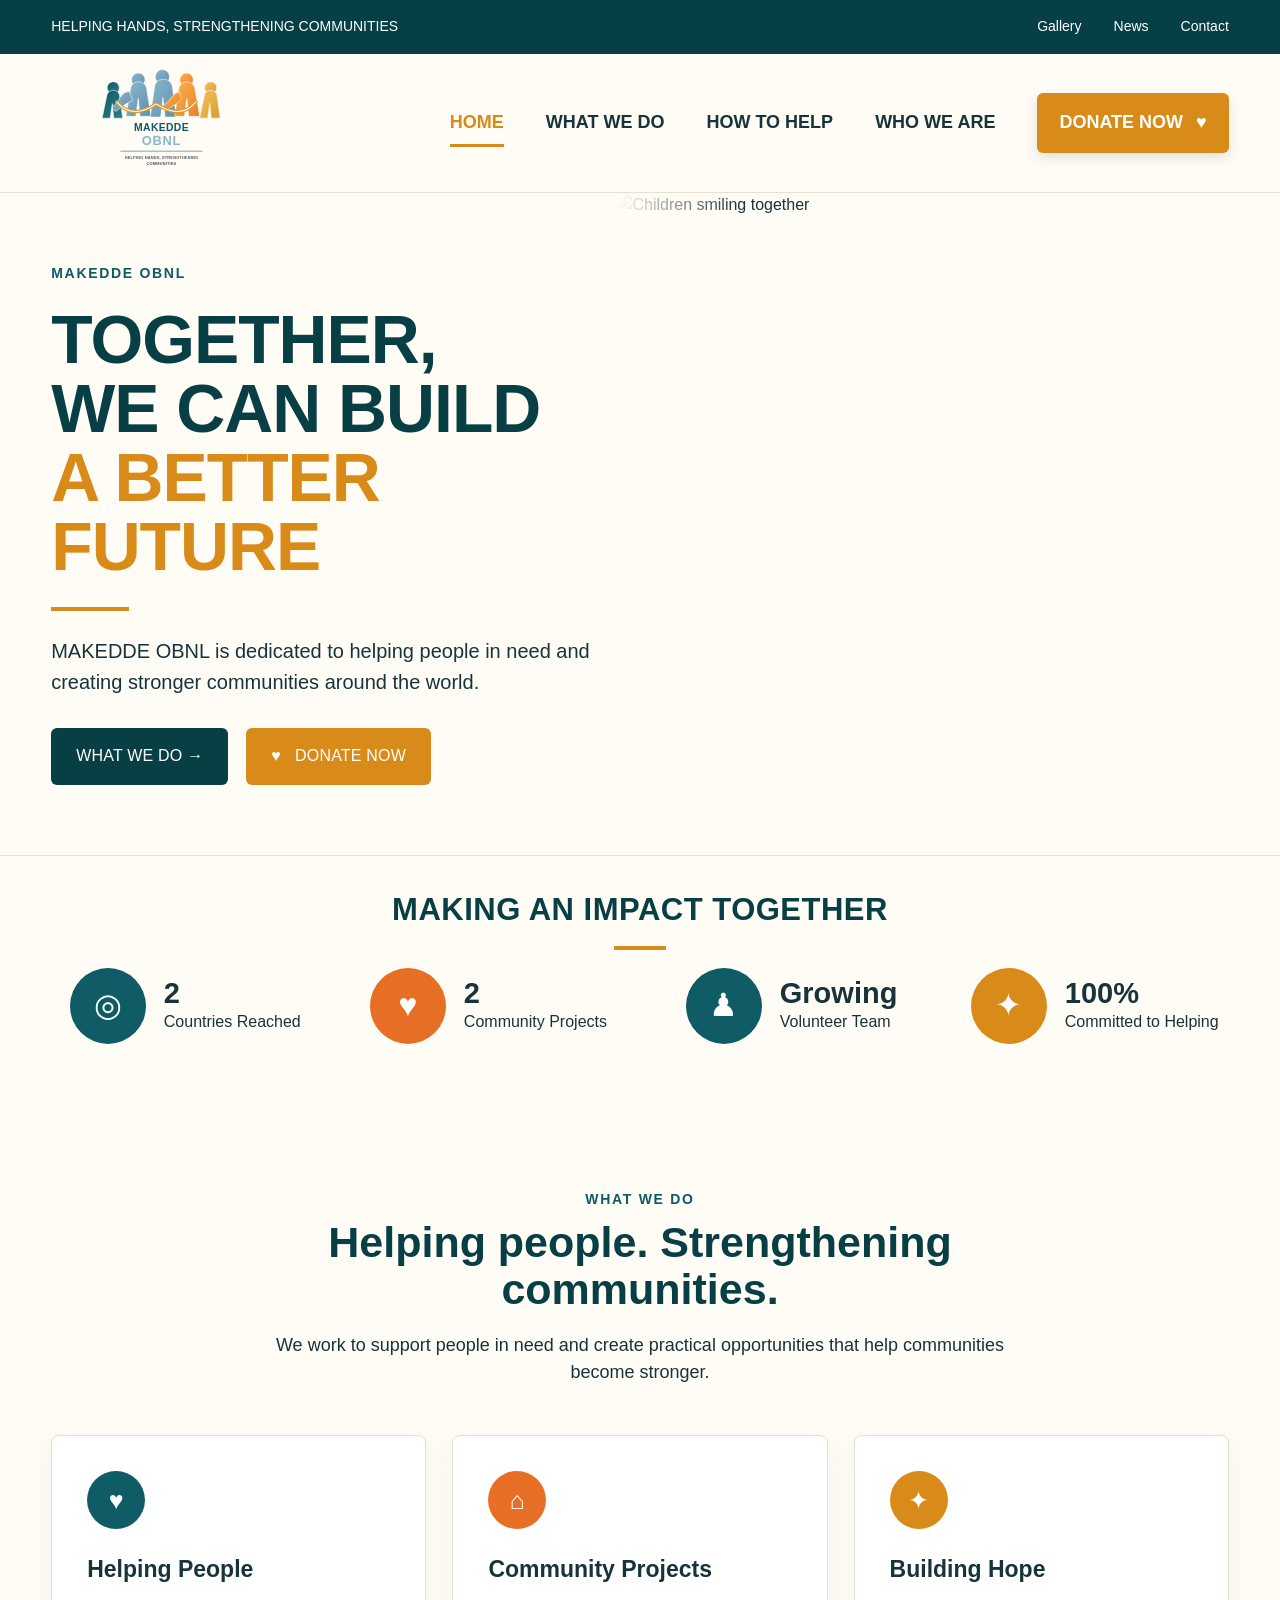
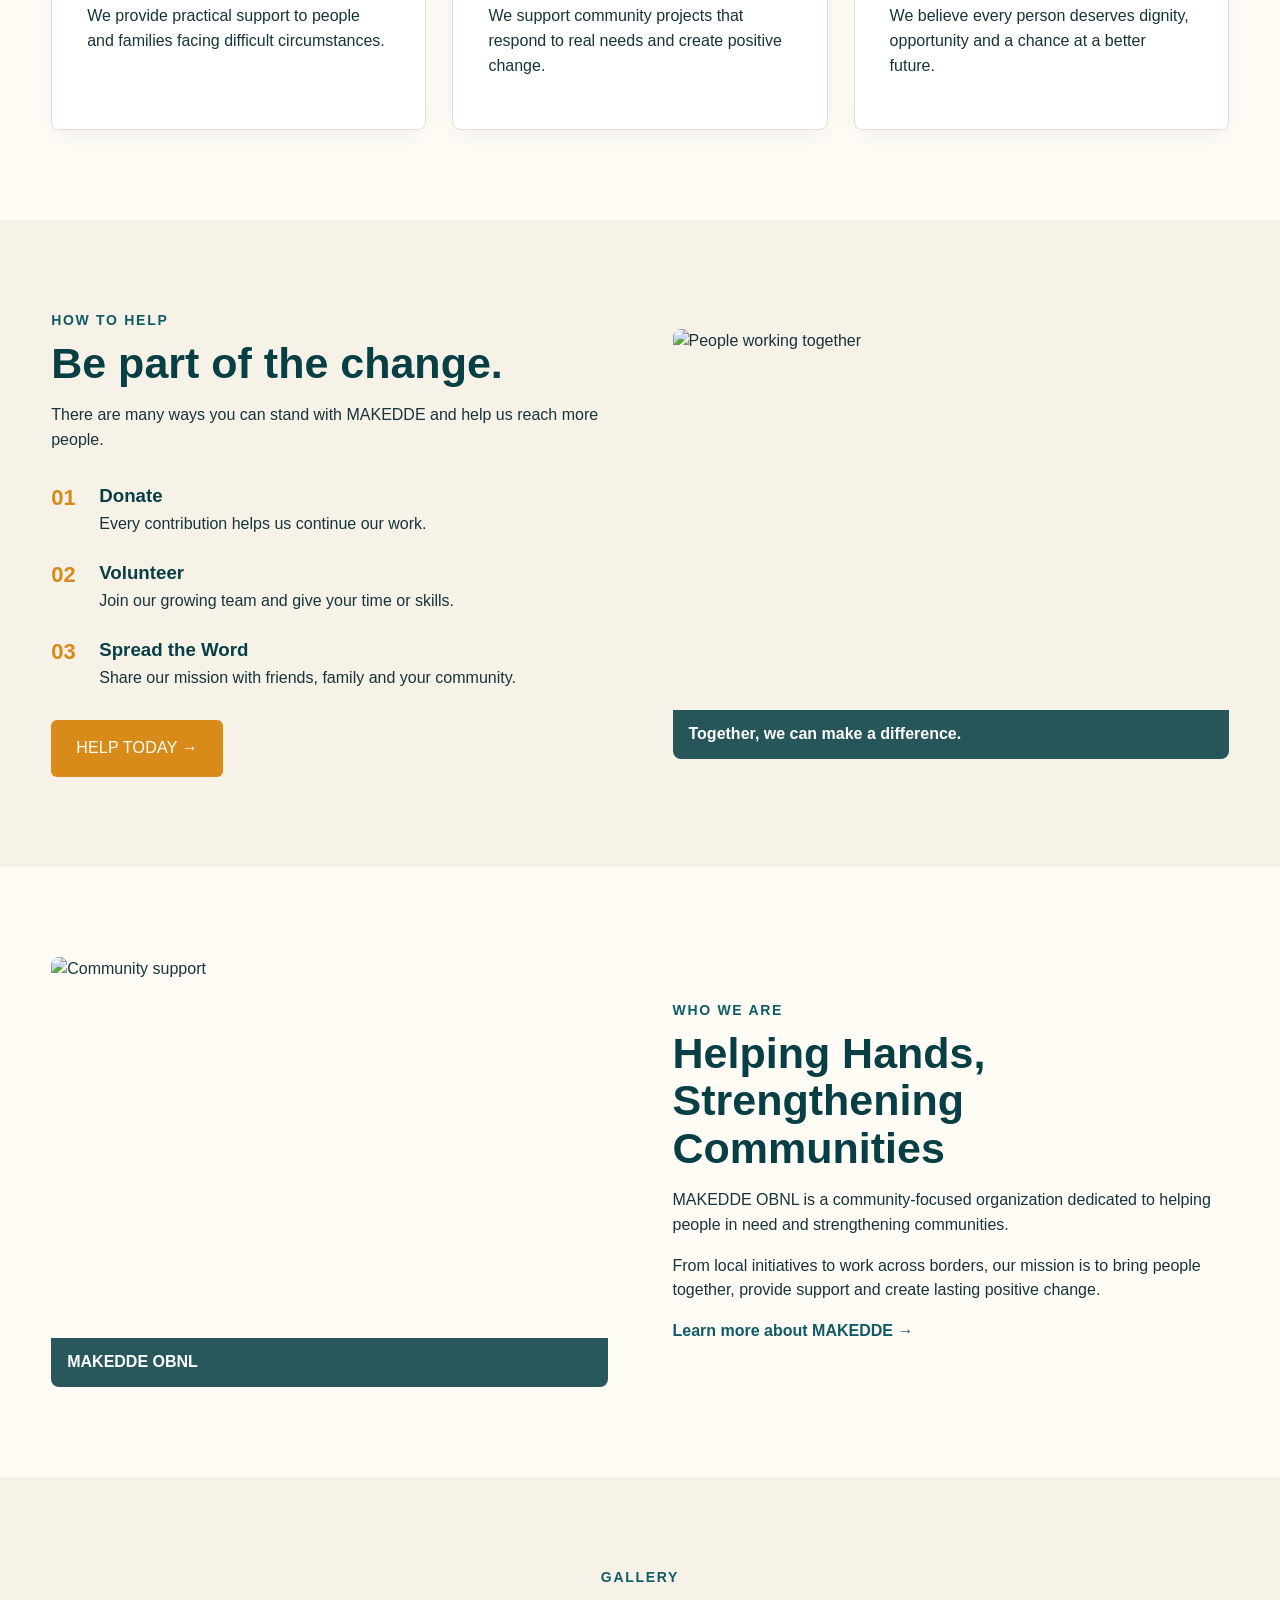
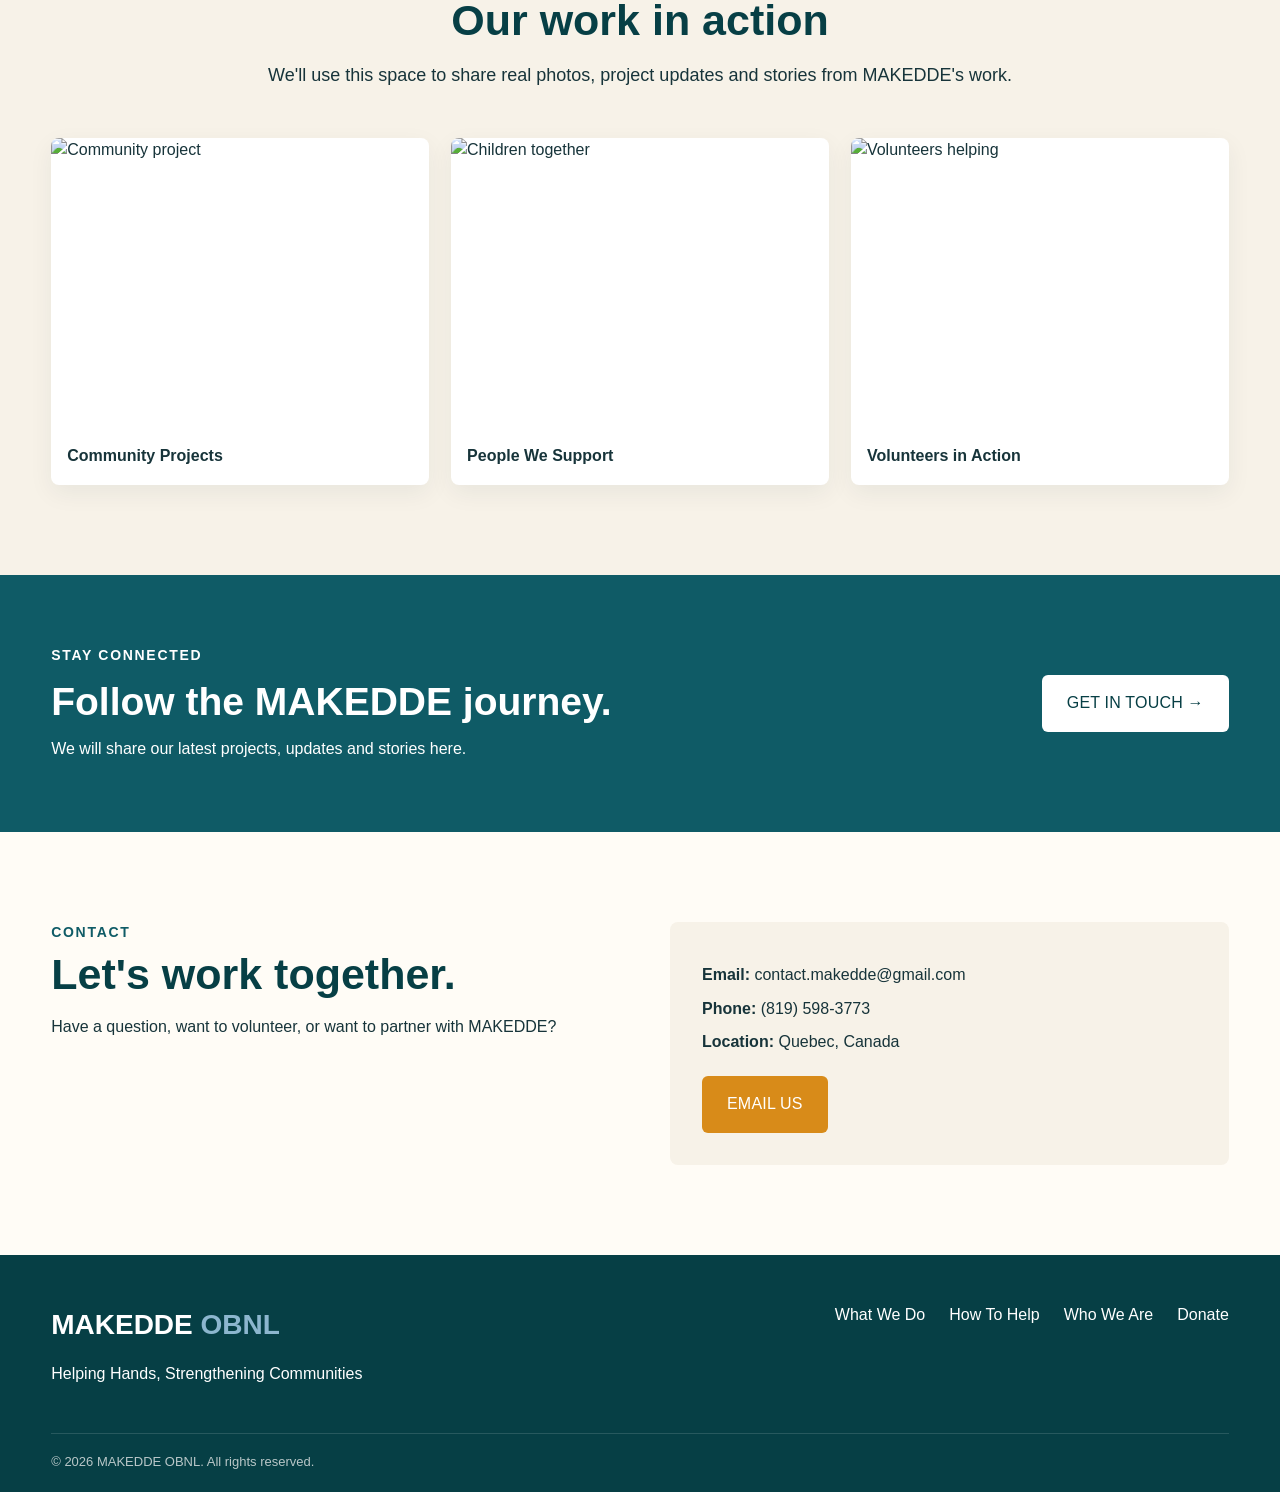
==== index.html @ a322f377 "Show sender name in contact email subject" ====
<!DOCTYPE html>
<html lang="en">
<head><meta charset="UTF-8"><meta name="viewport" content="width=device-width, initial-scale=1.0"><title>MAKEDDE OBNL | Helping Hands, Strengthening Communities</title><meta name="description" content="MAKEDDE OBNL is dedicated to helping people in need and strengthening communities around the world."><link rel="stylesheet" href="styles.css"></head>
<body>
<header class="site-header"><div class="topbar"><div class="container topbar-inner"><span>HELPING HANDS, STRENGTHENING COMMUNITIES</span><div class="top-links"><a href="#stories">Gallery</a><a href="#news">News</a><a href="#contact">Contact</a></div></div></div><nav class="navbar"><div class="container nav-inner"><a class="logo" href="#home"><img class="logo-image" src="logo.svg" alt="MAKEDDE OBNL logo"></a><button class="menu-toggle" aria-label="Open menu">☰</button><div class="nav-links"><a class="active" href="#home">HOME</a><a href="#what-we-do">WHAT WE DO</a><a href="#how-to-help">HOW TO HELP</a><a href="#about">WHO WE ARE</a><a class="nav-donate" href="donate.html">DONATE NOW <span>♥</span></a></div></div></nav></header>
<main id="home">
<section class="hero"><div class="container hero-grid"><div class="hero-copy"><p class="eyebrow blue">MAKEDDE OBNL</p><h1>TOGETHER,<br>WE CAN BUILD<br><em>A BETTER FUTURE</em></h1><div class="gold-line"></div><p class="hero-text">MAKEDDE OBNL is dedicated to helping people in need and creating stronger communities around the world.</p><div class="hero-buttons"><a class="btn btn-teal" href="#what-we-do">WHAT WE DO <span>→</span></a><a class="btn btn-gold" href="donate.html">♥ &nbsp; DONATE NOW</a></div></div><div class="hero-photo"><img src="https://images.unsplash.com/photo-1509099836639-18ba1795216d?auto=format&fit=crop&w=1200&q=85" alt="Children smiling together"><div class="photo-shade"></div></div></div></section>
<section class="impact-section"><div class="container"><div class="section-title"><h2>MAKING AN IMPACT TOGETHER</h2><div class="gold-line centered"></div></div><div class="stats"><div class="stat"><div class="stat-icon teal">◎</div><div><strong>2</strong><span>Countries Reached</span></div></div><div class="stat"><div class="stat-icon orange">♥</div><div><strong>2</strong><span>Community Projects</span></div></div><div class="stat"><div class="stat-icon teal">♟</div><div><strong>Growing</strong><span>Volunteer Team</span></div></div><div class="stat"><div class="stat-icon gold">✦</div><div><strong>100%</strong><span>Committed to Helping</span></div></div></div></div></section>
<section id="what-we-do" class="section"><div class="container"><div class="section-heading"><p class="eyebrow blue">WHAT WE DO</p><h2>Helping people. Strengthening communities.</h2><p>We work to support people in need and create practical opportunities that help communities become stronger.</p></div><div class="cards"><article class="card"><div class="icon teal">♥</div><h3>Helping People</h3><p>We provide practical support to people and families facing difficult circumstances.</p></article><article class="card"><div class="icon orange">⌂</div><h3>Community Projects</h3><p>We support community projects that respond to real needs and create positive change.</p></article><article class="card"><div class="icon gold">✦</div><h3>Building Hope</h3><p>We believe every person deserves dignity, opportunity and a chance at a better future.</p></article></div></div></section>
<section id="how-to-help" class="section cream"><div class="container two-column"><div><p class="eyebrow blue">HOW TO HELP</p><h2>Be part of the change.</h2><p>There are many ways you can stand with MAKEDDE and help us reach more people.</p><div class="help-list"><div><span>01</span><div><h3>Donate</h3><p>Every contribution helps us continue our work.</p></div></div><div><span>02</span><div><h3>Volunteer</h3><p>Join our growing team and give your time or skills.</p></div></div><div><span>03</span><div><h3>Spread the Word</h3><p>Share our mission with friends, family and your community.</p></div></div></div><a class="btn btn-gold" href="donate.html">HELP TODAY →</a></div><div class="feature-photo"><img src="https://images.unsplash.com/photo-1469571486292-0ba58a3f068b?auto=format&fit=crop&w=1000&q=85" alt="People working together"><div class="photo-caption">Together, we can make a difference.</div></div></div></section>
<section id="about" class="section"><div class="container two-column"><div class="feature-photo"><img src="https://images.unsplash.com/photo-1532629345422-7515f3d16bb6?auto=format&fit=crop&w=1000&q=85" alt="Community support"><div class="photo-caption">MAKEDDE OBNL</div></div><div><p class="eyebrow blue">WHO WE ARE</p><h2>Helping Hands, Strengthening Communities</h2><p>MAKEDDE OBNL is a community-focused organization dedicated to helping people in need and strengthening communities.</p><p>From local initiatives to work across borders, our mission is to bring people together, provide support and create lasting positive change.</p><a class="text-link" href="#contact">Learn more about MAKEDDE →</a></div></div></section>
<section id="stories" class="section cream"><div class="container"><div class="section-heading"><p class="eyebrow blue">GALLERY</p><h2>Our work in action</h2><p>We'll use this space to share real photos, project updates and stories from MAKEDDE's work.</p></div><div class="gallery"><div class="gallery-item"><img src="https://images.unsplash.com/photo-1488521787991-ed7bbaae773c?auto=format&fit=crop&w=800&q=85" alt="Community project"><span>Community Projects</span></div><div class="gallery-item"><img src="https://images.unsplash.com/photo-1542810634-71277d95dcbb?auto=format&fit=crop&w=800&q=85" alt="Children together"><span>People We Support</span></div><div class="gallery-item"><img src="https://images.unsplash.com/photo-1559027615-cd4628902d4a?auto=format&fit=crop&w=800&q=85" alt="Volunteers helping"><span>Volunteers in Action</span></div></div></div></section>
<section id="news" class="news-section"><div class="container news-inner"><div><p class="eyebrow">STAY CONNECTED</p><h2>Follow the MAKEDDE journey.</h2><p>We will share our latest projects, updates and stories here.</p></div><a class="btn btn-white" href="#contact">GET IN TOUCH →</a></div></section>
<section id="contact" class="section"><div class="container contact"><div><p class="eyebrow blue">CONTACT</p><h2>Let's work together.</h2><p>Have a question, want to volunteer, or want to partner with MAKEDDE?</p></div><div class="contact-box"><p><strong>Email:</strong> <a href="mailto:contact.makedde@gmail.com">contact.makedde@gmail.com</a></p><p><strong>Phone:</strong> <a href="tel:+18195983773">(819) 598-3773</a></p><p><strong>Location:</strong> Quebec, Canada</p><button class="btn btn-gold email-us-button" type="button" id="openContactForm">EMAIL US</button></div></div></section>
</main>
<div class="contact-modal" id="contactModal" aria-hidden="true"><div class="contact-modal-backdrop" data-close-modal></div><div class="contact-modal-card" role="dialog" aria-modal="true" aria-labelledby="contactFormTitle"><button class="modal-close" type="button" aria-label="Close contact form" data-close-modal>×</button><p class="eyebrow blue">CONTACT MAKEDDE</p><h2 id="contactFormTitle">Send us a message</h2><p>Fill out the form below and your message will be sent to our team.</p><form class="contact-form" id="contactForm" action="https://formsubmit.co/contact.makedde@gmail.com" method="POST"><input type="hidden" name="_subject" id="contactSubject" value="New message from makedde.org"><input type="hidden" name="_template" value="table"><input type="hidden" name="_captcha" value="false"><input type="hidden" name="_next" value="https://makedde.org/?message=sent#contact"><label for="contactName">Your name</label><input id="contactName" name="name" type="text" autocomplete="name" required placeholder="Your name"><label for="contactEmail">Your email</label><input id="contactEmail" name="email" type="email" autocomplete="email" required placeholder="you@example.com"><label for="contactMessage">What would you like to tell us?</label><textarea id="contactMessage" name="message" rows="6" required placeholder="Write your message here..."></textarea><button class="btn btn-gold full" type="submit">SEND MESSAGE →</button></form></div></div>
<footer><div class="container footer-inner"><div><div class="footer-logo">MAKEDDE <span>OBNL</span></div><p>Helping Hands, Strengthening Communities</p></div><div class="footer-links"><a href="#what-we-do">What We Do</a><a href="#how-to-help">How To Help</a><a href="#about">Who We Are</a><a href="donate.html">Donate</a></div></div><div class="container copyright">© 2026 MAKEDDE OBNL. All rights reserved.</div></footer><script src="script.js"></script></body></html>
---- styles.css ----
*{box-sizing:border-box}html{scroll-behavior:smooth}body{margin:0;font-family:Arial,Helvetica,sans-serif;color:#17343A;line-height:1.55;background:#FFFCF6}a{text-decoration:none;color:inherit}.container{width:min(1180px,92%);margin:auto}.topbar{background:#063F45;color:#fff;font-size:14px}.topbar-inner{height:54px;display:flex;justify-content:space-between;align-items:center}.top-links{display:flex;gap:32px}.top-links a:hover{opacity:.75}.navbar{background:#FFFCF6;color:#17343A;position:sticky;top:0;z-index:20;border-bottom:1px solid #e8e0d1}.nav-inner{min-height:138px;display:flex;align-items:center;justify-content:space-between}.logo{display:block;width:235px}.logo-image{width:220px;height:125px;object-fit:contain;display:block}.nav-links{display:flex;align-items:center;gap:42px;font-weight:800;font-size:18px}.nav-links a{padding:12px 0;position:relative}.nav-links a.active{color:#D88B19}.nav-links a.active:after{content:"";position:absolute;height:3px;background:#D88B19;left:0;right:0;bottom:2px}.nav-donate{background:#D88B19!important;color:#fff!important;padding:16px 22px!important;border-radius:6px;box-shadow:0 5px 12px #17343a22}.nav-donate span{font-size:18px;margin-left:8px}.menu-toggle{display:none;background:none;border:0;color:#17343A;font-size:28px}.hero{background:#FFFCF6;overflow:hidden}.hero-grid{display:grid;grid-template-columns:48% 52%;min-height:575px;align-items:stretch}.hero-copy{padding:70px 25px 70px 0;display:flex;flex-direction:column;justify-content:center}.eyebrow{font-size:14px;font-weight:900;letter-spacing:1.7px;margin:0 0 8px}.eyebrow.blue{color:#0F5B66}.hero h1{font-size:clamp(43px,5.3vw,72px);line-height:1.02;letter-spacing:-1px;margin:12px 0 24px;color:#073F45}.hero h1 em{font-style:normal;color:#D88B19}.gold-line{width:78px;height:4px;background:#D88B19;margin:2px 0 25px}.gold-line.centered{margin:12px auto 0;width:52px}.hero-text{font-size:20px;max-width:600px;margin:0 0 25px}.hero-buttons{display:flex;gap:18px;margin-top:5px}.btn{display:inline-block;padding:16px 25px;font-weight:900;border-radius:6px;transition:.2s;letter-spacing:.2px;border:0;cursor:pointer;font:inherit}.btn-teal{background:#073F45;color:#fff}.btn-teal:hover{background:#0F5B66;transform:translateY(-1px)}.btn-gold{background:#D88B19;color:#fff}.btn-gold:hover{background:#b96f0d;transform:translateY(-1px)}.btn-white{background:#fff;color:#073F45}.hero-photo{position:relative;min-height:575px;overflow:hidden}.hero-photo img{width:100%;height:100%;object-fit:cover;display:block}.photo-shade{position:absolute;inset:0;background:linear-gradient(90deg,#FFFCF6 0%,transparent 20%)}.impact-section{background:#FFFCF6;padding:30px 0 55px;border-top:1px solid #e8e0d1}.section-title{text-align:center}.section-title h2{font-size:31px;letter-spacing:.5px;margin:0;color:#073F45}.stats{display:grid;grid-template-columns:repeat(4,1fr);gap:35px;margin-top:18px}.stat{display:flex;align-items:center;gap:18px;justify-content:center}.stat-icon{width:76px;height:76px;border-radius:50%;display:grid;place-items:center;color:#fff;font-size:32px;flex:none}.stat-icon.teal{background:#0F5B66}.stat-icon.orange{background:#E76F25}.stat-icon.gold{background:#D88B19}.stat strong,.stat span{display:block}.stat strong{font-size:29px;line-height:1.1}.stat span{font-size:16px}.section{padding:90px 0}.cream{background:#F7F2E8}.section-heading{text-align:center;max-width:760px;margin:0 auto 48px}.section h2{font-size:43px;line-height:1.1;margin:8px 0 16px;color:#073F45}.section-heading>p:last-child{font-size:18px}.cards{display:grid;grid-template-columns:repeat(3,1fr);gap:26px}.card{padding:35px;background:#fff;border:1px solid #e7dfd1;box-shadow:0 8px 25px #17343a0e;border-radius:8px}.icon{width:58px;height:58px;border-radius:50%;display:grid;place-items:center;color:#fff;font-size:25px}.icon.teal{background:#0F5B66}.icon.orange{background:#E76F25}.icon.gold{background:#D88B19}.card h3{font-size:23px;margin-bottom:8px}.two-column{display:grid;grid-template-columns:1fr 1fr;gap:65px;align-items:center}.help-list{margin:28px 0}.help-list>div{display:flex;gap:18px;margin:19px 0}.help-list>div>span{font-weight:900;color:#D88B19;font-size:22px;min-width:30px}.help-list h3{margin:0;color:#073F45}.help-list p{margin:2px 0}.feature-photo{position:relative;overflow:hidden;border-radius:8px}.feature-photo img{width:100%;height:430px;object-fit:cover;display:block}.photo-caption{position:absolute;bottom:0;left:0;right:0;background:#073F45dd;color:#fff;padding:12px 16px;font-weight:700}.text-link{color:#0F5B66;font-weight:800}.gallery{display:grid;grid-template-columns:repeat(3,1fr);gap:22px}.gallery-item{background:#fff;border-radius:8px;overflow:hidden;box-shadow:0 8px 25px #17343a10}.gallery-item img{width:100%;height:290px;object-fit:cover;display:block}.gallery-item span{display:block;padding:16px;font-weight:800}.news-section{background:#0F5B66;color:#fff;padding:65px 0}.news-inner{display:flex;justify-content:space-between;align-items:center;gap:30px}.news-inner h2{font-size:39px;margin:4px 0}.news-inner p{margin:5px 0}.contact{display:grid;grid-template-columns:1fr 1fr;gap:60px}.contact-box{background:#F7F2E8;padding:32px;border-radius:8px}.contact-box p{margin:9px 0}.email-us-button{margin-top:12px}.contact-modal{position:fixed;inset:0;z-index:1000;display:none;align-items:center;justify-content:center;padding:24px}.contact-modal.open{display:flex}.contact-modal-backdrop{position:absolute;inset:0;background:#062f34cc;backdrop-filter:blur(3px)}.contact-modal-card{position:relative;z-index:1;width:min(560px,100%);max-height:90vh;overflow:auto;background:#FFFCF6;border-radius:12px;padding:34px;box-shadow:0 24px 70px #0005}.contact-modal-card h2{margin:4px 0 8px;color:#073F45;font-size:34px;line-height:1.1}.contact-modal-card>p{margin-top:0}.modal-close{position:absolute;top:14px;right:16px;width:40px;height:40px;border:0;border-radius:50%;background:#F7F2E8;color:#073F45;font-size:28px;line-height:1;cursor:pointer}.contact-form{margin-top:24px}.contact-form label{font-weight:800;display:block;margin-bottom:7px}.contact-form input,.contact-form textarea{width:100%;padding:14px;border:1px solid #b9b4aa;border-radius:6px;background:#fff;font:inherit;color:#17343A;margin-bottom:18px}.contact-form textarea{resize:vertical;min-height:150px}.contact-form input:focus,.contact-form textarea:focus{outline:3px solid #0F5B6622;border-color:#0F5B66}body.modal-open{overflow:hidden}footer{background:#063F45;color:#fff;padding:48px 0 20px}.footer-inner{display:flex;justify-content:space-between;gap:30px}.footer-logo{font-size:28px;font-weight:900;color:#fff}.footer-logo span{color:#8CB6CE}.footer-links{display:flex;gap:24px;flex-wrap:wrap}.copyright{border-top:1px solid #ffffff22;margin-top:30px;padding-top:18px;color:#b9c7c8;font-size:13px}.donate-page{padding:80px 0;min-height:80vh;background:#F7F2E8}.donate-layout{display:grid;grid-template-columns:1fr 470px;gap:70px;align-items:start}.donate-intro h1{font-size:52px}.trust-box{margin-top:35px;background:#fff;border-left:5px solid #D88B19;padding:20px}.donate-card{background:#fff;padding:30px;box-shadow:0 8px 30px #17343a18;border-radius:8px}.gift-tabs{display:grid;grid-template-columns:1fr 1fr;margin-bottom:28px}.gift-tabs button{padding:14px;border:1px solid #ccc;background:#fff;font-weight:800}.gift-tabs .active{background:#0F5B66;color:#fff}.amounts{display:grid;grid-template-columns:1fr 1fr;gap:10px;margin:15px 0 20px}.amounts button{padding:17px;border:2px solid #0F5B66;background:#fff;color:#0F5B66;font-weight:900;font-size:16px;border-radius:4px}.amounts button:hover{background:#0F5B66;color:#fff}label{font-weight:700;display:block;margin-bottom:7px}input{width:100%;padding:14px;border:1px solid #bbb;font-size:16px;margin-bottom:18px}.full{width:100%;text-align:center}.small{font-size:12px;color:#666}.back-link{font-weight:800;color:#0F5B66}@media(max-width:900px){.top-links{display:none}.nav-inner{min-height:105px}.logo-image{width:175px;height:92px}.nav-links{display:none;position:absolute;top:105px;left:0;right:0;background:#0F5B66;color:#fff;flex-direction:column;align-items:stretch;padding:12px 4%;gap:0}.nav-links.open{display:flex}.nav-links a{padding:14px}.nav-links a.active{color:#fff}.nav-links a.active:after{display:none}.menu-toggle{display:block}.hero-grid{grid-template-columns:1fr}.hero-copy{padding:55px 0}.hero-photo{min-height:430px}.photo-shade{background:linear-gradient(180deg,#FFFCF6 0%,transparent 18%)}.stats{grid-template-columns:repeat(2,1fr)}.cards,.gallery,.two-column,.contact,.donate-layout{grid-template-columns:1fr}.section{padding:65px 0}.section h2{font-size:35px}.news-inner,.footer-inner{flex-direction:column;align-items:flex-start}.donate-layout{gap:35px}}@media(max-width:520px){.topbar-inner{font-size:11px}.stats{grid-template-columns:1fr}.hero h1{font-size:43px}.hero-buttons{flex-direction:column;align-items:flex-start}.hero-photo{min-height:330px}.gallery-item img{height:230px}.contact-modal{padding:14px}.contact-modal-card{padding:28px 20px 22px}.contact-modal-card h2{font-size:29px}}
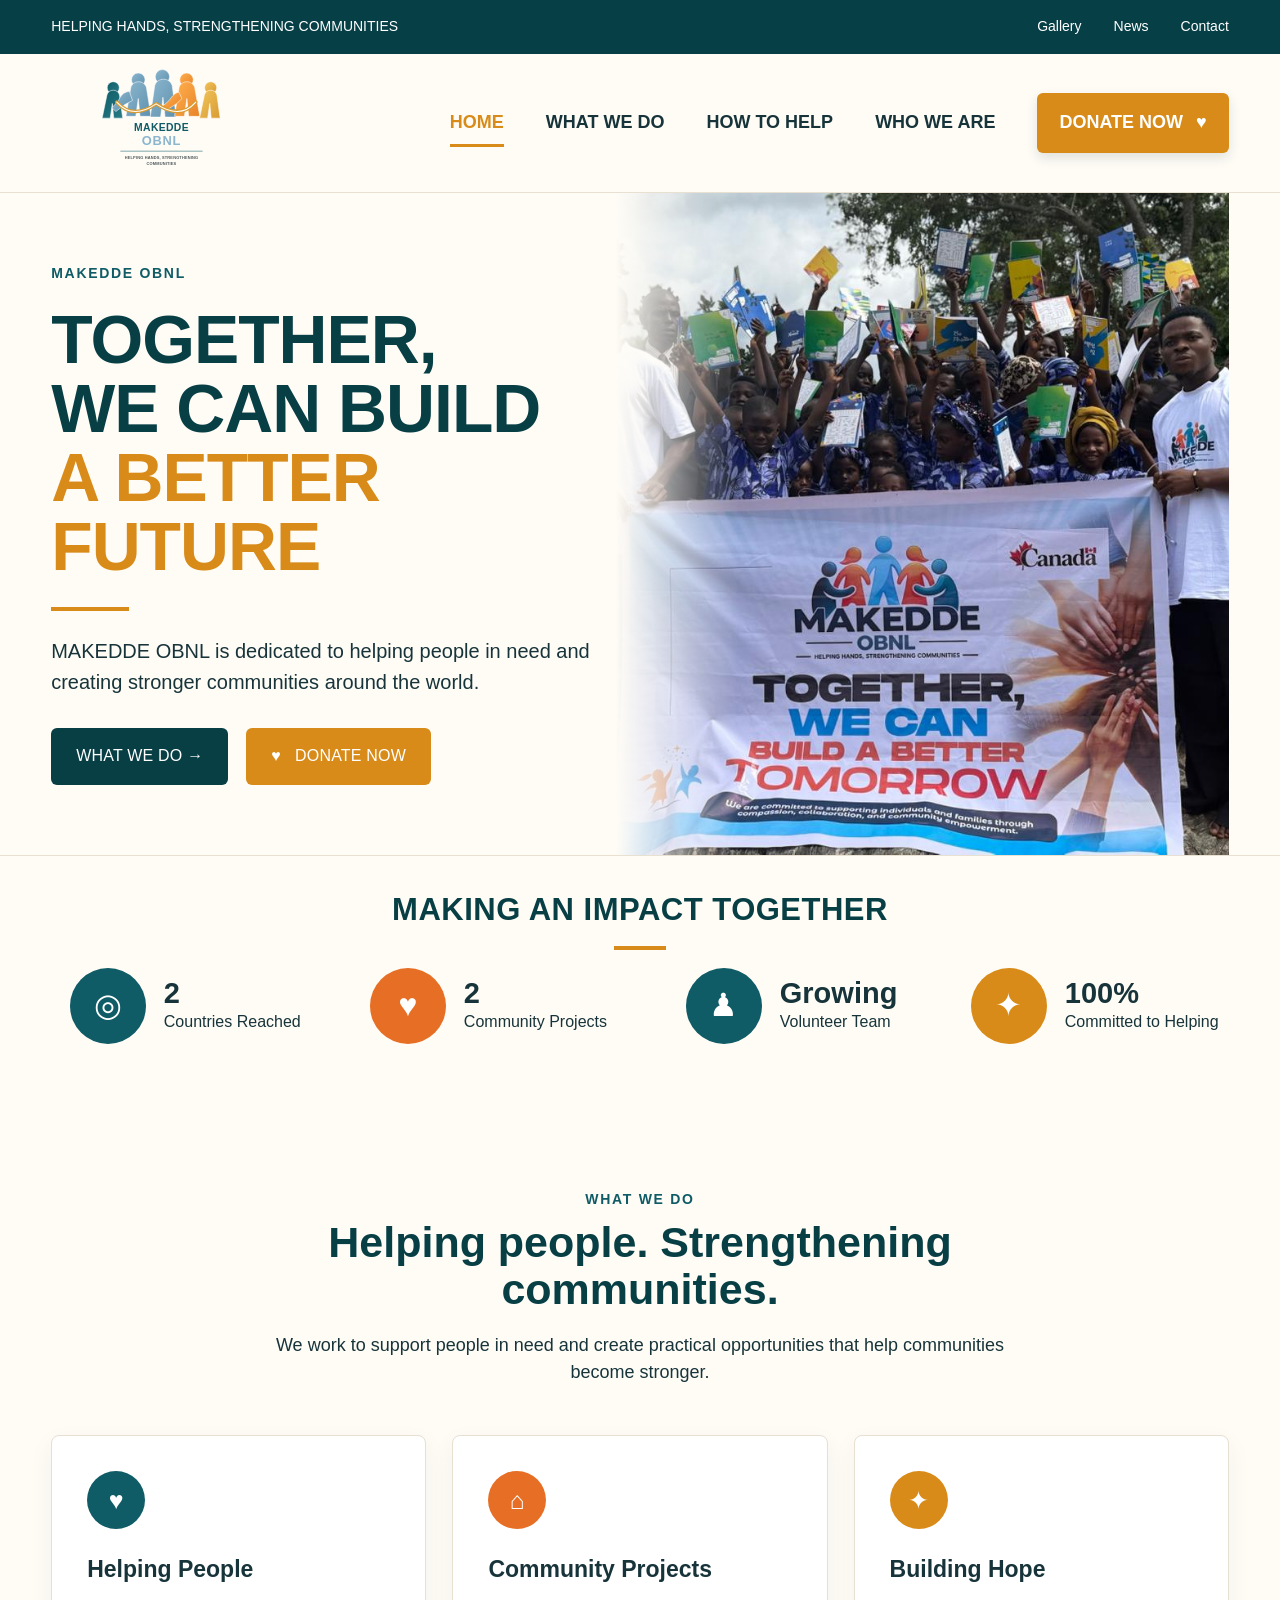
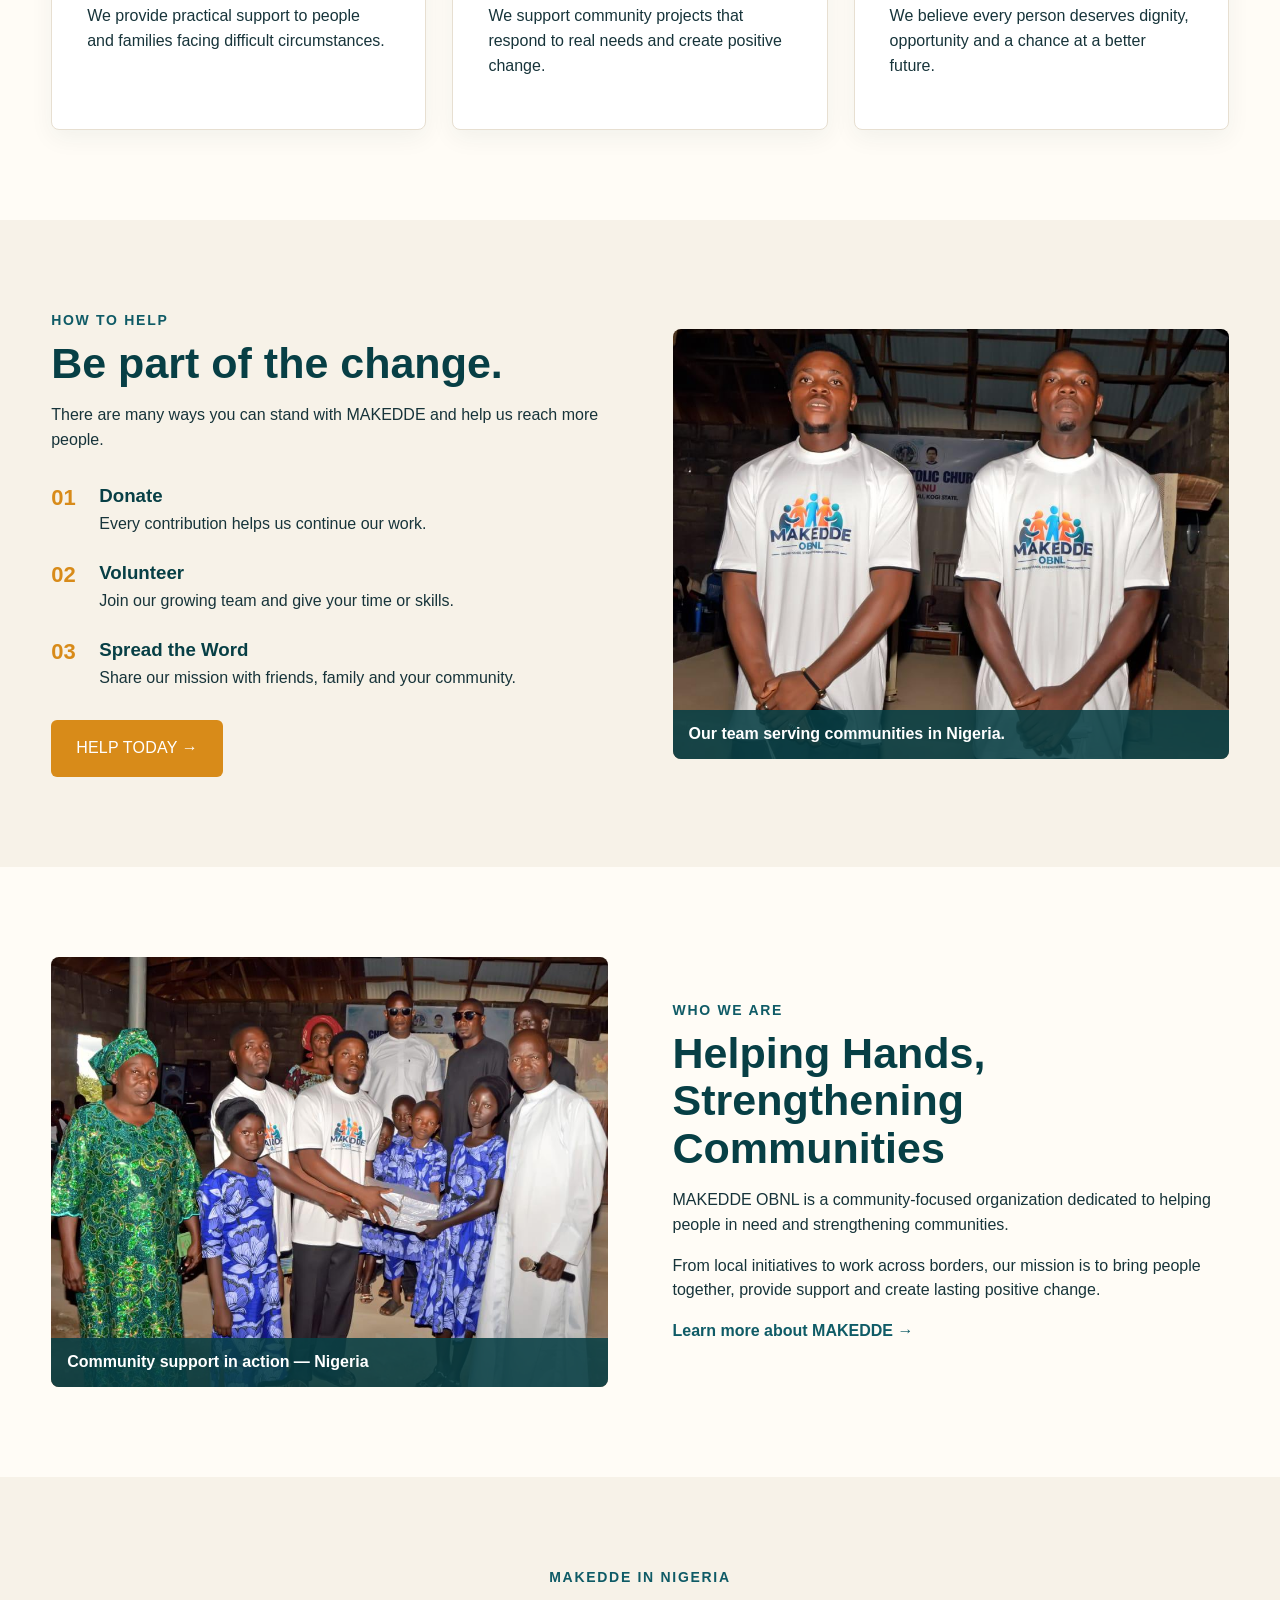
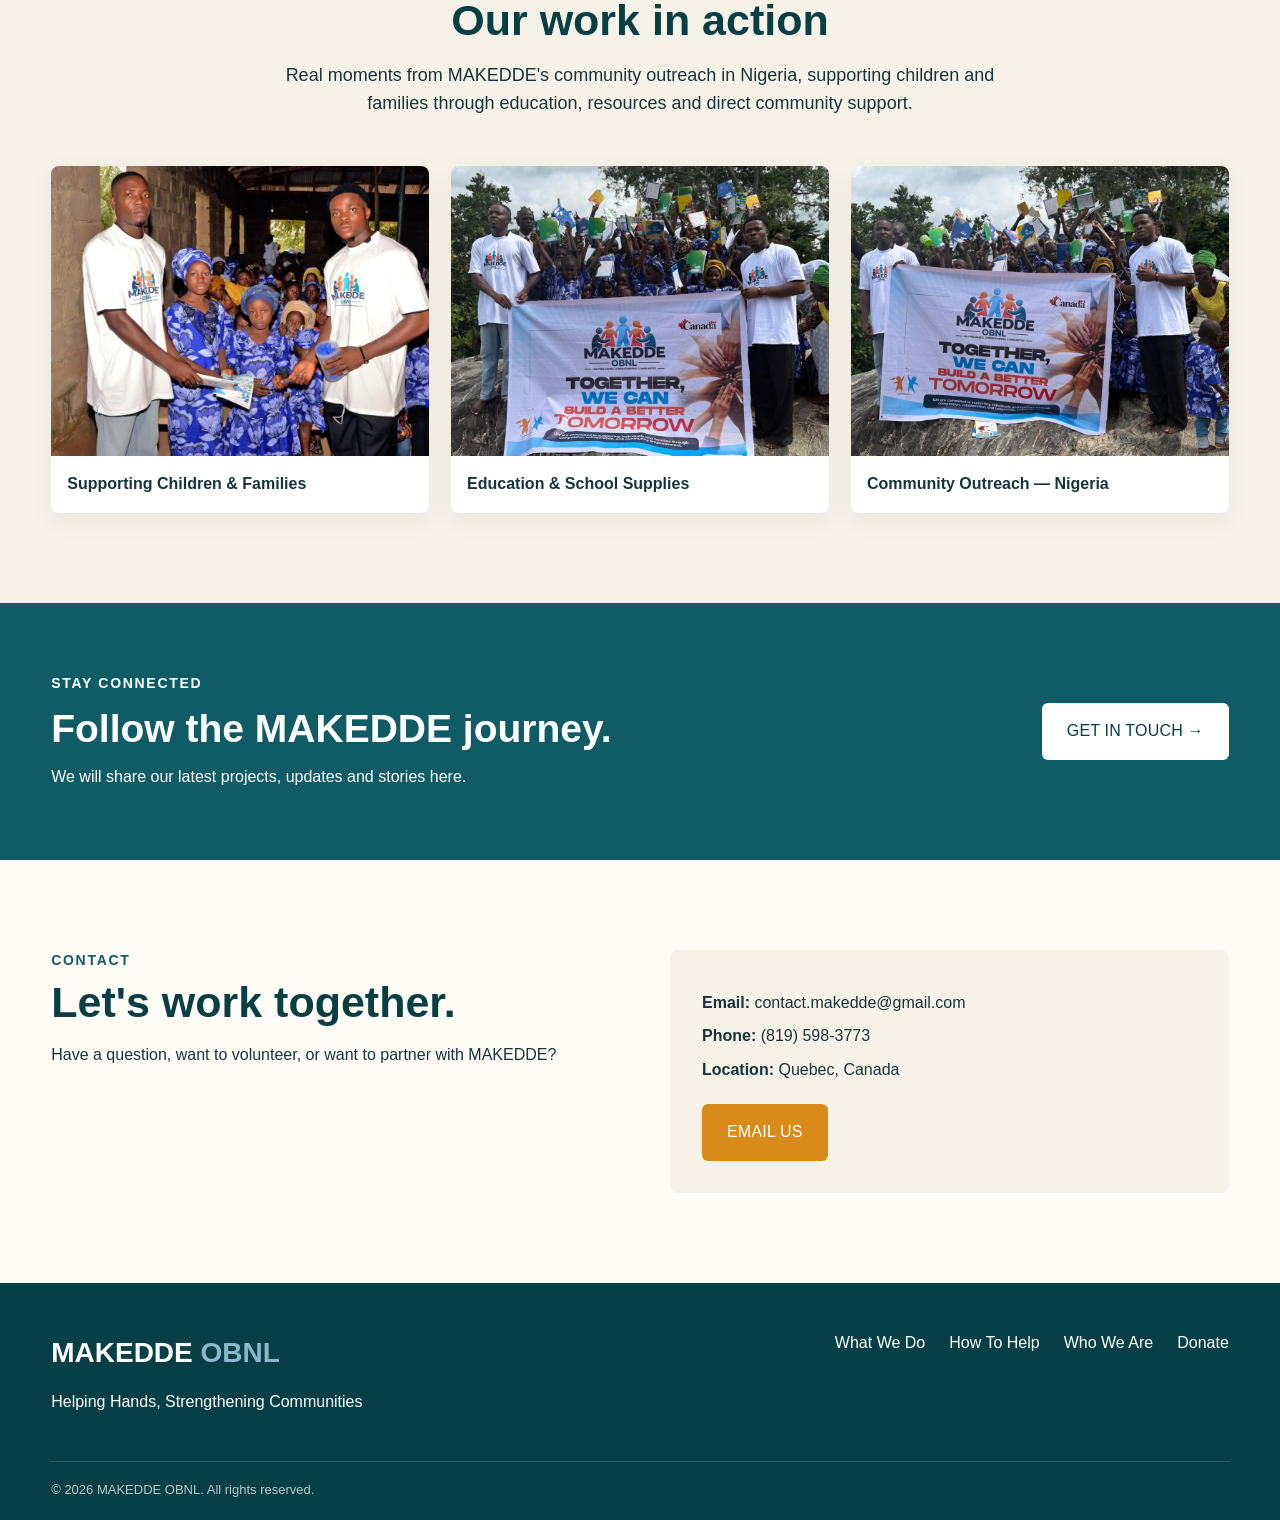
==== commit 2eb10552: "Add real MAKEDDE Nigeria project photos" ====
--- a/index.html
+++ b/index.html
@@ -4,12 +4,12 @@
 <body>
 <header class="site-header"><div class="topbar"><div class="container topbar-inner"><span>HELPING HANDS, STRENGTHENING COMMUNITIES</span><div class="top-links"><a href="#stories">Gallery</a><a href="#news">News</a><a href="#contact">Contact</a></div></div></div><nav class="navbar"><div class="container nav-inner"><a class="logo" href="#home"><img class="logo-image" src="logo.svg" alt="MAKEDDE OBNL logo"></a><button class="menu-toggle" aria-label="Open menu">☰</button><div class="nav-links"><a class="active" href="#home">HOME</a><a href="#what-we-do">WHAT WE DO</a><a href="#how-to-help">HOW TO HELP</a><a href="#about">WHO WE ARE</a><a class="nav-donate" href="donate.html">DONATE NOW <span>♥</span></a></div></div></nav></header>
 <main id="home">
-<section class="hero"><div class="container hero-grid"><div class="hero-copy"><p class="eyebrow blue">MAKEDDE OBNL</p><h1>TOGETHER,<br>WE CAN BUILD<br><em>A BETTER FUTURE</em></h1><div class="gold-line"></div><p class="hero-text">MAKEDDE OBNL is dedicated to helping people in need and creating stronger communities around the world.</p><div class="hero-buttons"><a class="btn btn-teal" href="#what-we-do">WHAT WE DO <span>→</span></a><a class="btn btn-gold" href="donate.html">♥ &nbsp; DONATE NOW</a></div></div><div class="hero-photo"><img src="https://images.unsplash.com/photo-1509099836639-18ba1795216d?auto=format&fit=crop&w=1200&q=85" alt="Children smiling together"><div class="photo-shade"></div></div></div></section>
+<section class="hero"><div class="container hero-grid"><div class="hero-copy"><p class="eyebrow blue">MAKEDDE OBNL</p><h1>TOGETHER,<br>WE CAN BUILD<br><em>A BETTER FUTURE</em></h1><div class="gold-line"></div><p class="hero-text">MAKEDDE OBNL is dedicated to helping people in need and creating stronger communities around the world.</p><div class="hero-buttons"><a class="btn btn-teal" href="#what-we-do">WHAT WE DO <span>→</span></a><a class="btn btn-gold" href="donate.html">♥ &nbsp; DONATE NOW</a></div></div><div class="hero-photo"><img src="4.png" alt="MAKEDDE OBNL community outreach in Nigeria"><div class="photo-shade"></div></div></div></section>
 <section class="impact-section"><div class="container"><div class="section-title"><h2>MAKING AN IMPACT TOGETHER</h2><div class="gold-line centered"></div></div><div class="stats"><div class="stat"><div class="stat-icon teal">◎</div><div><strong>2</strong><span>Countries Reached</span></div></div><div class="stat"><div class="stat-icon orange">♥</div><div><strong>2</strong><span>Community Projects</span></div></div><div class="stat"><div class="stat-icon teal">♟</div><div><strong>Growing</strong><span>Volunteer Team</span></div></div><div class="stat"><div class="stat-icon gold">✦</div><div><strong>100%</strong><span>Committed to Helping</span></div></div></div></div></section>
 <section id="what-we-do" class="section"><div class="container"><div class="section-heading"><p class="eyebrow blue">WHAT WE DO</p><h2>Helping people. Strengthening communities.</h2><p>We work to support people in need and create practical opportunities that help communities become stronger.</p></div><div class="cards"><article class="card"><div class="icon teal">♥</div><h3>Helping People</h3><p>We provide practical support to people and families facing difficult circumstances.</p></article><article class="card"><div class="icon orange">⌂</div><h3>Community Projects</h3><p>We support community projects that respond to real needs and create positive change.</p></article><article class="card"><div class="icon gold">✦</div><h3>Building Hope</h3><p>We believe every person deserves dignity, opportunity and a chance at a better future.</p></article></div></div></section>
-<section id="how-to-help" class="section cream"><div class="container two-column"><div><p class="eyebrow blue">HOW TO HELP</p><h2>Be part of the change.</h2><p>There are many ways you can stand with MAKEDDE and help us reach more people.</p><div class="help-list"><div><span>01</span><div><h3>Donate</h3><p>Every contribution helps us continue our work.</p></div></div><div><span>02</span><div><h3>Volunteer</h3><p>Join our growing team and give your time or skills.</p></div></div><div><span>03</span><div><h3>Spread the Word</h3><p>Share our mission with friends, family and your community.</p></div></div></div><a class="btn btn-gold" href="donate.html">HELP TODAY →</a></div><div class="feature-photo"><img src="https://images.unsplash.com/photo-1469571486292-0ba58a3f068b?auto=format&fit=crop&w=1000&q=85" alt="People working together"><div class="photo-caption">Together, we can make a difference.</div></div></div></section>
-<section id="about" class="section"><div class="container two-column"><div class="feature-photo"><img src="https://images.unsplash.com/photo-1532629345422-7515f3d16bb6?auto=format&fit=crop&w=1000&q=85" alt="Community support"><div class="photo-caption">MAKEDDE OBNL</div></div><div><p class="eyebrow blue">WHO WE ARE</p><h2>Helping Hands, Strengthening Communities</h2><p>MAKEDDE OBNL is a community-focused organization dedicated to helping people in need and strengthening communities.</p><p>From local initiatives to work across borders, our mission is to bring people together, provide support and create lasting positive change.</p><a class="text-link" href="#contact">Learn more about MAKEDDE →</a></div></div></section>
-<section id="stories" class="section cream"><div class="container"><div class="section-heading"><p class="eyebrow blue">GALLERY</p><h2>Our work in action</h2><p>We'll use this space to share real photos, project updates and stories from MAKEDDE's work.</p></div><div class="gallery"><div class="gallery-item"><img src="https://images.unsplash.com/photo-1488521787991-ed7bbaae773c?auto=format&fit=crop&w=800&q=85" alt="Community project"><span>Community Projects</span></div><div class="gallery-item"><img src="https://images.unsplash.com/photo-1542810634-71277d95dcbb?auto=format&fit=crop&w=800&q=85" alt="Children together"><span>People We Support</span></div><div class="gallery-item"><img src="https://images.unsplash.com/photo-1559027615-cd4628902d4a?auto=format&fit=crop&w=800&q=85" alt="Volunteers helping"><span>Volunteers in Action</span></div></div></div></section>
+<section id="how-to-help" class="section cream"><div class="container two-column"><div><p class="eyebrow blue">HOW TO HELP</p><h2>Be part of the change.</h2><p>There are many ways you can stand with MAKEDDE and help us reach more people.</p><div class="help-list"><div><span>01</span><div><h3>Donate</h3><p>Every contribution helps us continue our work.</p></div></div><div><span>02</span><div><h3>Volunteer</h3><p>Join our growing team and give your time or skills.</p></div></div><div><span>03</span><div><h3>Spread the Word</h3><p>Share our mission with friends, family and your community.</p></div></div></div><a class="btn btn-gold" href="donate.html">HELP TODAY →</a></div><div class="feature-photo"><img src="2.png" alt="MAKEDDE OBNL volunteers in Nigeria"><div class="photo-caption">Our team serving communities in Nigeria.</div></div></div></section>
+<section id="about" class="section"><div class="container two-column"><div class="feature-photo"><img src="3.png" alt="MAKEDDE OBNL community support project in Nigeria"><div class="photo-caption">Community support in action — Nigeria</div></div><div><p class="eyebrow blue">WHO WE ARE</p><h2>Helping Hands, Strengthening Communities</h2><p>MAKEDDE OBNL is a community-focused organization dedicated to helping people in need and strengthening communities.</p><p>From local initiatives to work across borders, our mission is to bring people together, provide support and create lasting positive change.</p><a class="text-link" href="#contact">Learn more about MAKEDDE →</a></div></div></section>
+<section id="stories" class="section cream"><div class="container"><div class="section-heading"><p class="eyebrow blue">MAKEDDE IN NIGERIA</p><h2>Our work in action</h2><p>Real moments from MAKEDDE's community outreach in Nigeria, supporting children and families through education, resources and direct community support.</p></div><div class="gallery"><div class="gallery-item"><img src="1.png" alt="MAKEDDE volunteers supporting children in Nigeria"><span>Supporting Children & Families</span></div><div class="gallery-item"><img src="4.png" alt="Children holding educational supplies with MAKEDDE volunteers in Nigeria"><span>Education & School Supplies</span></div><div class="gallery-item"><img src="5.png" alt="MAKEDDE Nigeria community outreach group"><span>Community Outreach — Nigeria</span></div></div></div></section>
 <section id="news" class="news-section"><div class="container news-inner"><div><p class="eyebrow">STAY CONNECTED</p><h2>Follow the MAKEDDE journey.</h2><p>We will share our latest projects, updates and stories here.</p></div><a class="btn btn-white" href="#contact">GET IN TOUCH →</a></div></section>
 <section id="contact" class="section"><div class="container contact"><div><p class="eyebrow blue">CONTACT</p><h2>Let's work together.</h2><p>Have a question, want to volunteer, or want to partner with MAKEDDE?</p></div><div class="contact-box"><p><strong>Email:</strong> <a href="mailto:contact.makedde@gmail.com">contact.makedde@gmail.com</a></p><p><strong>Phone:</strong> <a href="tel:+18195983773">(819) 598-3773</a></p><p><strong>Location:</strong> Quebec, Canada</p><button class="btn btn-gold email-us-button" type="button" id="openContactForm">EMAIL US</button></div></div></section>
 </main>
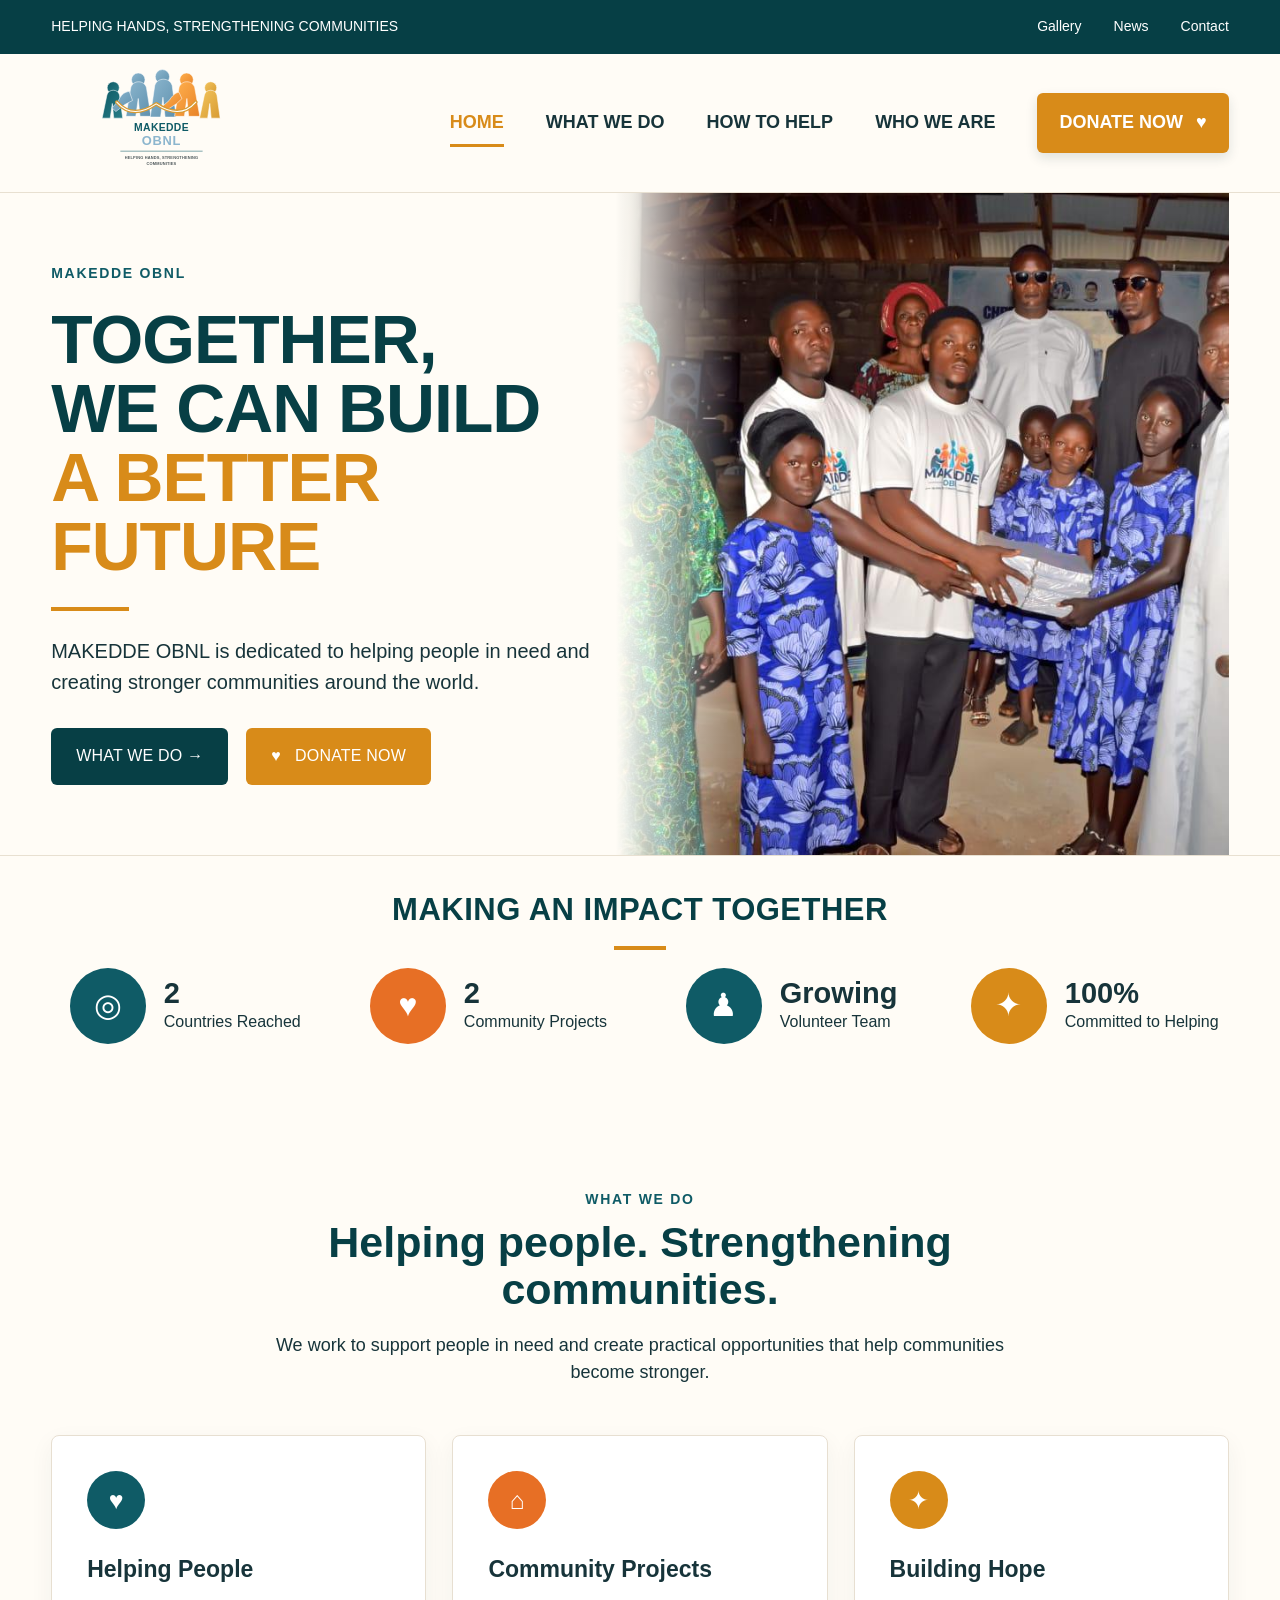
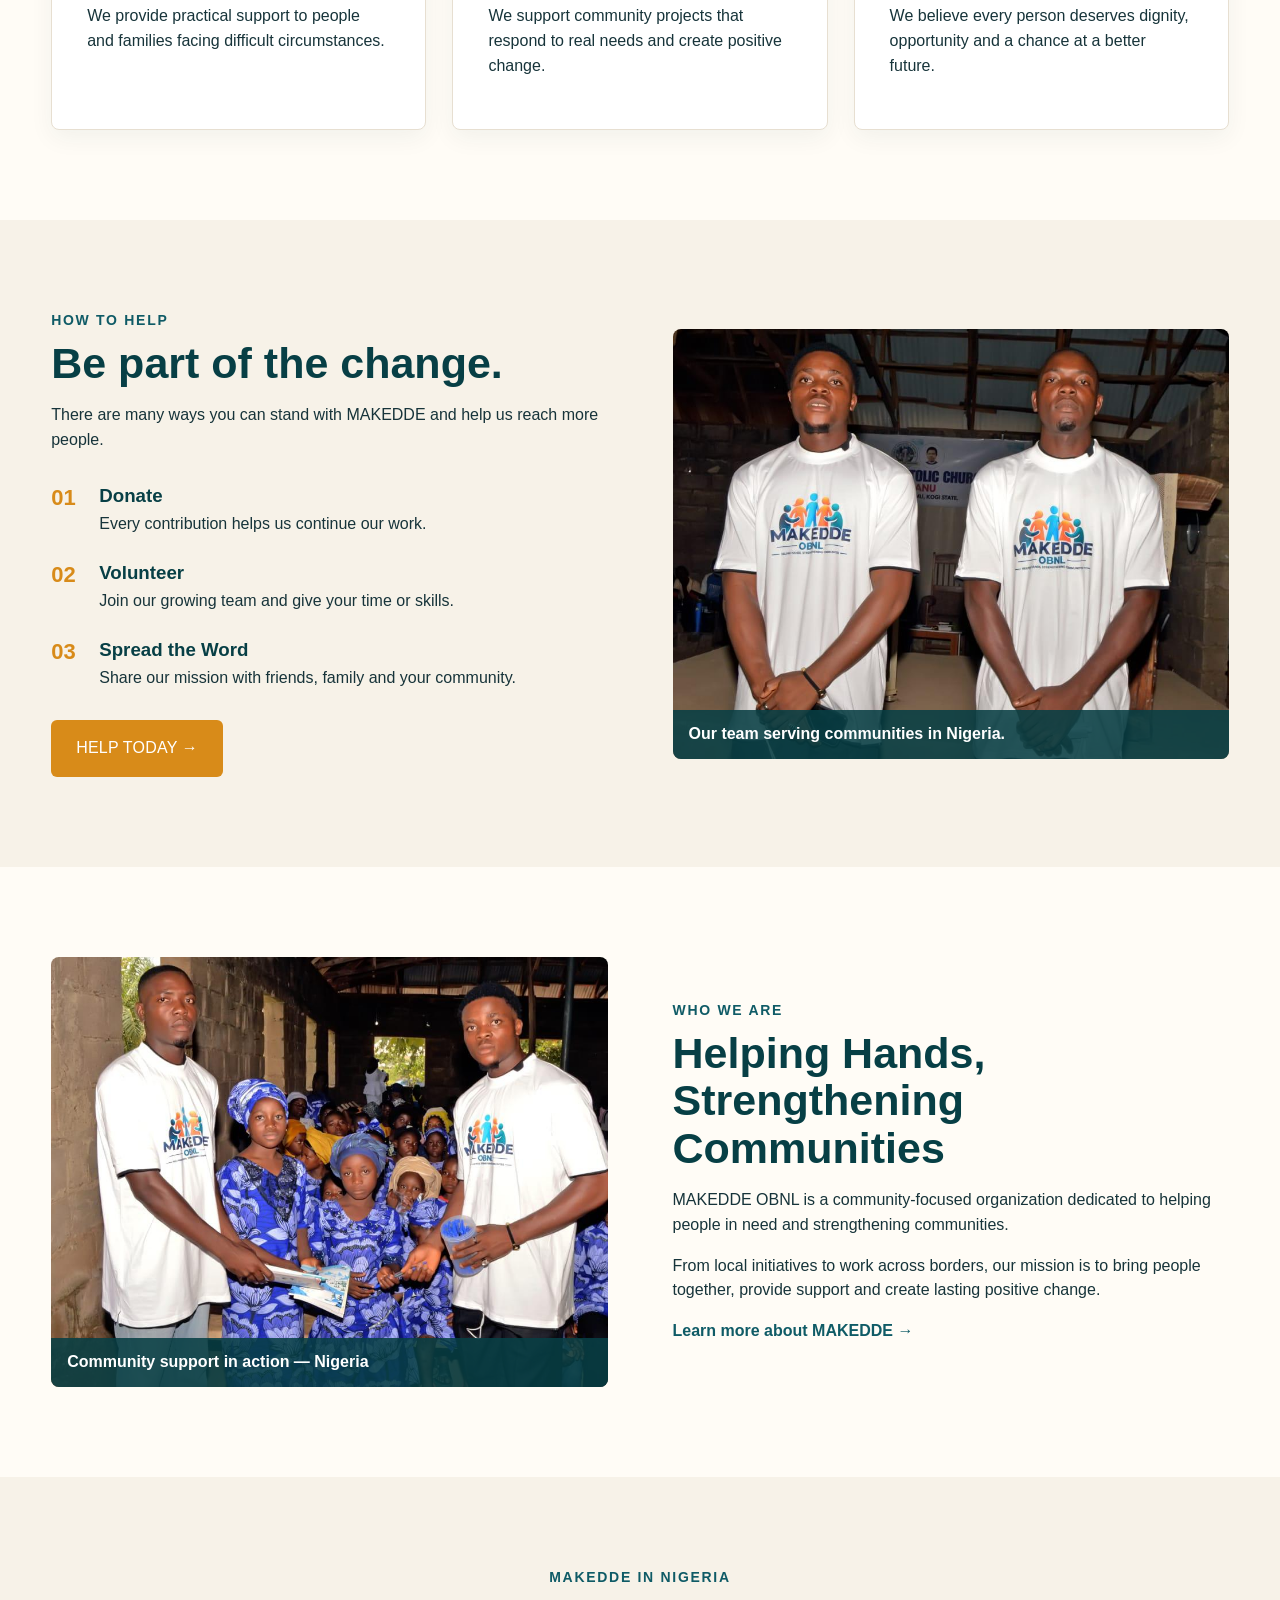
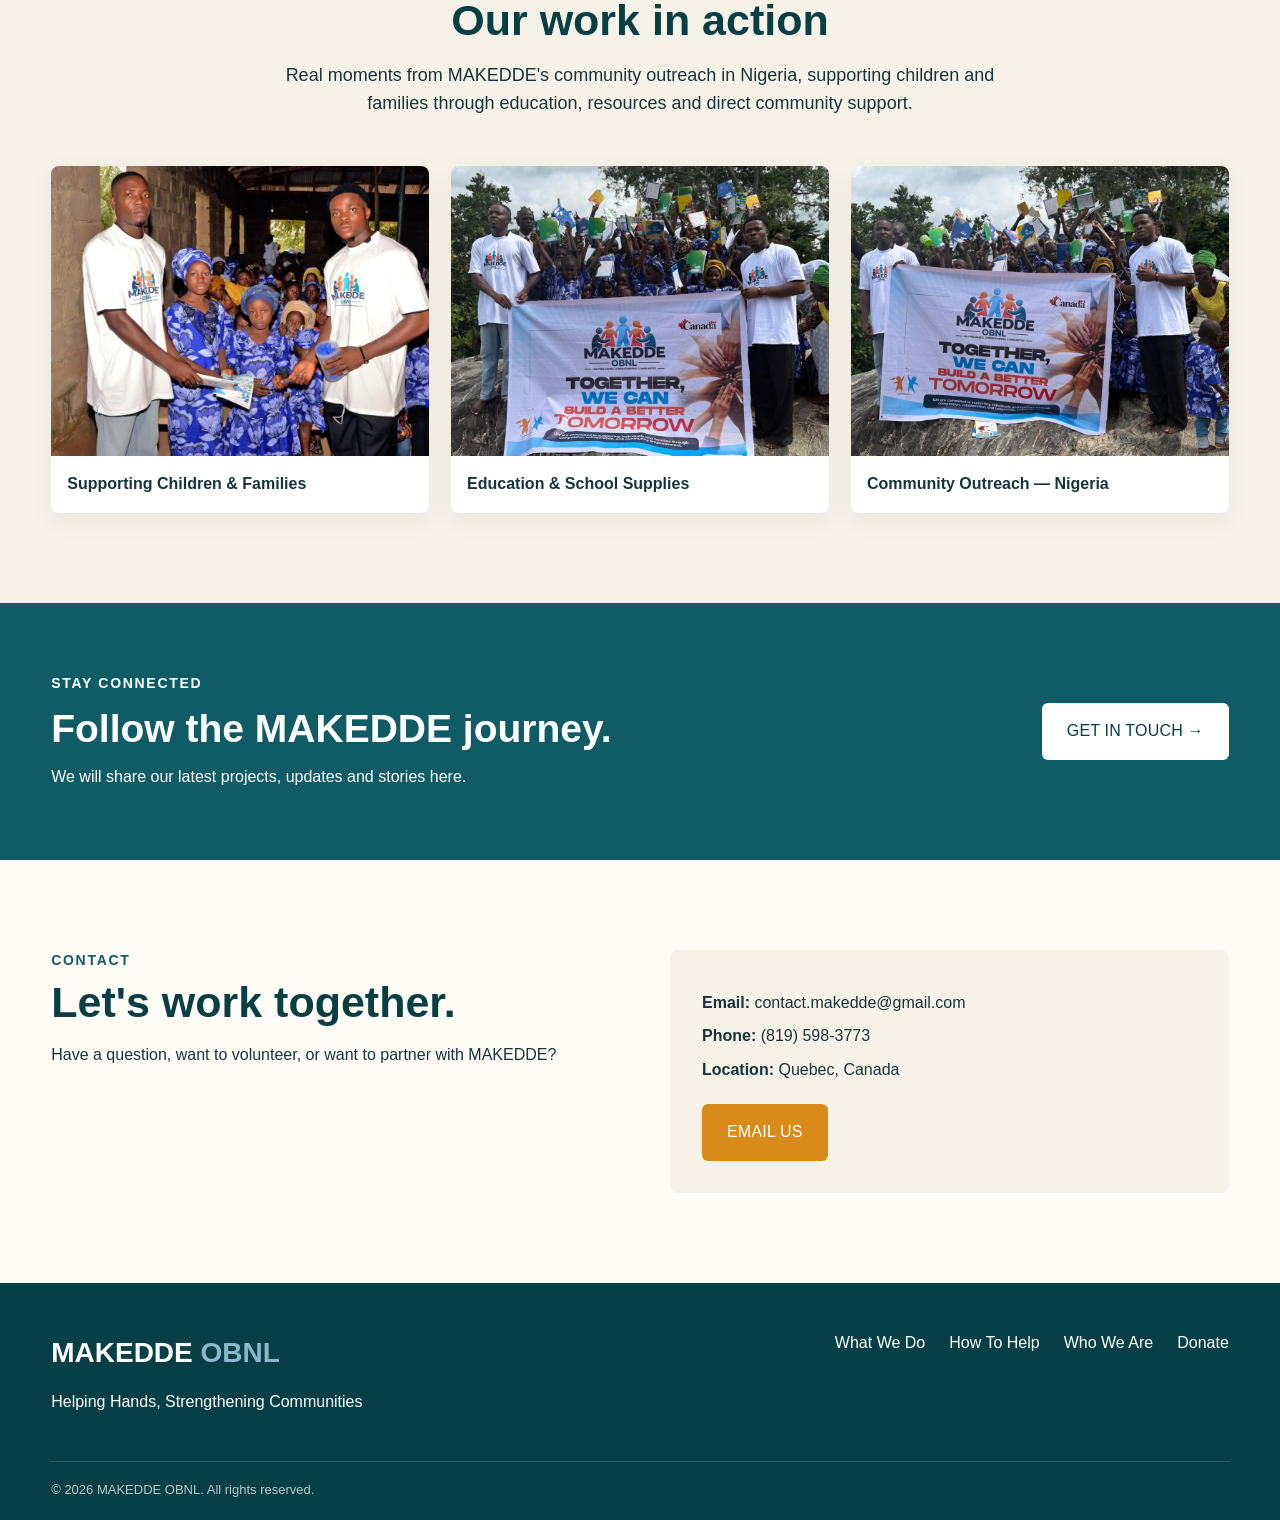
==== commit e4eddcc1: "Use Nigeria community support photo on homepage hero" ====
--- a/index.html
+++ b/index.html
@@ -4,11 +4,11 @@
 <body>
 <header class="site-header"><div class="topbar"><div class="container topbar-inner"><span>HELPING HANDS, STRENGTHENING COMMUNITIES</span><div class="top-links"><a href="#stories">Gallery</a><a href="#news">News</a><a href="#contact">Contact</a></div></div></div><nav class="navbar"><div class="container nav-inner"><a class="logo" href="#home"><img class="logo-image" src="logo.svg" alt="MAKEDDE OBNL logo"></a><button class="menu-toggle" aria-label="Open menu">☰</button><div class="nav-links"><a class="active" href="#home">HOME</a><a href="#what-we-do">WHAT WE DO</a><a href="#how-to-help">HOW TO HELP</a><a href="#about">WHO WE ARE</a><a class="nav-donate" href="donate.html">DONATE NOW <span>♥</span></a></div></div></nav></header>
 <main id="home">
-<section class="hero"><div class="container hero-grid"><div class="hero-copy"><p class="eyebrow blue">MAKEDDE OBNL</p><h1>TOGETHER,<br>WE CAN BUILD<br><em>A BETTER FUTURE</em></h1><div class="gold-line"></div><p class="hero-text">MAKEDDE OBNL is dedicated to helping people in need and creating stronger communities around the world.</p><div class="hero-buttons"><a class="btn btn-teal" href="#what-we-do">WHAT WE DO <span>→</span></a><a class="btn btn-gold" href="donate.html">♥ &nbsp; DONATE NOW</a></div></div><div class="hero-photo"><img src="4.png" alt="MAKEDDE OBNL community outreach in Nigeria"><div class="photo-shade"></div></div></div></section>
+<section class="hero"><div class="container hero-grid"><div class="hero-copy"><p class="eyebrow blue">MAKEDDE OBNL</p><h1>TOGETHER,<br>WE CAN BUILD<br><em>A BETTER FUTURE</em></h1><div class="gold-line"></div><p class="hero-text">MAKEDDE OBNL is dedicated to helping people in need and creating stronger communities around the world.</p><div class="hero-buttons"><a class="btn btn-teal" href="#what-we-do">WHAT WE DO <span>→</span></a><a class="btn btn-gold" href="donate.html">♥ &nbsp; DONATE NOW</a></div></div><div class="hero-photo"><img src="3.png" alt="MAKEDDE OBNL supporting children and families during community outreach in Nigeria"><div class="photo-shade"></div></div></div></section>
 <section class="impact-section"><div class="container"><div class="section-title"><h2>MAKING AN IMPACT TOGETHER</h2><div class="gold-line centered"></div></div><div class="stats"><div class="stat"><div class="stat-icon teal">◎</div><div><strong>2</strong><span>Countries Reached</span></div></div><div class="stat"><div class="stat-icon orange">♥</div><div><strong>2</strong><span>Community Projects</span></div></div><div class="stat"><div class="stat-icon teal">♟</div><div><strong>Growing</strong><span>Volunteer Team</span></div></div><div class="stat"><div class="stat-icon gold">✦</div><div><strong>100%</strong><span>Committed to Helping</span></div></div></div></div></section>
 <section id="what-we-do" class="section"><div class="container"><div class="section-heading"><p class="eyebrow blue">WHAT WE DO</p><h2>Helping people. Strengthening communities.</h2><p>We work to support people in need and create practical opportunities that help communities become stronger.</p></div><div class="cards"><article class="card"><div class="icon teal">♥</div><h3>Helping People</h3><p>We provide practical support to people and families facing difficult circumstances.</p></article><article class="card"><div class="icon orange">⌂</div><h3>Community Projects</h3><p>We support community projects that respond to real needs and create positive change.</p></article><article class="card"><div class="icon gold">✦</div><h3>Building Hope</h3><p>We believe every person deserves dignity, opportunity and a chance at a better future.</p></article></div></div></section>
 <section id="how-to-help" class="section cream"><div class="container two-column"><div><p class="eyebrow blue">HOW TO HELP</p><h2>Be part of the change.</h2><p>There are many ways you can stand with MAKEDDE and help us reach more people.</p><div class="help-list"><div><span>01</span><div><h3>Donate</h3><p>Every contribution helps us continue our work.</p></div></div><div><span>02</span><div><h3>Volunteer</h3><p>Join our growing team and give your time or skills.</p></div></div><div><span>03</span><div><h3>Spread the Word</h3><p>Share our mission with friends, family and your community.</p></div></div></div><a class="btn btn-gold" href="donate.html">HELP TODAY →</a></div><div class="feature-photo"><img src="2.png" alt="MAKEDDE OBNL volunteers in Nigeria"><div class="photo-caption">Our team serving communities in Nigeria.</div></div></div></section>
-<section id="about" class="section"><div class="container two-column"><div class="feature-photo"><img src="3.png" alt="MAKEDDE OBNL community support project in Nigeria"><div class="photo-caption">Community support in action — Nigeria</div></div><div><p class="eyebrow blue">WHO WE ARE</p><h2>Helping Hands, Strengthening Communities</h2><p>MAKEDDE OBNL is a community-focused organization dedicated to helping people in need and strengthening communities.</p><p>From local initiatives to work across borders, our mission is to bring people together, provide support and create lasting positive change.</p><a class="text-link" href="#contact">Learn more about MAKEDDE →</a></div></div></section>
+<section id="about" class="section"><div class="container two-column"><div class="feature-photo"><img src="1.png" alt="MAKEDDE OBNL community support project in Nigeria"><div class="photo-caption">Community support in action — Nigeria</div></div><div><p class="eyebrow blue">WHO WE ARE</p><h2>Helping Hands, Strengthening Communities</h2><p>MAKEDDE OBNL is a community-focused organization dedicated to helping people in need and strengthening communities.</p><p>From local initiatives to work across borders, our mission is to bring people together, provide support and create lasting positive change.</p><a class="text-link" href="#contact">Learn more about MAKEDDE →</a></div></div></section>
 <section id="stories" class="section cream"><div class="container"><div class="section-heading"><p class="eyebrow blue">MAKEDDE IN NIGERIA</p><h2>Our work in action</h2><p>Real moments from MAKEDDE's community outreach in Nigeria, supporting children and families through education, resources and direct community support.</p></div><div class="gallery"><div class="gallery-item"><img src="1.png" alt="MAKEDDE volunteers supporting children in Nigeria"><span>Supporting Children & Families</span></div><div class="gallery-item"><img src="4.png" alt="Children holding educational supplies with MAKEDDE volunteers in Nigeria"><span>Education & School Supplies</span></div><div class="gallery-item"><img src="5.png" alt="MAKEDDE Nigeria community outreach group"><span>Community Outreach — Nigeria</span></div></div></div></section>
 <section id="news" class="news-section"><div class="container news-inner"><div><p class="eyebrow">STAY CONNECTED</p><h2>Follow the MAKEDDE journey.</h2><p>We will share our latest projects, updates and stories here.</p></div><a class="btn btn-white" href="#contact">GET IN TOUCH →</a></div></section>
 <section id="contact" class="section"><div class="container contact"><div><p class="eyebrow blue">CONTACT</p><h2>Let's work together.</h2><p>Have a question, want to volunteer, or want to partner with MAKEDDE?</p></div><div class="contact-box"><p><strong>Email:</strong> <a href="mailto:contact.makedde@gmail.com">contact.makedde@gmail.com</a></p><p><strong>Phone:</strong> <a href="tel:+18195983773">(819) 598-3773</a></p><p><strong>Location:</strong> Quebec, Canada</p><button class="btn btn-gold email-us-button" type="button" id="openContactForm">EMAIL US</button></div></div></section>
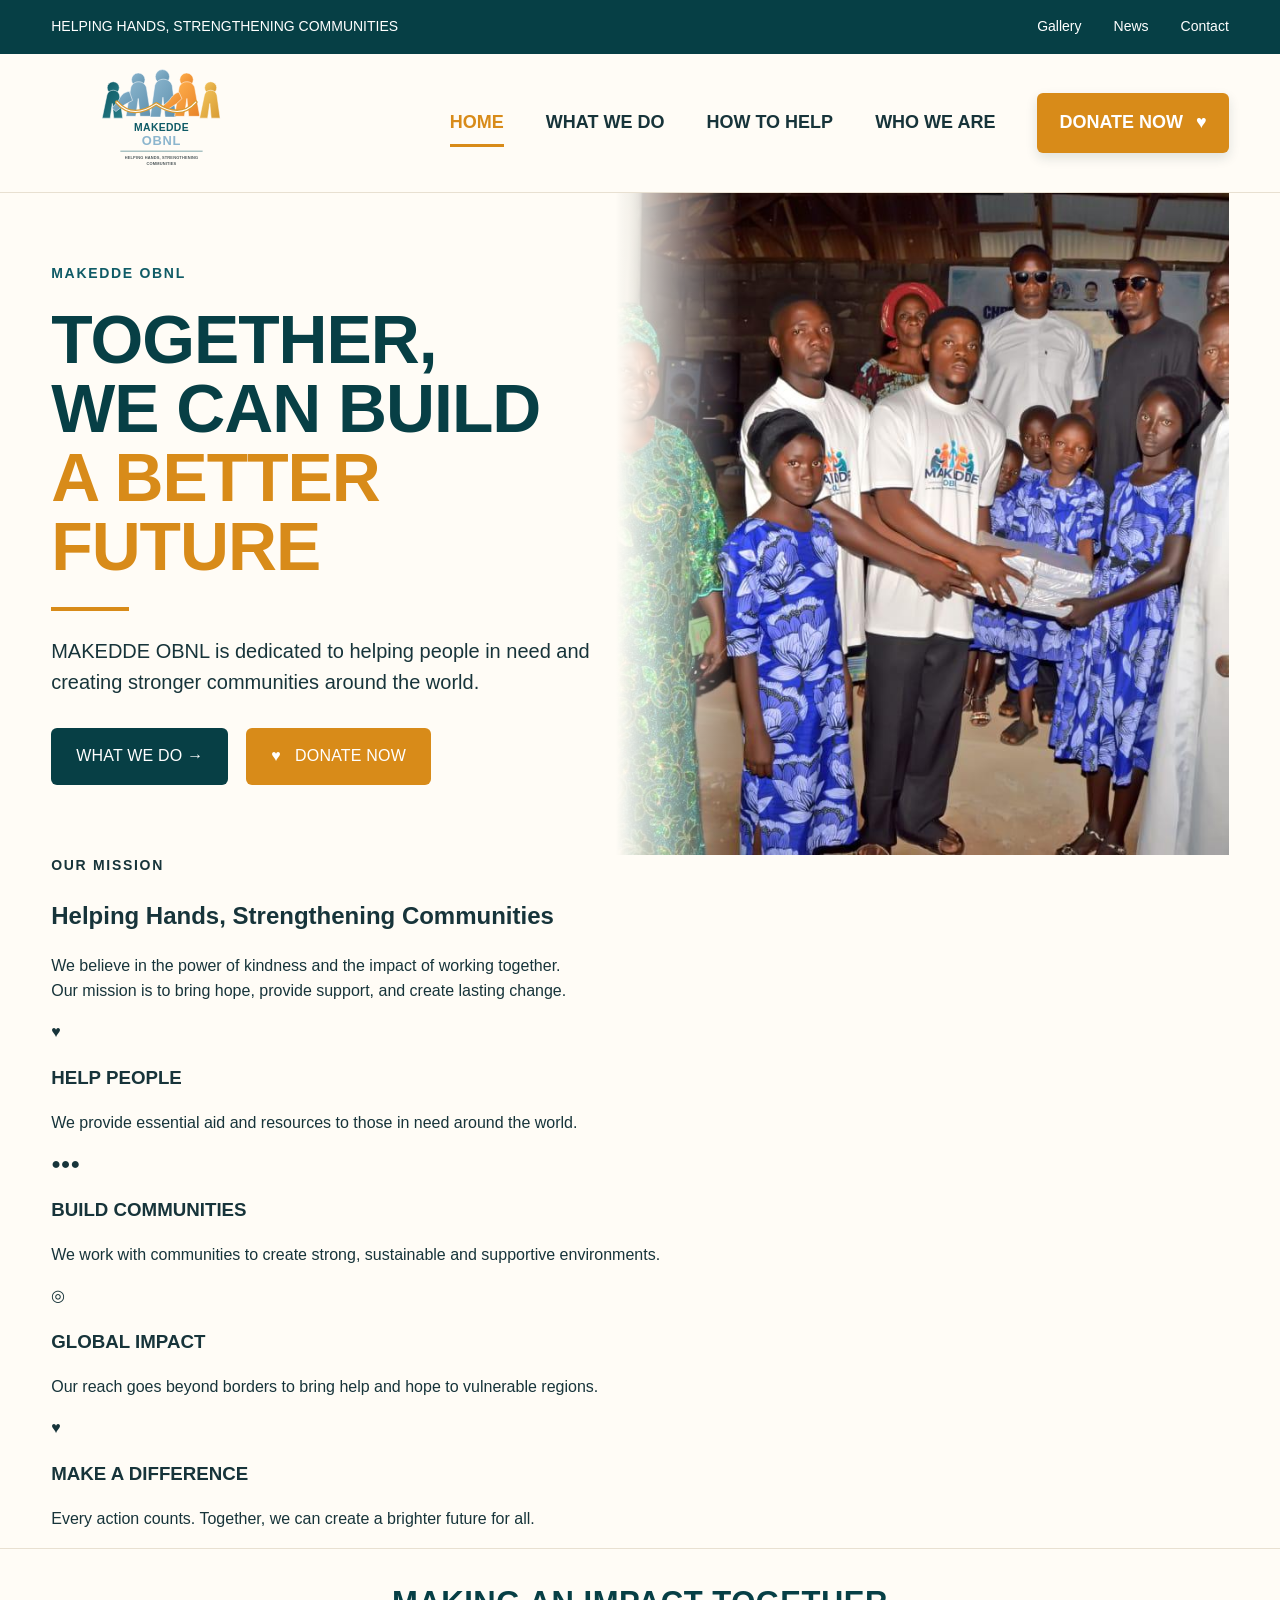
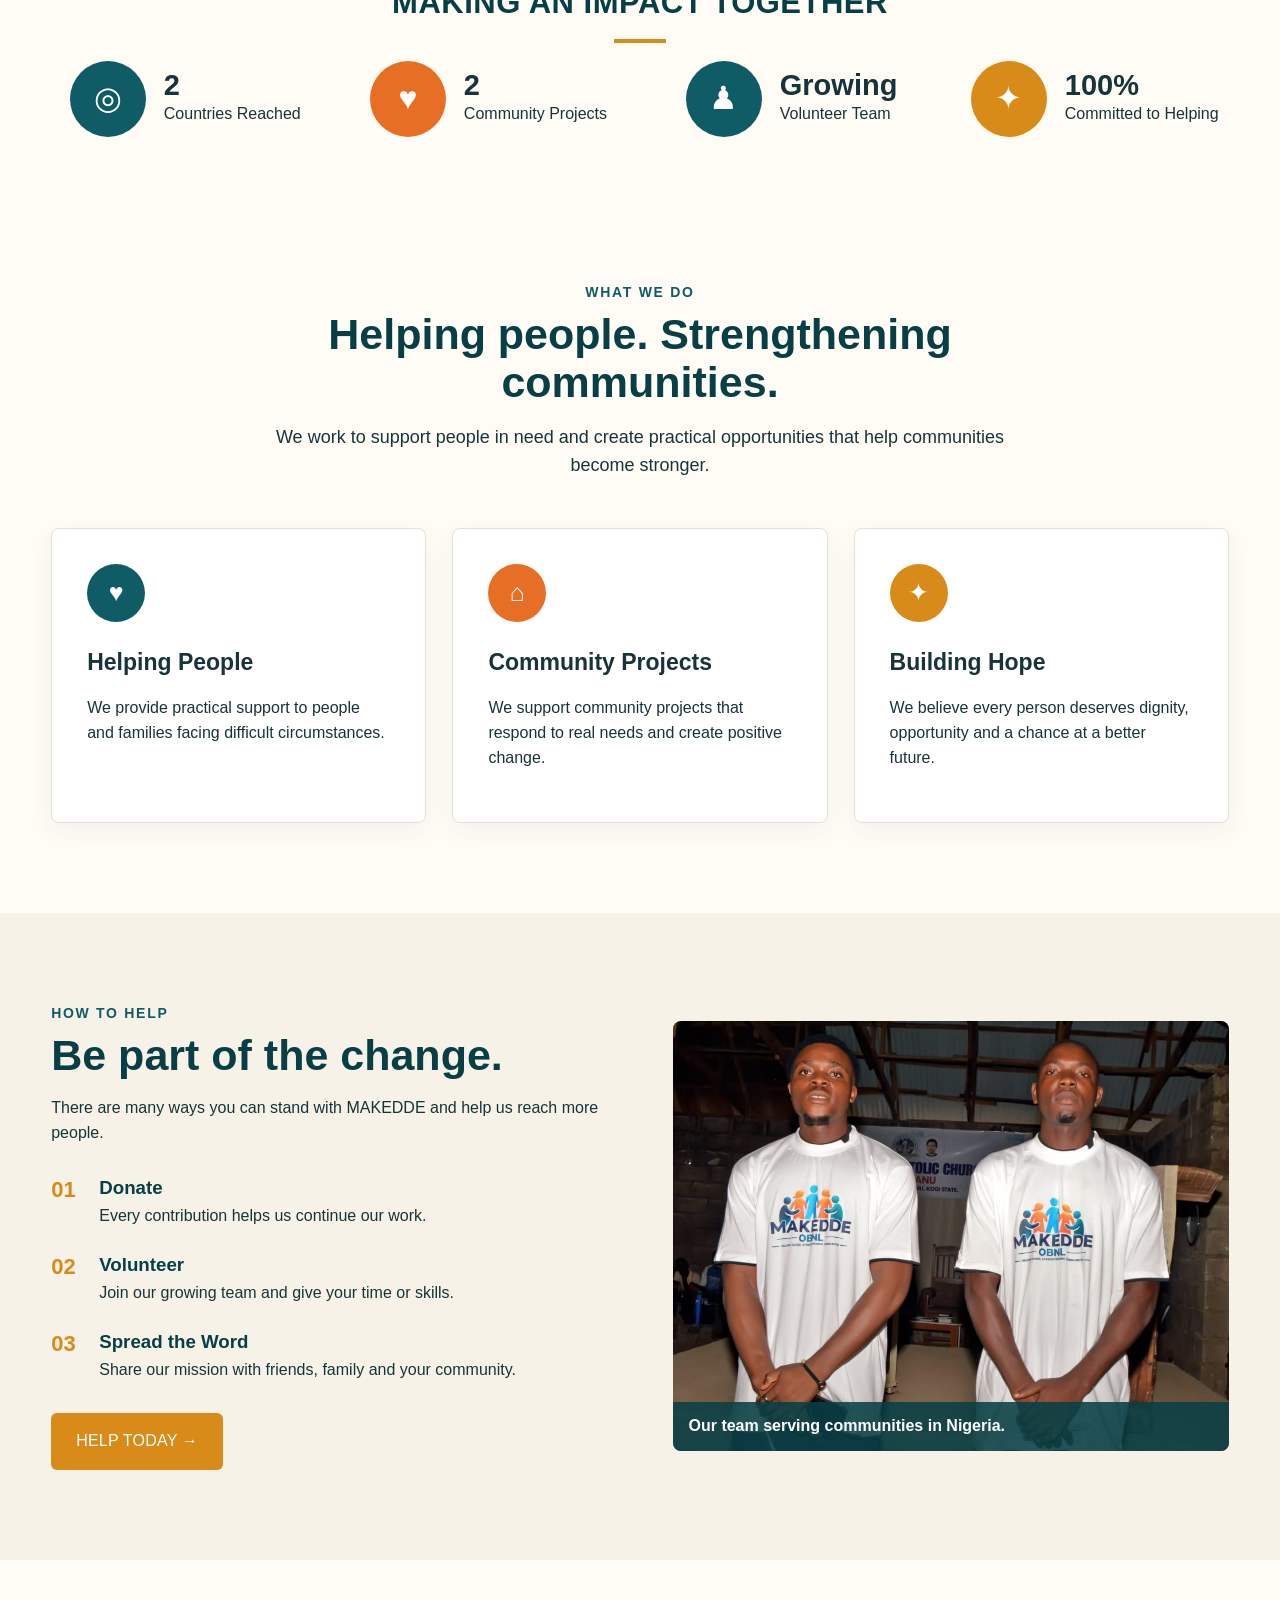
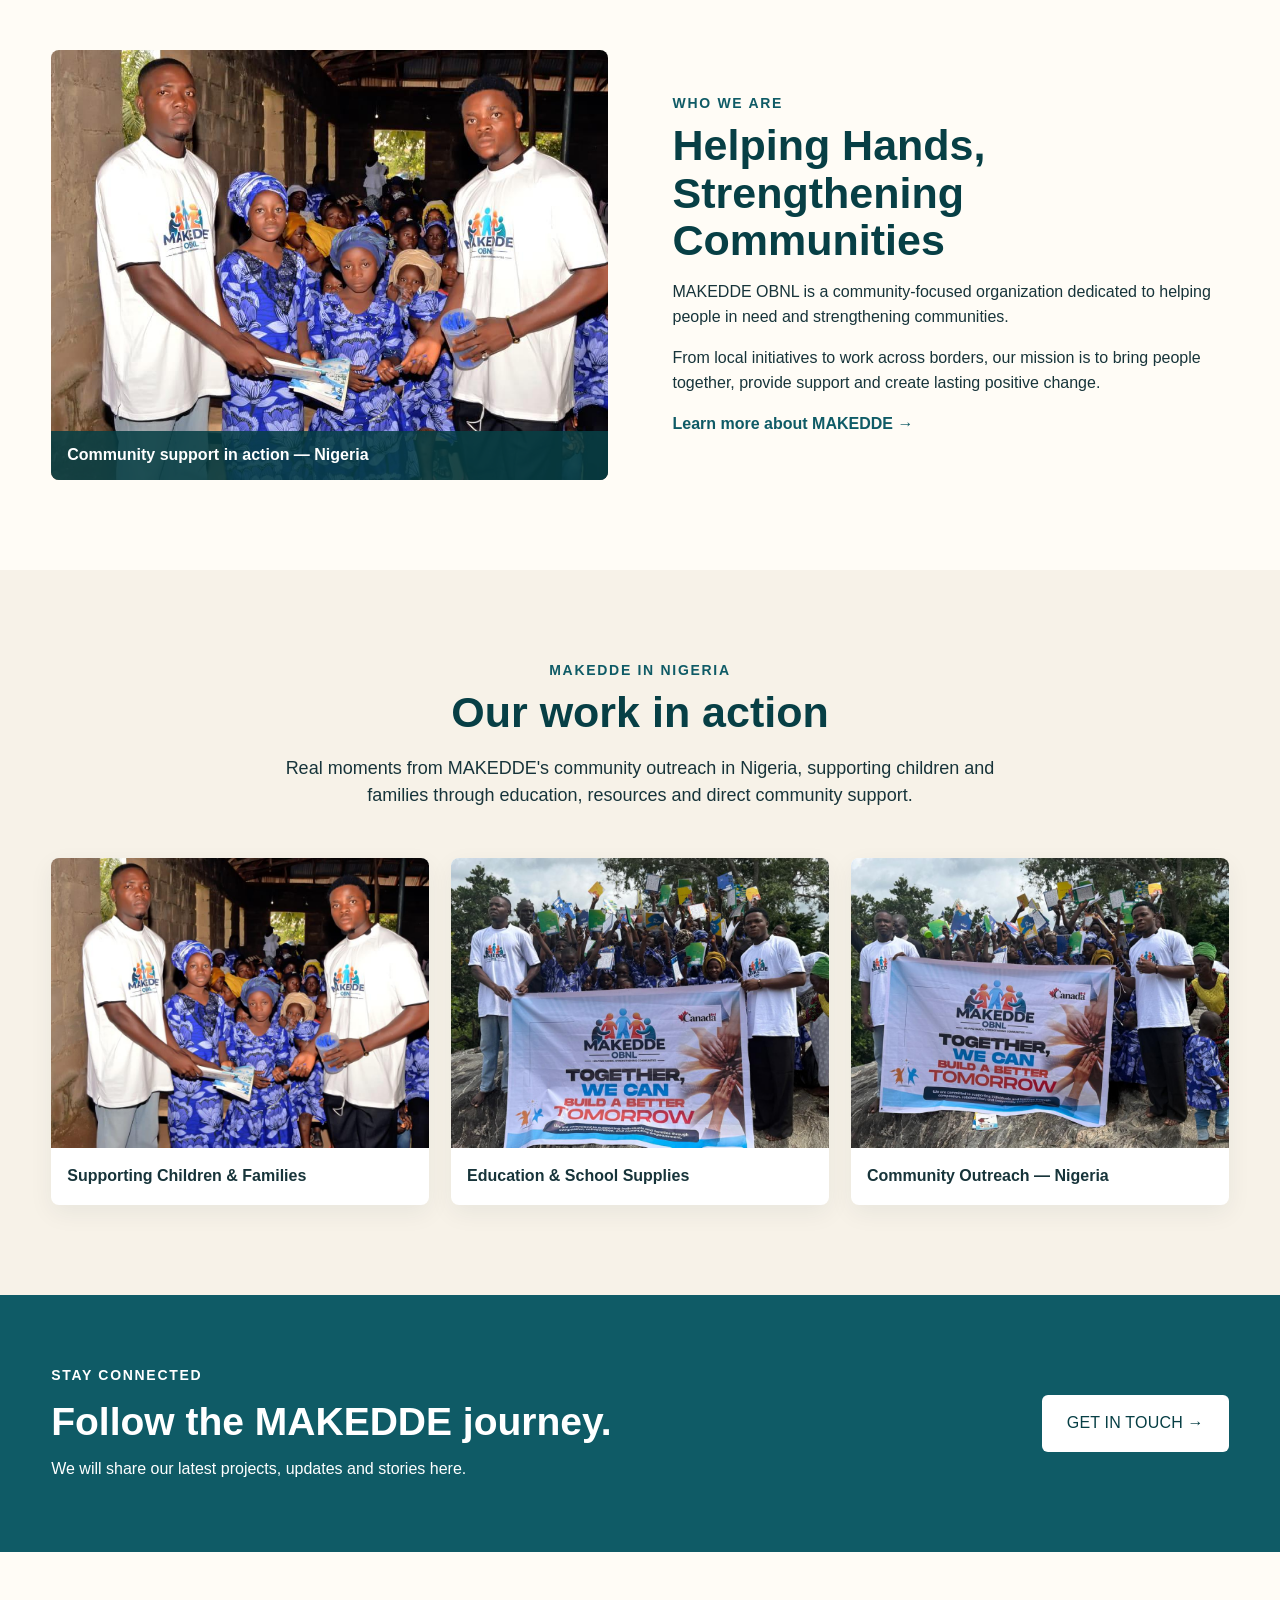
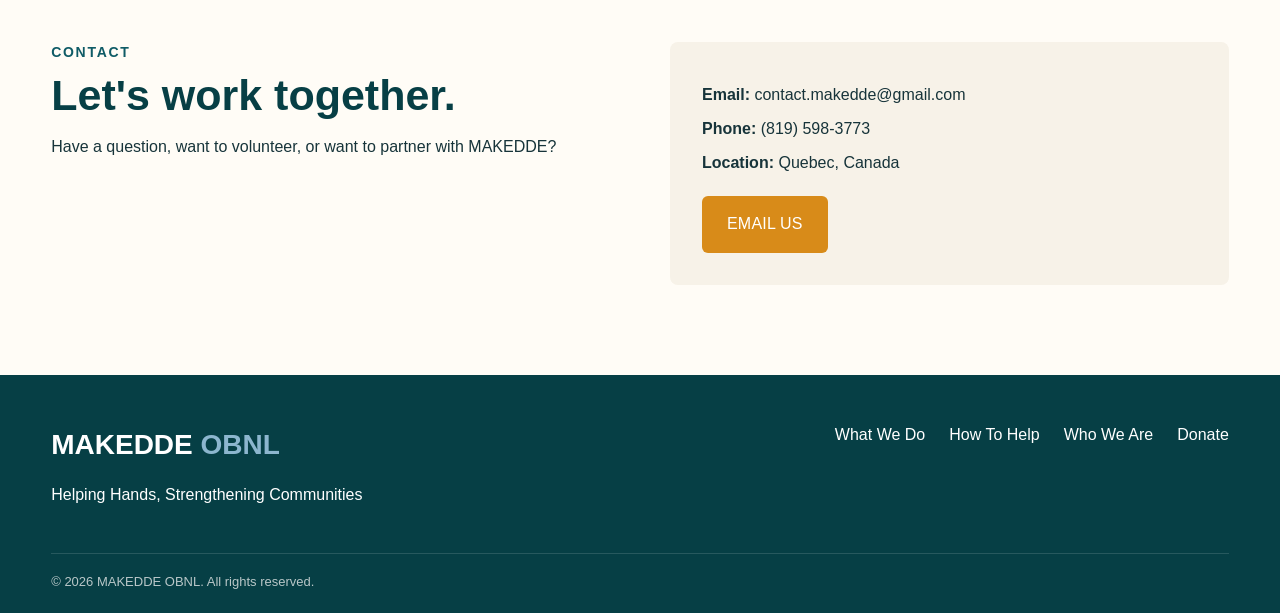
==== commit 802a4806: "Redesign homepage hero to match visual mockup" ====
--- a/index.html
+++ b/index.html
@@ -1,17 +1,14 @@
 <!DOCTYPE html>
-<html lang="en">
-<head><meta charset="UTF-8"><meta name="viewport" content="width=device-width, initial-scale=1.0"><title>MAKEDDE OBNL | Helping Hands, Strengthening Communities</title><meta name="description" content="MAKEDDE OBNL is dedicated to helping people in need and strengthening communities around the world."><link rel="stylesheet" href="styles.css"></head>
-<body>
+<html lang="en"><head><meta charset="UTF-8"><meta name="viewport" content="width=device-width, initial-scale=1.0"><title>MAKEDDE OBNL | Helping Hands, Strengthening Communities</title><meta name="description" content="MAKEDDE OBNL is dedicated to helping people in need and strengthening communities around the world."><link rel="stylesheet" href="styles.css"></head><body>
 <header class="site-header"><div class="topbar"><div class="container topbar-inner"><span>HELPING HANDS, STRENGTHENING COMMUNITIES</span><div class="top-links"><a href="#stories">Gallery</a><a href="#news">News</a><a href="#contact">Contact</a></div></div></div><nav class="navbar"><div class="container nav-inner"><a class="logo" href="#home"><img class="logo-image" src="logo.svg" alt="MAKEDDE OBNL logo"></a><button class="menu-toggle" aria-label="Open menu">☰</button><div class="nav-links"><a class="active" href="#home">HOME</a><a href="#what-we-do">WHAT WE DO</a><a href="#how-to-help">HOW TO HELP</a><a href="#about">WHO WE ARE</a><a class="nav-donate" href="donate.html">DONATE NOW <span>♥</span></a></div></div></nav></header>
-<main id="home">
-<section class="hero"><div class="container hero-grid"><div class="hero-copy"><p class="eyebrow blue">MAKEDDE OBNL</p><h1>TOGETHER,<br>WE CAN BUILD<br><em>A BETTER FUTURE</em></h1><div class="gold-line"></div><p class="hero-text">MAKEDDE OBNL is dedicated to helping people in need and creating stronger communities around the world.</p><div class="hero-buttons"><a class="btn btn-teal" href="#what-we-do">WHAT WE DO <span>→</span></a><a class="btn btn-gold" href="donate.html">♥ &nbsp; DONATE NOW</a></div></div><div class="hero-photo"><img src="3.png" alt="MAKEDDE OBNL supporting children and families during community outreach in Nigeria"><div class="photo-shade"></div></div></div></section>
+<main id="home"><section class="hero mockup-hero"><div class="container hero-grid"><div class="hero-copy"><p class="eyebrow blue">MAKEDDE OBNL</p><h1>TOGETHER,<br>WE CAN BUILD<br><em>A BETTER<br>FUTURE</em></h1><div class="gold-line"></div><p class="hero-text">MAKEDDE OBNL is dedicated to helping people in need and creating stronger communities around the world.</p><div class="hero-buttons"><a class="btn btn-teal" href="#what-we-do">WHAT WE DO <span>→</span></a><a class="btn btn-gold" href="donate.html">♥ &nbsp; DONATE NOW</a></div></div><div class="hero-photo"><img src="3.png" alt="MAKEDDE OBNL supporting children and families during community outreach in Nigeria"><div class="photo-shade"></div></div></div></section>
+<section class="mission-strip"><div class="container"><div class="mission-intro"><p class="eyebrow mission-label">OUR MISSION</p><h2>Helping Hands, Strengthening Communities</h2><p>We believe in the power of kindness and the impact of working together.<br>Our mission is to bring hope, provide support, and create lasting change.</p></div><div class="mission-pillars"><div class="mission-pillar"><div class="mission-symbol">♥</div><div><h3>HELP PEOPLE</h3><p>We provide essential aid and resources to those in need around the world.</p></div></div><div class="mission-pillar"><div class="mission-symbol gold-symbol">●●●</div><div><h3>BUILD COMMUNITIES</h3><p>We work with communities to create strong, sustainable and supportive environments.</p></div></div><div class="mission-pillar"><div class="mission-symbol">◎</div><div><h3>GLOBAL IMPACT</h3><p>Our reach goes beyond borders to bring help and hope to vulnerable regions.</p></div></div><div class="mission-pillar"><div class="mission-symbol gold-symbol">♥</div><div><h3>MAKE A DIFFERENCE</h3><p>Every action counts. Together, we can create a brighter future for all.</p></div></div></div></div></section>
 <section class="impact-section"><div class="container"><div class="section-title"><h2>MAKING AN IMPACT TOGETHER</h2><div class="gold-line centered"></div></div><div class="stats"><div class="stat"><div class="stat-icon teal">◎</div><div><strong>2</strong><span>Countries Reached</span></div></div><div class="stat"><div class="stat-icon orange">♥</div><div><strong>2</strong><span>Community Projects</span></div></div><div class="stat"><div class="stat-icon teal">♟</div><div><strong>Growing</strong><span>Volunteer Team</span></div></div><div class="stat"><div class="stat-icon gold">✦</div><div><strong>100%</strong><span>Committed to Helping</span></div></div></div></div></section>
 <section id="what-we-do" class="section"><div class="container"><div class="section-heading"><p class="eyebrow blue">WHAT WE DO</p><h2>Helping people. Strengthening communities.</h2><p>We work to support people in need and create practical opportunities that help communities become stronger.</p></div><div class="cards"><article class="card"><div class="icon teal">♥</div><h3>Helping People</h3><p>We provide practical support to people and families facing difficult circumstances.</p></article><article class="card"><div class="icon orange">⌂</div><h3>Community Projects</h3><p>We support community projects that respond to real needs and create positive change.</p></article><article class="card"><div class="icon gold">✦</div><h3>Building Hope</h3><p>We believe every person deserves dignity, opportunity and a chance at a better future.</p></article></div></div></section>
 <section id="how-to-help" class="section cream"><div class="container two-column"><div><p class="eyebrow blue">HOW TO HELP</p><h2>Be part of the change.</h2><p>There are many ways you can stand with MAKEDDE and help us reach more people.</p><div class="help-list"><div><span>01</span><div><h3>Donate</h3><p>Every contribution helps us continue our work.</p></div></div><div><span>02</span><div><h3>Volunteer</h3><p>Join our growing team and give your time or skills.</p></div></div><div><span>03</span><div><h3>Spread the Word</h3><p>Share our mission with friends, family and your community.</p></div></div></div><a class="btn btn-gold" href="donate.html">HELP TODAY →</a></div><div class="feature-photo"><img src="2.png" alt="MAKEDDE OBNL volunteers in Nigeria"><div class="photo-caption">Our team serving communities in Nigeria.</div></div></div></section>
 <section id="about" class="section"><div class="container two-column"><div class="feature-photo"><img src="1.png" alt="MAKEDDE OBNL community support project in Nigeria"><div class="photo-caption">Community support in action — Nigeria</div></div><div><p class="eyebrow blue">WHO WE ARE</p><h2>Helping Hands, Strengthening Communities</h2><p>MAKEDDE OBNL is a community-focused organization dedicated to helping people in need and strengthening communities.</p><p>From local initiatives to work across borders, our mission is to bring people together, provide support and create lasting positive change.</p><a class="text-link" href="#contact">Learn more about MAKEDDE →</a></div></div></section>
 <section id="stories" class="section cream"><div class="container"><div class="section-heading"><p class="eyebrow blue">MAKEDDE IN NIGERIA</p><h2>Our work in action</h2><p>Real moments from MAKEDDE's community outreach in Nigeria, supporting children and families through education, resources and direct community support.</p></div><div class="gallery"><div class="gallery-item"><img src="1.png" alt="MAKEDDE volunteers supporting children in Nigeria"><span>Supporting Children & Families</span></div><div class="gallery-item"><img src="4.png" alt="Children holding educational supplies with MAKEDDE volunteers in Nigeria"><span>Education & School Supplies</span></div><div class="gallery-item"><img src="5.png" alt="MAKEDDE Nigeria community outreach group"><span>Community Outreach — Nigeria</span></div></div></div></section>
 <section id="news" class="news-section"><div class="container news-inner"><div><p class="eyebrow">STAY CONNECTED</p><h2>Follow the MAKEDDE journey.</h2><p>We will share our latest projects, updates and stories here.</p></div><a class="btn btn-white" href="#contact">GET IN TOUCH →</a></div></section>
-<section id="contact" class="section"><div class="container contact"><div><p class="eyebrow blue">CONTACT</p><h2>Let's work together.</h2><p>Have a question, want to volunteer, or want to partner with MAKEDDE?</p></div><div class="contact-box"><p><strong>Email:</strong> <a href="mailto:contact.makedde@gmail.com">contact.makedde@gmail.com</a></p><p><strong>Phone:</strong> <a href="tel:+18195983773">(819) 598-3773</a></p><p><strong>Location:</strong> Quebec, Canada</p><button class="btn btn-gold email-us-button" type="button" id="openContactForm">EMAIL US</button></div></div></section>
-</main>
+<section id="contact" class="section"><div class="container contact"><div><p class="eyebrow blue">CONTACT</p><h2>Let's work together.</h2><p>Have a question, want to volunteer, or want to partner with MAKEDDE?</p></div><div class="contact-box"><p><strong>Email:</strong> <a href="mailto:contact.makedde@gmail.com">contact.makedde@gmail.com</a></p><p><strong>Phone:</strong> <a href="tel:+18195983773">(819) 598-3773</a></p><p><strong>Location:</strong> Quebec, Canada</p><button class="btn btn-gold email-us-button" type="button" id="openContactForm">EMAIL US</button></div></div></section></main>
 <div class="contact-modal" id="contactModal" aria-hidden="true"><div class="contact-modal-backdrop" data-close-modal></div><div class="contact-modal-card" role="dialog" aria-modal="true" aria-labelledby="contactFormTitle"><button class="modal-close" type="button" aria-label="Close contact form" data-close-modal>×</button><p class="eyebrow blue">CONTACT MAKEDDE</p><h2 id="contactFormTitle">Send us a message</h2><p>Fill out the form below and your message will be sent to our team.</p><form class="contact-form" id="contactForm" action="https://formsubmit.co/contact.makedde@gmail.com" method="POST"><input type="hidden" name="_subject" id="contactSubject" value="New message from makedde.org"><input type="hidden" name="_template" value="table"><input type="hidden" name="_captcha" value="false"><input type="hidden" name="_next" value="https://makedde.org/?message=sent#contact"><label for="contactName">Your name</label><input id="contactName" name="name" type="text" autocomplete="name" required placeholder="Your name"><label for="contactEmail">Your email</label><input id="contactEmail" name="email" type="email" autocomplete="email" required placeholder="you@example.com"><label for="contactMessage">What would you like to tell us?</label><textarea id="contactMessage" name="message" rows="6" required placeholder="Write your message here..."></textarea><button class="btn btn-gold full" type="submit">SEND MESSAGE →</button></form></div></div>
 <footer><div class="container footer-inner"><div><div class="footer-logo">MAKEDDE <span>OBNL</span></div><p>Helping Hands, Strengthening Communities</p></div><div class="footer-links"><a href="#what-we-do">What We Do</a><a href="#how-to-help">How To Help</a><a href="#about">Who We Are</a><a href="donate.html">Donate</a></div></div><div class="container copyright">© 2026 MAKEDDE OBNL. All rights reserved.</div></footer><script src="script.js"></script></body></html>
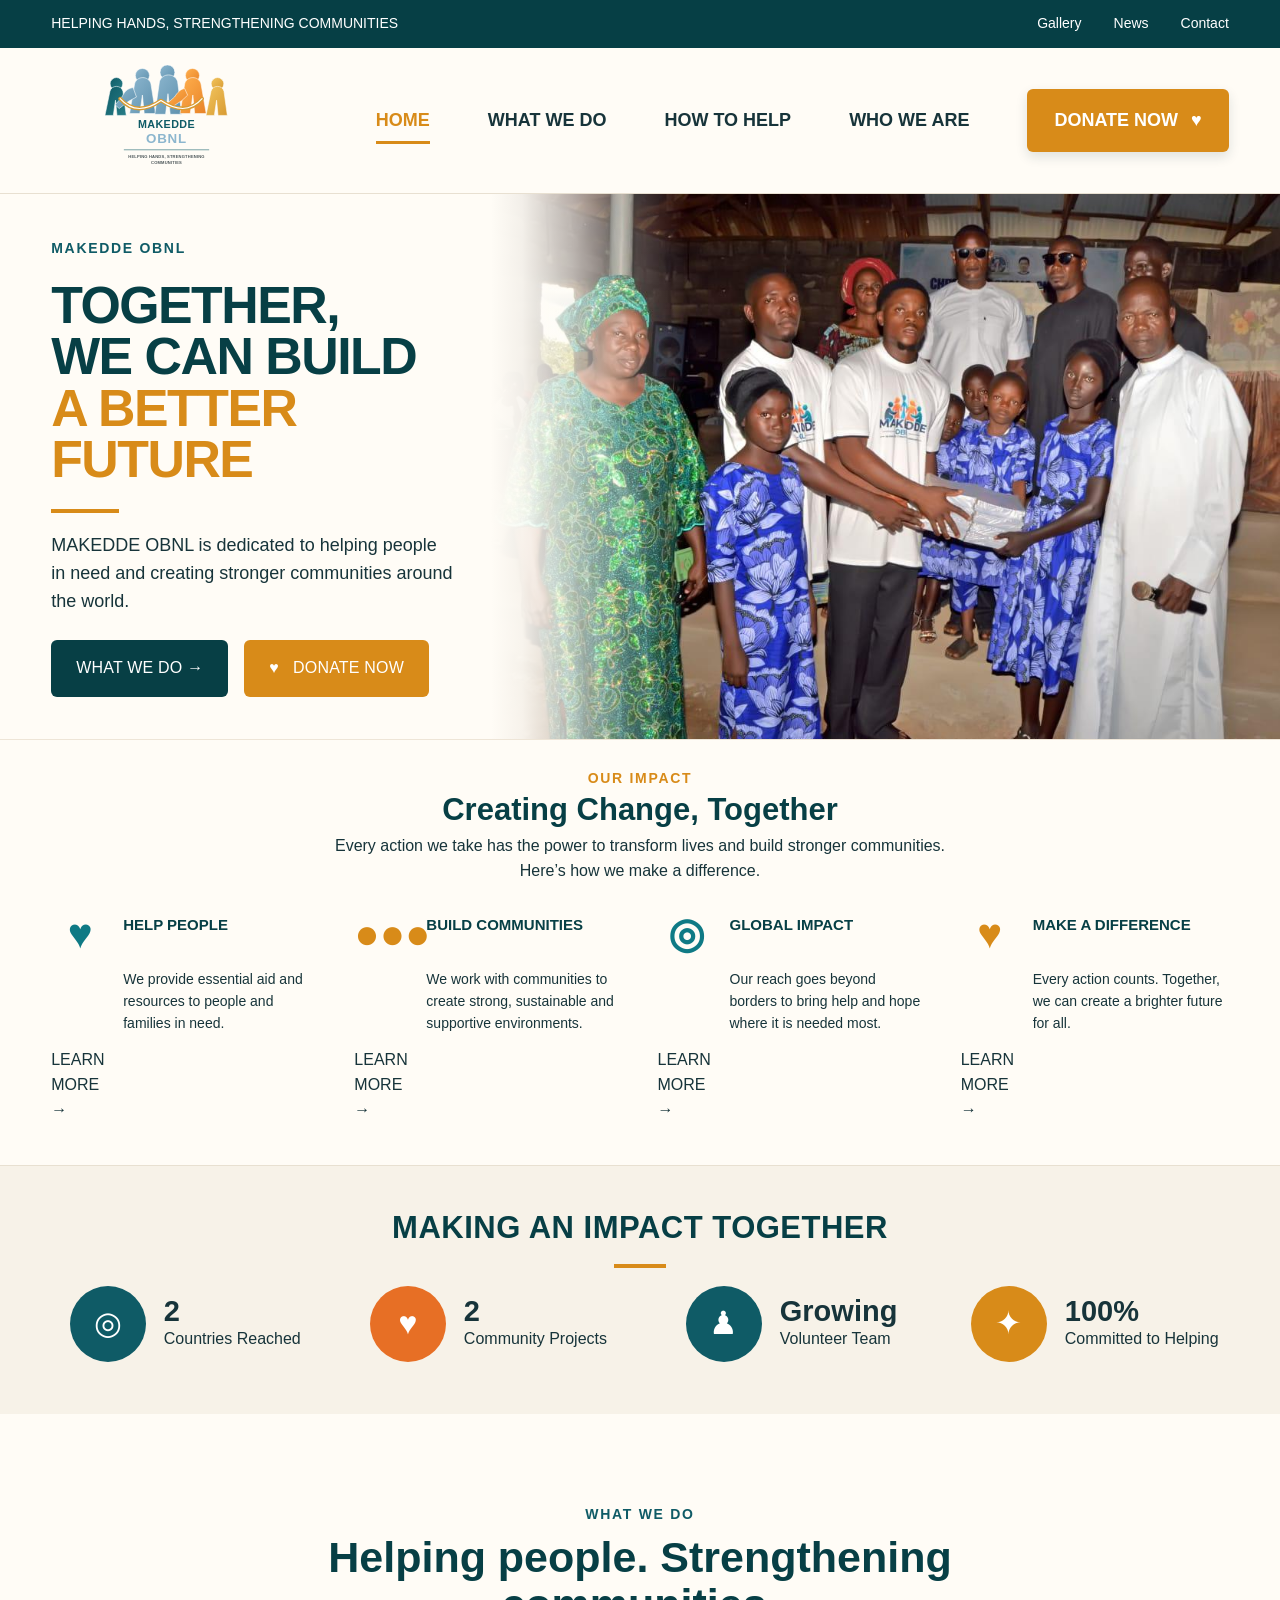
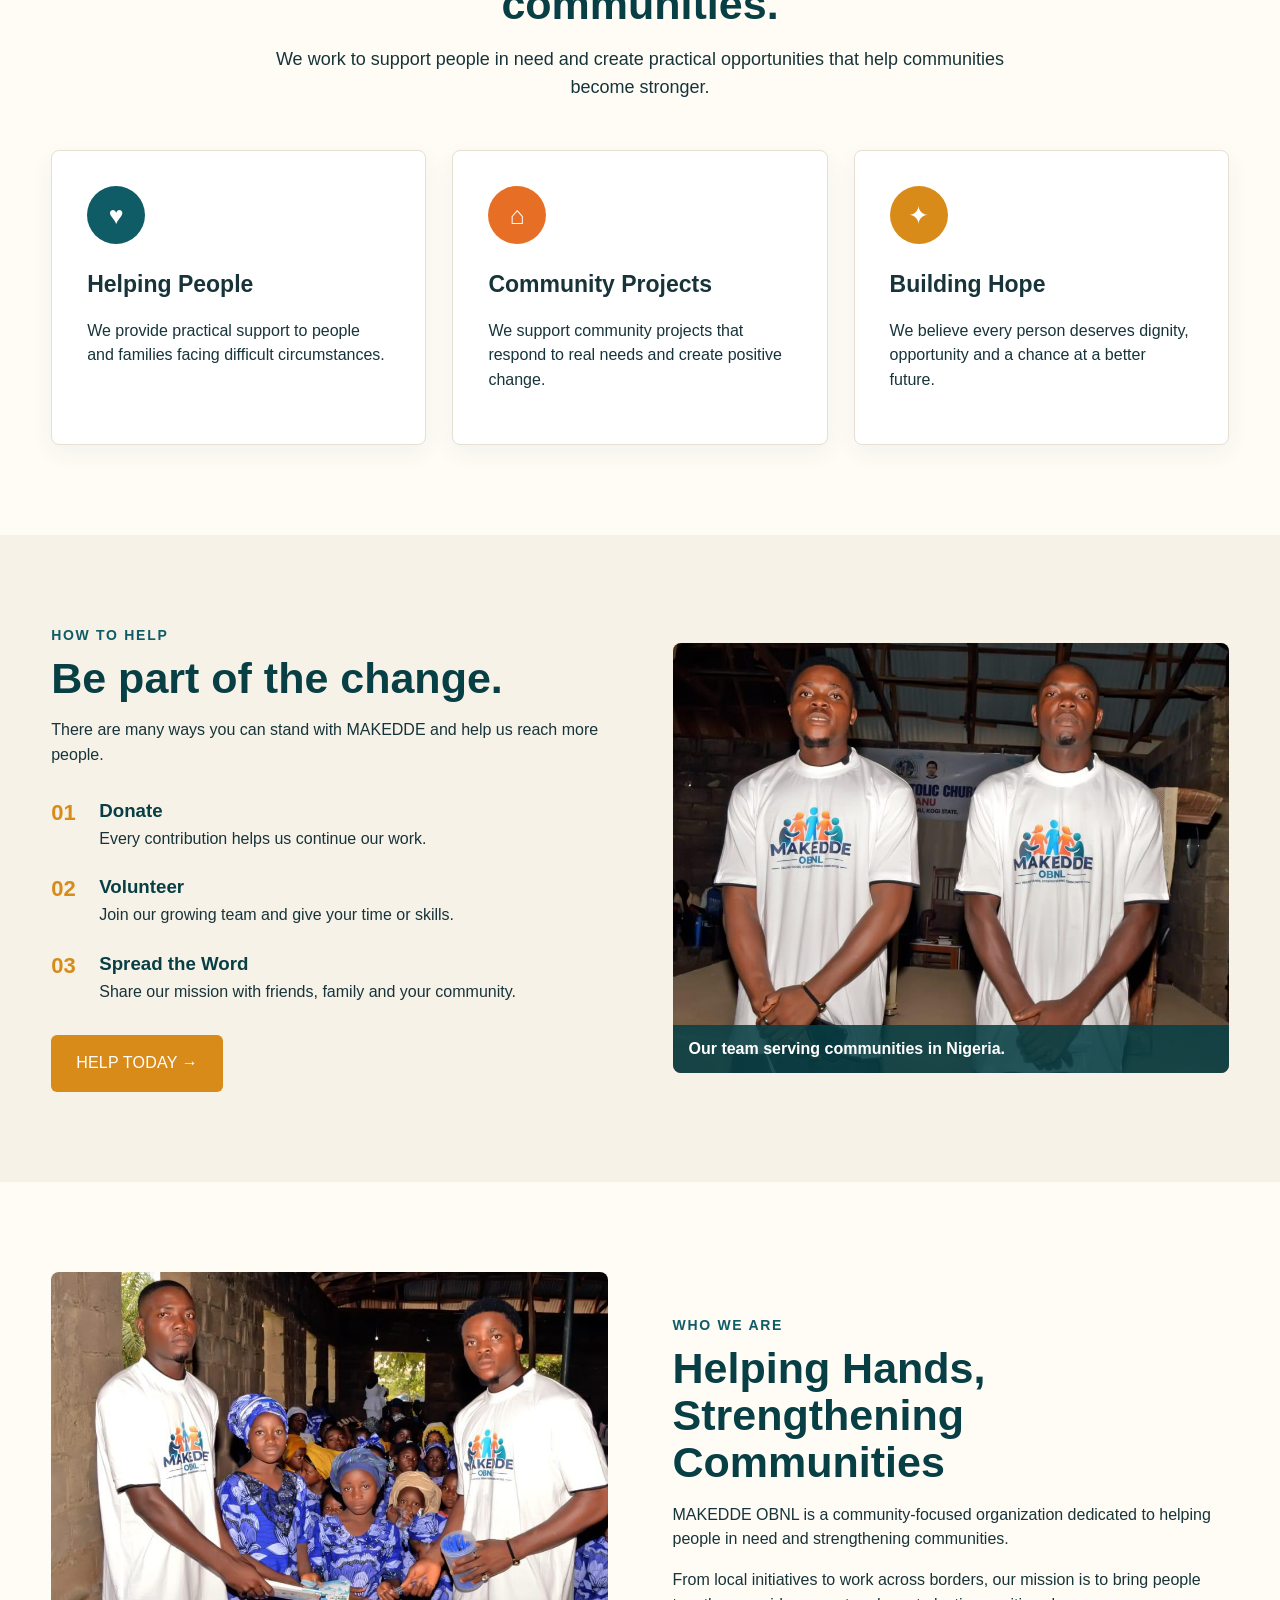
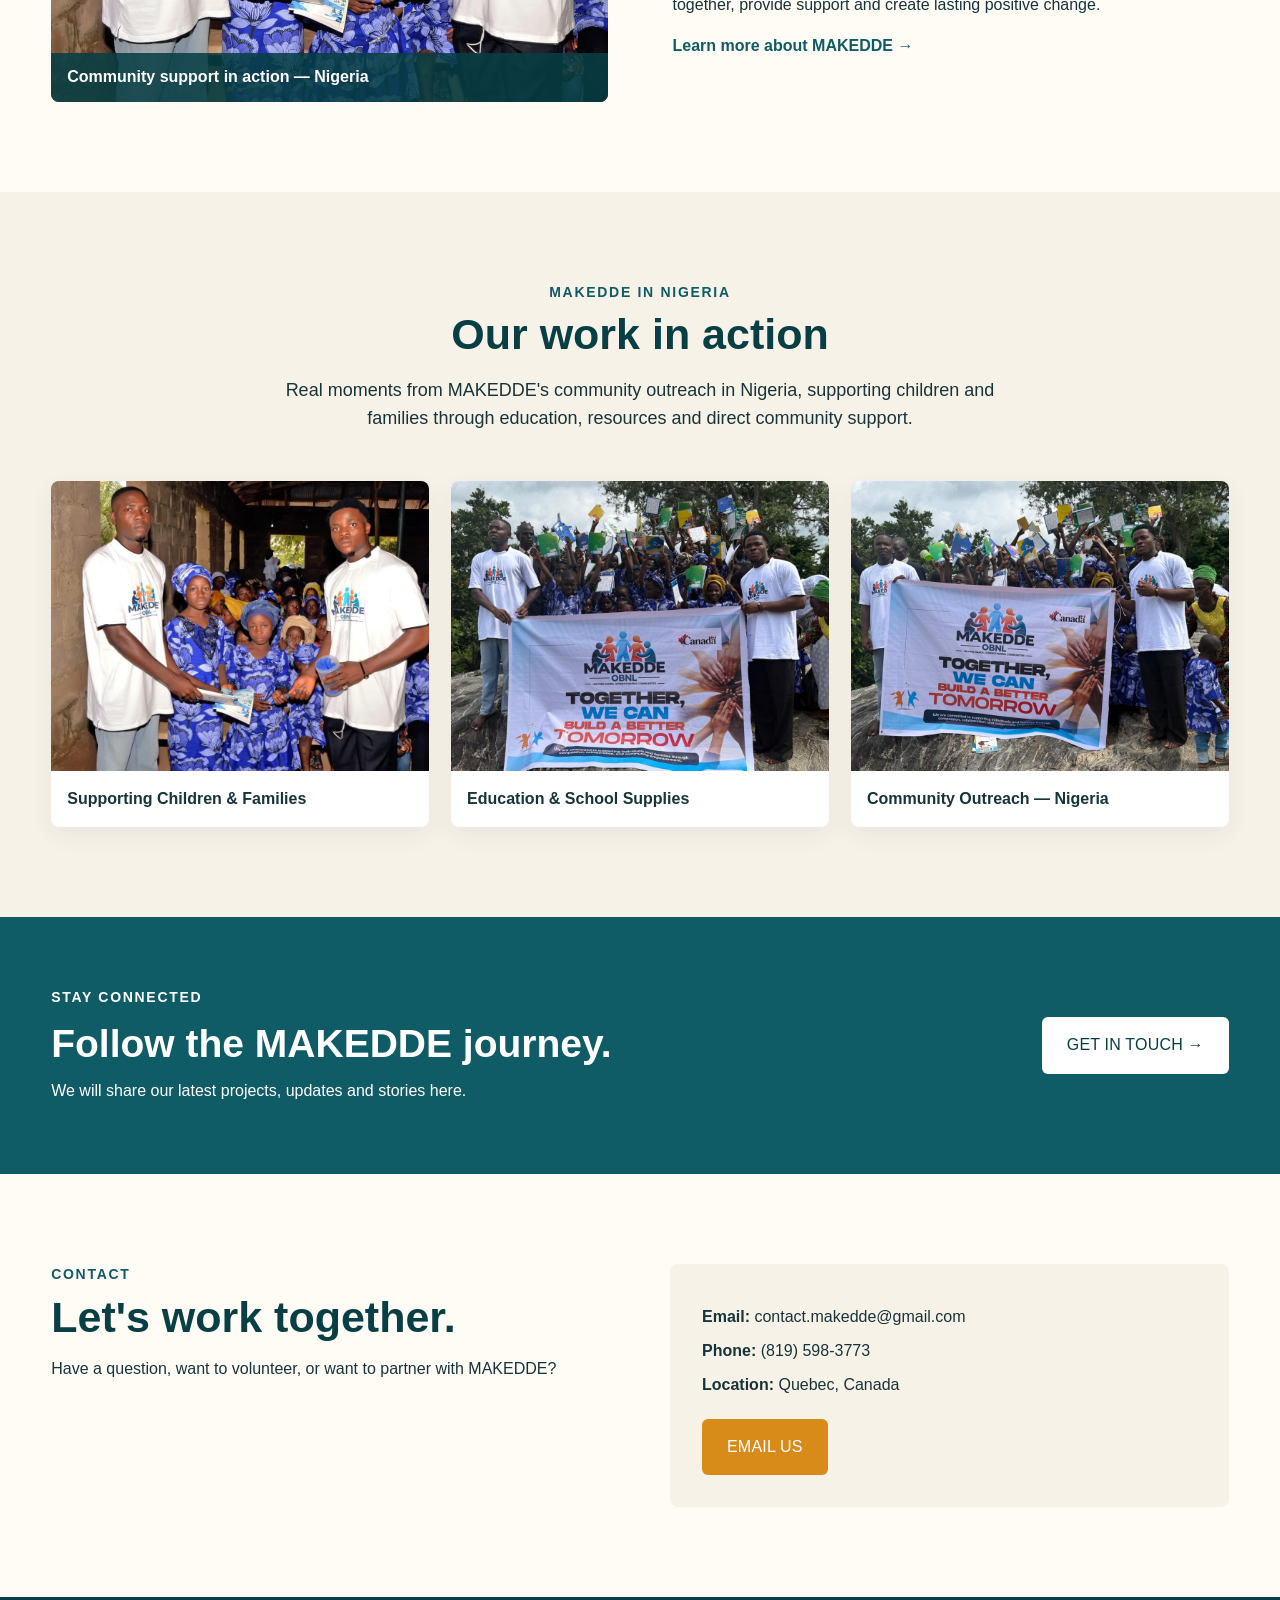
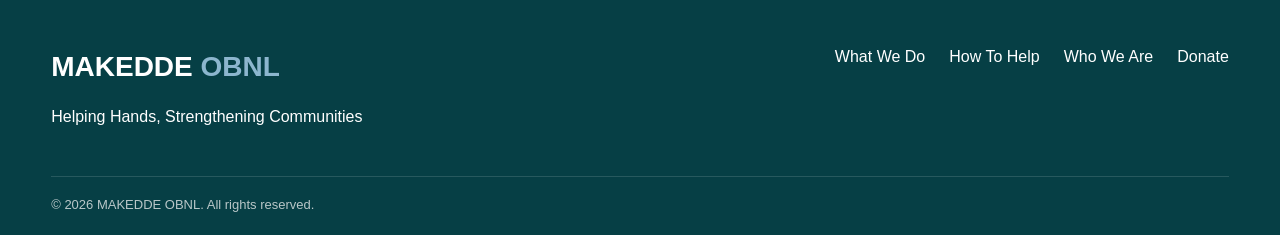
==== commit 374f680a: "Redesign mission pillars into clean impact cards" ====
--- a/index.html
+++ b/index.html
@@ -2,7 +2,7 @@
 <html lang="en"><head><meta charset="UTF-8"><meta name="viewport" content="width=device-width, initial-scale=1.0"><title>MAKEDDE OBNL | Helping Hands, Strengthening Communities</title><meta name="description" content="MAKEDDE OBNL is dedicated to helping people in need and strengthening communities around the world."><link rel="stylesheet" href="styles.css"></head><body>
 <header class="site-header"><div class="topbar"><div class="container topbar-inner"><span>HELPING HANDS, STRENGTHENING COMMUNITIES</span><div class="top-links"><a href="#stories">Gallery</a><a href="#news">News</a><a href="#contact">Contact</a></div></div></div><nav class="navbar"><div class="container nav-inner"><a class="logo" href="#home"><img class="logo-image" src="logo.svg" alt="MAKEDDE OBNL logo"></a><button class="menu-toggle" aria-label="Open menu">☰</button><div class="nav-links"><a class="active" href="#home">HOME</a><a href="#what-we-do">WHAT WE DO</a><a href="#how-to-help">HOW TO HELP</a><a href="#about">WHO WE ARE</a><a class="nav-donate" href="donate.html">DONATE NOW <span>♥</span></a></div></div></nav></header>
 <main id="home"><section class="hero mockup-hero"><div class="container hero-grid"><div class="hero-copy"><p class="eyebrow blue">MAKEDDE OBNL</p><h1>TOGETHER,<br>WE CAN BUILD<br><em>A BETTER<br>FUTURE</em></h1><div class="gold-line"></div><p class="hero-text">MAKEDDE OBNL is dedicated to helping people in need and creating stronger communities around the world.</p><div class="hero-buttons"><a class="btn btn-teal" href="#what-we-do">WHAT WE DO <span>→</span></a><a class="btn btn-gold" href="donate.html">♥ &nbsp; DONATE NOW</a></div></div><div class="hero-photo"><img src="3.png" alt="MAKEDDE OBNL supporting children and families during community outreach in Nigeria"><div class="photo-shade"></div></div></div></section>
-<section class="mission-strip"><div class="container"><div class="mission-intro"><p class="eyebrow mission-label">OUR MISSION</p><h2>Helping Hands, Strengthening Communities</h2><p>We believe in the power of kindness and the impact of working together.<br>Our mission is to bring hope, provide support, and create lasting change.</p></div><div class="mission-pillars"><div class="mission-pillar"><div class="mission-symbol">♥</div><div><h3>HELP PEOPLE</h3><p>We provide essential aid and resources to those in need around the world.</p></div></div><div class="mission-pillar"><div class="mission-symbol gold-symbol">●●●</div><div><h3>BUILD COMMUNITIES</h3><p>We work with communities to create strong, sustainable and supportive environments.</p></div></div><div class="mission-pillar"><div class="mission-symbol">◎</div><div><h3>GLOBAL IMPACT</h3><p>Our reach goes beyond borders to bring help and hope to vulnerable regions.</p></div></div><div class="mission-pillar"><div class="mission-symbol gold-symbol">♥</div><div><h3>MAKE A DIFFERENCE</h3><p>Every action counts. Together, we can create a brighter future for all.</p></div></div></div></div></section>
+<section class="mission-strip"><div class="container"><div class="mission-intro"><p class="eyebrow mission-label">OUR IMPACT</p><h2>Creating Change, Together</h2><p>Every action we take has the power to transform lives and build stronger communities.<br>Here’s how we make a difference.</p></div><div class="mission-pillars"><article class="mission-pillar"><div class="mission-symbol">♥</div><h3>HELP PEOPLE</h3><div class="mission-divider"></div><p>We provide essential aid and resources to people and families in need.</p><a href="#what-we-do" class="mission-link">LEARN MORE <span>→</span></a></article><article class="mission-pillar"><div class="mission-symbol gold-symbol">●●●</div><h3>BUILD COMMUNITIES</h3><div class="mission-divider"></div><p>We work with communities to create strong, sustainable and supportive environments.</p><a href="#what-we-do" class="mission-link gold-link">LEARN MORE <span>→</span></a></article><article class="mission-pillar"><div class="mission-symbol">◎</div><h3>GLOBAL IMPACT</h3><div class="mission-divider"></div><p>Our reach goes beyond borders to bring help and hope where it is needed most.</p><a href="#stories" class="mission-link">LEARN MORE <span>→</span></a></article><article class="mission-pillar"><div class="mission-symbol gold-symbol">♥</div><h3>MAKE A DIFFERENCE</h3><div class="mission-divider"></div><p>Every action counts. Together, we can create a brighter future for all.</p><a href="#how-to-help" class="mission-link gold-link">LEARN MORE <span>→</span></a></article></div></div></section>
 <section class="impact-section"><div class="container"><div class="section-title"><h2>MAKING AN IMPACT TOGETHER</h2><div class="gold-line centered"></div></div><div class="stats"><div class="stat"><div class="stat-icon teal">◎</div><div><strong>2</strong><span>Countries Reached</span></div></div><div class="stat"><div class="stat-icon orange">♥</div><div><strong>2</strong><span>Community Projects</span></div></div><div class="stat"><div class="stat-icon teal">♟</div><div><strong>Growing</strong><span>Volunteer Team</span></div></div><div class="stat"><div class="stat-icon gold">✦</div><div><strong>100%</strong><span>Committed to Helping</span></div></div></div></div></section>
 <section id="what-we-do" class="section"><div class="container"><div class="section-heading"><p class="eyebrow blue">WHAT WE DO</p><h2>Helping people. Strengthening communities.</h2><p>We work to support people in need and create practical opportunities that help communities become stronger.</p></div><div class="cards"><article class="card"><div class="icon teal">♥</div><h3>Helping People</h3><p>We provide practical support to people and families facing difficult circumstances.</p></article><article class="card"><div class="icon orange">⌂</div><h3>Community Projects</h3><p>We support community projects that respond to real needs and create positive change.</p></article><article class="card"><div class="icon gold">✦</div><h3>Building Hope</h3><p>We believe every person deserves dignity, opportunity and a chance at a better future.</p></article></div></div></section>
 <section id="how-to-help" class="section cream"><div class="container two-column"><div><p class="eyebrow blue">HOW TO HELP</p><h2>Be part of the change.</h2><p>There are many ways you can stand with MAKEDDE and help us reach more people.</p><div class="help-list"><div><span>01</span><div><h3>Donate</h3><p>Every contribution helps us continue our work.</p></div></div><div><span>02</span><div><h3>Volunteer</h3><p>Join our growing team and give your time or skills.</p></div></div><div><span>03</span><div><h3>Spread the Word</h3><p>Share our mission with friends, family and your community.</p></div></div></div><a class="btn btn-gold" href="donate.html">HELP TODAY →</a></div><div class="feature-photo"><img src="2.png" alt="MAKEDDE OBNL volunteers in Nigeria"><div class="photo-caption">Our team serving communities in Nigeria.</div></div></div></section>
--- a/styles.css
+++ b/styles.css
@@ -1 +1 @@
-*{box-sizing:border-box}html{scroll-behavior:smooth}body{margin:0;font-family:Arial,Helvetica,sans-serif;color:#17343A;line-height:1.55;background:#FFFCF6}a{text-decoration:none;color:inherit}.container{width:min(1180px,92%);margin:auto}.topbar{background:#063F45;color:#fff;font-size:14px}.topbar-inner{height:54px;display:flex;justify-content:space-between;align-items:center}.top-links{display:flex;gap:32px}.top-links a:hover{opacity:.75}.navbar{background:#FFFCF6;color:#17343A;position:sticky;top:0;z-index:20;border-bottom:1px solid #e8e0d1}.nav-inner{min-height:138px;display:flex;align-items:center;justify-content:space-between}.logo{display:block;width:235px}.logo-image{width:220px;height:125px;object-fit:contain;display:block}.nav-links{display:flex;align-items:center;gap:42px;font-weight:800;font-size:18px}.nav-links a{padding:12px 0;position:relative}.nav-links a.active{color:#D88B19}.nav-links a.active:after{content:"";position:absolute;height:3px;background:#D88B19;left:0;right:0;bottom:2px}.nav-donate{background:#D88B19!important;color:#fff!important;padding:16px 22px!important;border-radius:6px;box-shadow:0 5px 12px #17343a22}.nav-donate span{font-size:18px;margin-left:8px}.menu-toggle{display:none;background:none;border:0;color:#17343A;font-size:28px}.hero{background:#FFFCF6;overflow:hidden}.hero-grid{display:grid;grid-template-columns:48% 52%;min-height:575px;align-items:stretch}.hero-copy{padding:70px 25px 70px 0;display:flex;flex-direction:column;justify-content:center}.eyebrow{font-size:14px;font-weight:900;letter-spacing:1.7px;margin:0 0 8px}.eyebrow.blue{color:#0F5B66}.hero h1{font-size:clamp(43px,5.3vw,72px);line-height:1.02;letter-spacing:-1px;margin:12px 0 24px;color:#073F45}.hero h1 em{font-style:normal;color:#D88B19}.gold-line{width:78px;height:4px;background:#D88B19;margin:2px 0 25px}.gold-line.centered{margin:12px auto 0;width:52px}.hero-text{font-size:20px;max-width:600px;margin:0 0 25px}.hero-buttons{display:flex;gap:18px;margin-top:5px}.btn{display:inline-block;padding:16px 25px;font-weight:900;border-radius:6px;transition:.2s;letter-spacing:.2px;border:0;cursor:pointer;font:inherit}.btn-teal{background:#073F45;color:#fff}.btn-teal:hover{background:#0F5B66;transform:translateY(-1px)}.btn-gold{background:#D88B19;color:#fff}.btn-gold:hover{background:#b96f0d;transform:translateY(-1px)}.btn-white{background:#fff;color:#073F45}.hero-photo{position:relative;min-height:575px;overflow:hidden}.hero-photo img{width:100%;height:100%;object-fit:cover;display:block}.photo-shade{position:absolute;inset:0;background:linear-gradient(90deg,#FFFCF6 0%,transparent 20%)}.impact-section{background:#FFFCF6;padding:30px 0 55px;border-top:1px solid #e8e0d1}.section-title{text-align:center}.section-title h2{font-size:31px;letter-spacing:.5px;margin:0;color:#073F45}.stats{display:grid;grid-template-columns:repeat(4,1fr);gap:35px;margin-top:18px}.stat{display:flex;align-items:center;gap:18px;justify-content:center}.stat-icon{width:76px;height:76px;border-radius:50%;display:grid;place-items:center;color:#fff;font-size:32px;flex:none}.stat-icon.teal{background:#0F5B66}.stat-icon.orange{background:#E76F25}.stat-icon.gold{background:#D88B19}.stat strong,.stat span{display:block}.stat strong{font-size:29px;line-height:1.1}.stat span{font-size:16px}.section{padding:90px 0}.cream{background:#F7F2E8}.section-heading{text-align:center;max-width:760px;margin:0 auto 48px}.section h2{font-size:43px;line-height:1.1;margin:8px 0 16px;color:#073F45}.section-heading>p:last-child{font-size:18px}.cards{display:grid;grid-template-columns:repeat(3,1fr);gap:26px}.card{padding:35px;background:#fff;border:1px solid #e7dfd1;box-shadow:0 8px 25px #17343a0e;border-radius:8px}.icon{width:58px;height:58px;border-radius:50%;display:grid;place-items:center;color:#fff;font-size:25px}.icon.teal{background:#0F5B66}.icon.orange{background:#E76F25}.icon.gold{background:#D88B19}.card h3{font-size:23px;margin-bottom:8px}.two-column{display:grid;grid-template-columns:1fr 1fr;gap:65px;align-items:center}.help-list{margin:28px 0}.help-list>div{display:flex;gap:18px;margin:19px 0}.help-list>div>span{font-weight:900;color:#D88B19;font-size:22px;min-width:30px}.help-list h3{margin:0;color:#073F45}.help-list p{margin:2px 0}.feature-photo{position:relative;overflow:hidden;border-radius:8px}.feature-photo img{width:100%;height:430px;object-fit:cover;display:block}.photo-caption{position:absolute;bottom:0;left:0;right:0;background:#073F45dd;color:#fff;padding:12px 16px;font-weight:700}.text-link{color:#0F5B66;font-weight:800}.gallery{display:grid;grid-template-columns:repeat(3,1fr);gap:22px}.gallery-item{background:#fff;border-radius:8px;overflow:hidden;box-shadow:0 8px 25px #17343a10}.gallery-item img{width:100%;height:290px;object-fit:cover;display:block}.gallery-item span{display:block;padding:16px;font-weight:800}.news-section{background:#0F5B66;color:#fff;padding:65px 0}.news-inner{display:flex;justify-content:space-between;align-items:center;gap:30px}.news-inner h2{font-size:39px;margin:4px 0}.news-inner p{margin:5px 0}.contact{display:grid;grid-template-columns:1fr 1fr;gap:60px}.contact-box{background:#F7F2E8;padding:32px;border-radius:8px}.contact-box p{margin:9px 0}.email-us-button{margin-top:12px}.contact-modal{position:fixed;inset:0;z-index:1000;display:none;align-items:center;justify-content:center;padding:24px}.contact-modal.open{display:flex}.contact-modal-backdrop{position:absolute;inset:0;background:#062f34cc;backdrop-filter:blur(3px)}.contact-modal-card{position:relative;z-index:1;width:min(560px,100%);max-height:90vh;overflow:auto;background:#FFFCF6;border-radius:12px;padding:34px;box-shadow:0 24px 70px #0005}.contact-modal-card h2{margin:4px 0 8px;color:#073F45;font-size:34px;line-height:1.1}.contact-modal-card>p{margin-top:0}.modal-close{position:absolute;top:14px;right:16px;width:40px;height:40px;border:0;border-radius:50%;background:#F7F2E8;color:#073F45;font-size:28px;line-height:1;cursor:pointer}.contact-form{margin-top:24px}.contact-form label{font-weight:800;display:block;margin-bottom:7px}.contact-form input,.contact-form textarea{width:100%;padding:14px;border:1px solid #b9b4aa;border-radius:6px;background:#fff;font:inherit;color:#17343A;margin-bottom:18px}.contact-form textarea{resize:vertical;min-height:150px}.contact-form input:focus,.contact-form textarea:focus{outline:3px solid #0F5B6622;border-color:#0F5B66}body.modal-open{overflow:hidden}footer{background:#063F45;color:#fff;padding:48px 0 20px}.footer-inner{display:flex;justify-content:space-between;gap:30px}.footer-logo{font-size:28px;font-weight:900;color:#fff}.footer-logo span{color:#8CB6CE}.footer-links{display:flex;gap:24px;flex-wrap:wrap}.copyright{border-top:1px solid #ffffff22;margin-top:30px;padding-top:18px;color:#b9c7c8;font-size:13px}.donate-page{padding:80px 0;min-height:80vh;background:#F7F2E8}.donate-layout{display:grid;grid-template-columns:1fr 470px;gap:70px;align-items:start}.donate-intro h1{font-size:52px}.trust-box{margin-top:35px;background:#fff;border-left:5px solid #D88B19;padding:20px}.donate-card{background:#fff;padding:30px;box-shadow:0 8px 30px #17343a18;border-radius:8px}.gift-tabs{display:grid;grid-template-columns:1fr 1fr;margin-bottom:28px}.gift-tabs button{padding:14px;border:1px solid #ccc;background:#fff;font-weight:800}.gift-tabs .active{background:#0F5B66;color:#fff}.amounts{display:grid;grid-template-columns:1fr 1fr;gap:10px;margin:15px 0 20px}.amounts button{padding:17px;border:2px solid #0F5B66;background:#fff;color:#0F5B66;font-weight:900;font-size:16px;border-radius:4px}.amounts button:hover{background:#0F5B66;color:#fff}label{font-weight:700;display:block;margin-bottom:7px}input{width:100%;padding:14px;border:1px solid #bbb;font-size:16px;margin-bottom:18px}.full{width:100%;text-align:center}.small{font-size:12px;color:#666}.back-link{font-weight:800;color:#0F5B66}@media(max-width:900px){.top-links{display:none}.nav-inner{min-height:105px}.logo-image{width:175px;height:92px}.nav-links{display:none;position:absolute;top:105px;left:0;right:0;background:#0F5B66;color:#fff;flex-direction:column;align-items:stretch;padding:12px 4%;gap:0}.nav-links.open{display:flex}.nav-links a{padding:14px}.nav-links a.active{color:#fff}.nav-links a.active:after{display:none}.menu-toggle{display:block}.hero-grid{grid-template-columns:1fr}.hero-copy{padding:55px 0}.hero-photo{min-height:430px}.photo-shade{background:linear-gradient(180deg,#FFFCF6 0%,transparent 18%)}.stats{grid-template-columns:repeat(2,1fr)}.cards,.gallery,.two-column,.contact,.donate-layout{grid-template-columns:1fr}.section{padding:65px 0}.section h2{font-size:35px}.news-inner,.footer-inner{flex-direction:column;align-items:flex-start}.donate-layout{gap:35px}}@media(max-width:520px){.topbar-inner{font-size:11px}.stats{grid-template-columns:1fr}.hero h1{font-size:43px}.hero-buttons{flex-direction:column;align-items:flex-start}.hero-photo{min-height:330px}.gallery-item img{height:230px}.contact-modal{padding:14px}.contact-modal-card{padding:28px 20px 22px}.contact-modal-card h2{font-size:29px}}+*{box-sizing:border-box}html{scroll-behavior:smooth}body{margin:0;font-family:Arial,Helvetica,sans-serif;color:#17343A;line-height:1.55;background:#FFFCF6}a{text-decoration:none;color:inherit}.container{width:min(1360px,92%);margin:auto}.topbar{background:#063F45;color:#fff;font-size:14px}.topbar-inner{height:48px;display:flex;justify-content:space-between;align-items:center}.top-links{display:flex;gap:32px}.top-links a:hover{opacity:.75}.navbar{background:#FFFCF6;color:#17343A;position:sticky;top:0;z-index:20;border-bottom:1px solid #e8e0d1}.nav-inner{min-height:145px;display:flex;align-items:center;justify-content:space-between}.logo{display:block;width:245px}.logo-image{width:230px;height:130px;object-fit:contain;display:block}.nav-links{display:flex;align-items:center;gap:58px;font-weight:800;font-size:18px}.nav-links a{padding:12px 0;position:relative}.nav-links a.active{color:#D88B19}.nav-links a.active:after{content:"";position:absolute;height:3px;background:#D88B19;left:0;right:0;bottom:2px}.nav-donate{background:#D88B19!important;color:#fff!important;padding:18px 27px!important;border-radius:6px;box-shadow:0 5px 12px #17343a22}.nav-donate span{font-size:18px;margin-left:8px}.menu-toggle{display:none;background:none;border:0;color:#17343A;font-size:28px}.hero{background:#FFFCF6;overflow:hidden}.mockup-hero .hero-grid{display:grid;grid-template-columns:36% 64%;height:545px;align-items:stretch}.mockup-hero .hero-copy{padding:44px 20px 42px 0;display:flex;flex-direction:column;justify-content:center;z-index:3}.eyebrow{font-size:14px;font-weight:900;letter-spacing:1.7px;margin:0 0 8px}.eyebrow.blue{color:#0F5B66}.mockup-hero h1{font-size:clamp(46px,4.05vw,66px);line-height:.99;letter-spacing:-1.5px;margin:12px 0 22px;color:#073F45}.mockup-hero h1 em{font-style:normal;color:#D88B19}.gold-line{width:68px;height:4px;background:#D88B19;margin:2px 0 19px}.gold-line.centered{margin:12px auto 0;width:52px}.hero-text{font-size:18px;max-width:430px;margin:0 0 22px}.hero-buttons{display:flex;gap:16px;margin-top:2px}.btn{display:inline-block;padding:16px 25px;font-weight:900;border-radius:6px;transition:.2s;letter-spacing:.2px;border:0;cursor:pointer;font:inherit}.btn-teal{background:#073F45;color:#fff}.btn-teal:hover{background:#0F5B66;transform:translateY(-1px)}.btn-gold{background:#D88B19;color:#fff}.btn-gold:hover{background:#b96f0d;transform:translateY(-1px)}.btn-white{background:#fff;color:#073F45}.mockup-hero .hero-photo{position:relative;min-width:0;overflow:visible;margin-right:calc((100vw - min(1360px,92vw))/ -2)}.mockup-hero .hero-photo img{position:absolute;inset:0;width:100%;height:100%;object-fit:cover;object-position:48% 47%;display:block}.photo-shade{position:absolute;z-index:2;top:0;bottom:0;left:-1px;width:210px;background:linear-gradient(90deg,#FFFCF6 0%,#FFFCF6 8%,rgba(255,252,246,.94) 23%,rgba(255,252,246,.67) 47%,rgba(255,252,246,.28) 72%,transparent 100%)}.mission-strip{background:#FFFCF6;padding:28px 0 42px;border-top:1px solid #eee5d7}.mission-intro{text-align:center}.mission-label{color:#D88B19;margin-bottom:3px}.mission-intro h2{font-size:31px;line-height:1.1;color:#073F45;margin:3px 0 7px}.mission-intro>p:last-child{margin:0;font-size:16px}.mission-pillars{display:grid;grid-template-columns:repeat(4,1fr);gap:35px;margin-top:30px}.mission-pillar{display:grid;grid-template-columns:58px 1fr;gap:14px;align-items:start}.mission-symbol{font-size:42px;line-height:1;color:#0F7A85;text-align:center;font-weight:900}.gold-symbol{color:#D88B19}.mission-pillar h3{font-size:15px;margin:0 0 6px;color:#073F45}.mission-pillar p{font-size:14px;margin:0}.impact-section{background:#F7F2E8;padding:38px 0 52px;border-top:1px solid #e8e0d1}.section-title{text-align:center}.section-title h2{font-size:31px;letter-spacing:.5px;margin:0;color:#073F45}.stats{display:grid;grid-template-columns:repeat(4,1fr);gap:35px;margin-top:18px}.stat{display:flex;align-items:center;gap:18px;justify-content:center}.stat-icon{width:76px;height:76px;border-radius:50%;display:grid;place-items:center;color:#fff;font-size:32px;flex:none}.stat-icon.teal{background:#0F5B66}.stat-icon.orange{background:#E76F25}.stat-icon.gold{background:#D88B19}.stat strong,.stat span{display:block}.stat strong{font-size:29px;line-height:1.1}.stat span{font-size:16px}.section{padding:90px 0}.cream{background:#F7F2E8}.section-heading{text-align:center;max-width:760px;margin:0 auto 48px}.section h2{font-size:43px;line-height:1.1;margin:8px 0 16px;color:#073F45}.section-heading>p:last-child{font-size:18px}.cards{display:grid;grid-template-columns:repeat(3,1fr);gap:26px}.card{padding:35px;background:#fff;border:1px solid #e7dfd1;box-shadow:0 8px 25px #17343a0e;border-radius:8px}.icon{width:58px;height:58px;border-radius:50%;display:grid;place-items:center;color:#fff;font-size:25px}.icon.teal{background:#0F5B66}.icon.orange{background:#E76F25}.icon.gold{background:#D88B19}.card h3{font-size:23px;margin-bottom:8px}.two-column{display:grid;grid-template-columns:1fr 1fr;gap:65px;align-items:center}.help-list{margin:28px 0}.help-list>div{display:flex;gap:18px;margin:19px 0}.help-list>div>span{font-weight:900;color:#D88B19;font-size:22px;min-width:30px}.help-list h3{margin:0;color:#073F45}.help-list p{margin:2px 0}.feature-photo{position:relative;overflow:hidden;border-radius:8px}.feature-photo img{width:100%;height:430px;object-fit:cover;display:block}.photo-caption{position:absolute;bottom:0;left:0;right:0;background:#073F45dd;color:#fff;padding:12px 16px;font-weight:700}.text-link{color:#0F5B66;font-weight:800}.gallery{display:grid;grid-template-columns:repeat(3,1fr);gap:22px}.gallery-item{background:#fff;border-radius:8px;overflow:hidden;box-shadow:0 8px 25px #17343a10}.gallery-item img{width:100%;height:290px;object-fit:cover;display:block}.gallery-item span{display:block;padding:16px;font-weight:800}.news-section{background:#0F5B66;color:#fff;padding:65px 0}.news-inner{display:flex;justify-content:space-between;align-items:center;gap:30px}.news-inner h2{font-size:39px;margin:4px 0}.news-inner p{margin:5px 0}.contact{display:grid;grid-template-columns:1fr 1fr;gap:60px}.contact-box{background:#F7F2E8;padding:32px;border-radius:8px}.contact-box p{margin:9px 0}.email-us-button{margin-top:12px}.contact-modal{position:fixed;inset:0;z-index:1000;display:none;align-items:center;justify-content:center;padding:24px}.contact-modal.open{display:flex}.contact-modal-backdrop{position:absolute;inset:0;background:#062f34cc;backdrop-filter:blur(3px)}.contact-modal-card{position:relative;z-index:1;width:min(560px,100%);max-height:90vh;overflow:auto;background:#FFFCF6;border-radius:12px;padding:34px;box-shadow:0 24px 70px #0005}.contact-modal-card h2{margin:4px 0 8px;color:#073F45;font-size:34px;line-height:1.1}.contact-modal-card>p{margin-top:0}.modal-close{position:absolute;top:14px;right:16px;width:40px;height:40px;border:0;border-radius:50%;background:#F7F2E8;color:#073F45;font-size:28px;line-height:1;cursor:pointer}.contact-form{margin-top:24px}.contact-form label{font-weight:800;display:block;margin-bottom:7px}.contact-form input,.contact-form textarea{width:100%;padding:14px;border:1px solid #b9b4aa;border-radius:6px;background:#fff;font:inherit;color:#17343A;margin-bottom:18px}.contact-form textarea{resize:vertical;min-height:150px}.contact-form input:focus,.contact-form textarea:focus{outline:3px solid #0F5B6622;border-color:#0F5B66}body.modal-open{overflow:hidden}footer{background:#063F45;color:#fff;padding:48px 0 20px}.footer-inner{display:flex;justify-content:space-between;gap:30px}.footer-logo{font-size:28px;font-weight:900;color:#fff}.footer-logo span{color:#8CB6CE}.footer-links{display:flex;gap:24px;flex-wrap:wrap}.copyright{border-top:1px solid #ffffff22;margin-top:30px;padding-top:18px;color:#b9c7c8;font-size:13px}.donate-page{padding:80px 0;min-height:80vh;background:#F7F2E8}.donate-layout{display:grid;grid-template-columns:1fr 470px;gap:70px;align-items:start}.donate-intro h1{font-size:52px}.trust-box{margin-top:35px;background:#fff;border-left:5px solid #D88B19;padding:20px}.donate-card{background:#fff;padding:30px;box-shadow:0 8px 30px #17343a18;border-radius:8px}.gift-tabs{display:grid;grid-template-columns:1fr 1fr;margin-bottom:28px}.gift-tabs button{padding:14px;border:1px solid #ccc;background:#fff;font-weight:800}.gift-tabs .active{background:#0F5B66;color:#fff}.amounts{display:grid;grid-template-columns:1fr 1fr;gap:10px;margin:15px 0 20px}.amounts button{padding:17px;border:2px solid #0F5B66;background:#fff;color:#0F5B66;font-weight:900;font-size:16px;border-radius:4px}.amounts button:hover{background:#0F5B66;color:#fff}label{font-weight:700;display:block;margin-bottom:7px}input{width:100%;padding:14px;border:1px solid #bbb;font-size:16px;margin-bottom:18px}.full{width:100%;text-align:center}.small{font-size:12px;color:#666}.back-link{font-weight:800;color:#0F5B66}@media(max-width:900px){.top-links{display:none}.nav-inner{min-height:105px}.logo-image{width:175px;height:92px}.nav-links{display:none;position:absolute;top:105px;left:0;right:0;background:#0F5B66;color:#fff;flex-direction:column;align-items:stretch;padding:12px 4%;gap:0}.nav-links.open{display:flex}.nav-links a{padding:14px}.nav-links a.active{color:#fff}.nav-links a.active:after{display:none}.menu-toggle{display:block}.mockup-hero .hero-grid{grid-template-columns:1fr;height:auto}.mockup-hero .hero-copy{padding:55px 0}.mockup-hero .hero-photo{height:440px;overflow:hidden;margin-right:0}.mockup-hero .hero-photo img{position:relative;width:100%;height:100%;object-position:center}.photo-shade{inset:-1px 0 auto 0;width:auto;height:90px;background:linear-gradient(180deg,#FFFCF6 0%,rgba(255,252,246,.65) 35%,transparent 100%)}.mission-pillars{grid-template-columns:repeat(2,1fr)}.stats{grid-template-columns:repeat(2,1fr)}.cards,.gallery,.two-column,.contact,.donate-layout{grid-template-columns:1fr}.section{padding:65px 0}.section h2{font-size:35px}.news-inner,.footer-inner{flex-direction:column;align-items:flex-start}.donate-layout{gap:35px}}@media(max-width:520px){.topbar-inner{font-size:11px}.mockup-hero h1{font-size:43px}.hero-buttons{flex-direction:column;align-items:flex-start}.mockup-hero .hero-photo{height:330px}.mission-intro h2{font-size:27px}.mission-pillars,.stats{grid-template-columns:1fr}.gallery-item img{height:230px}.contact-modal{padding:14px}.contact-modal-card{padding:28px 20px 22px}.contact-modal-card h2{font-size:29px}}
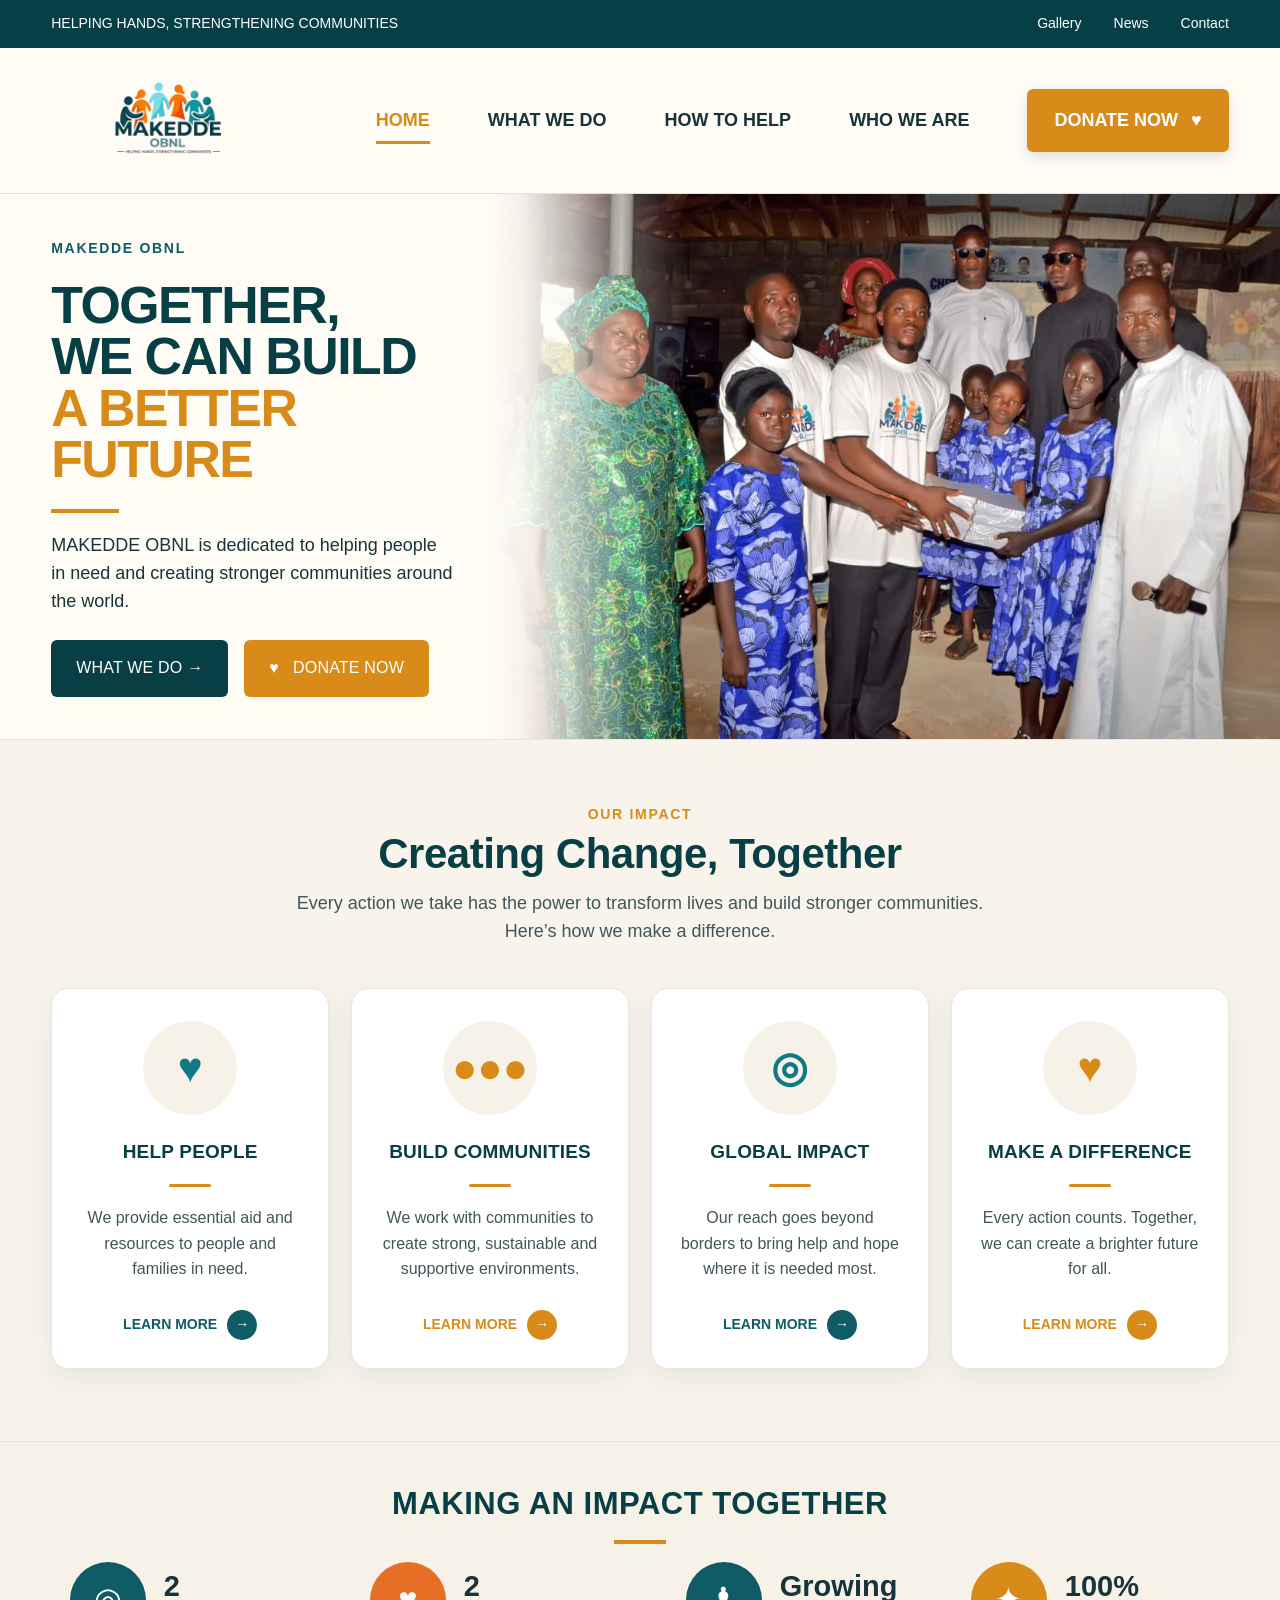
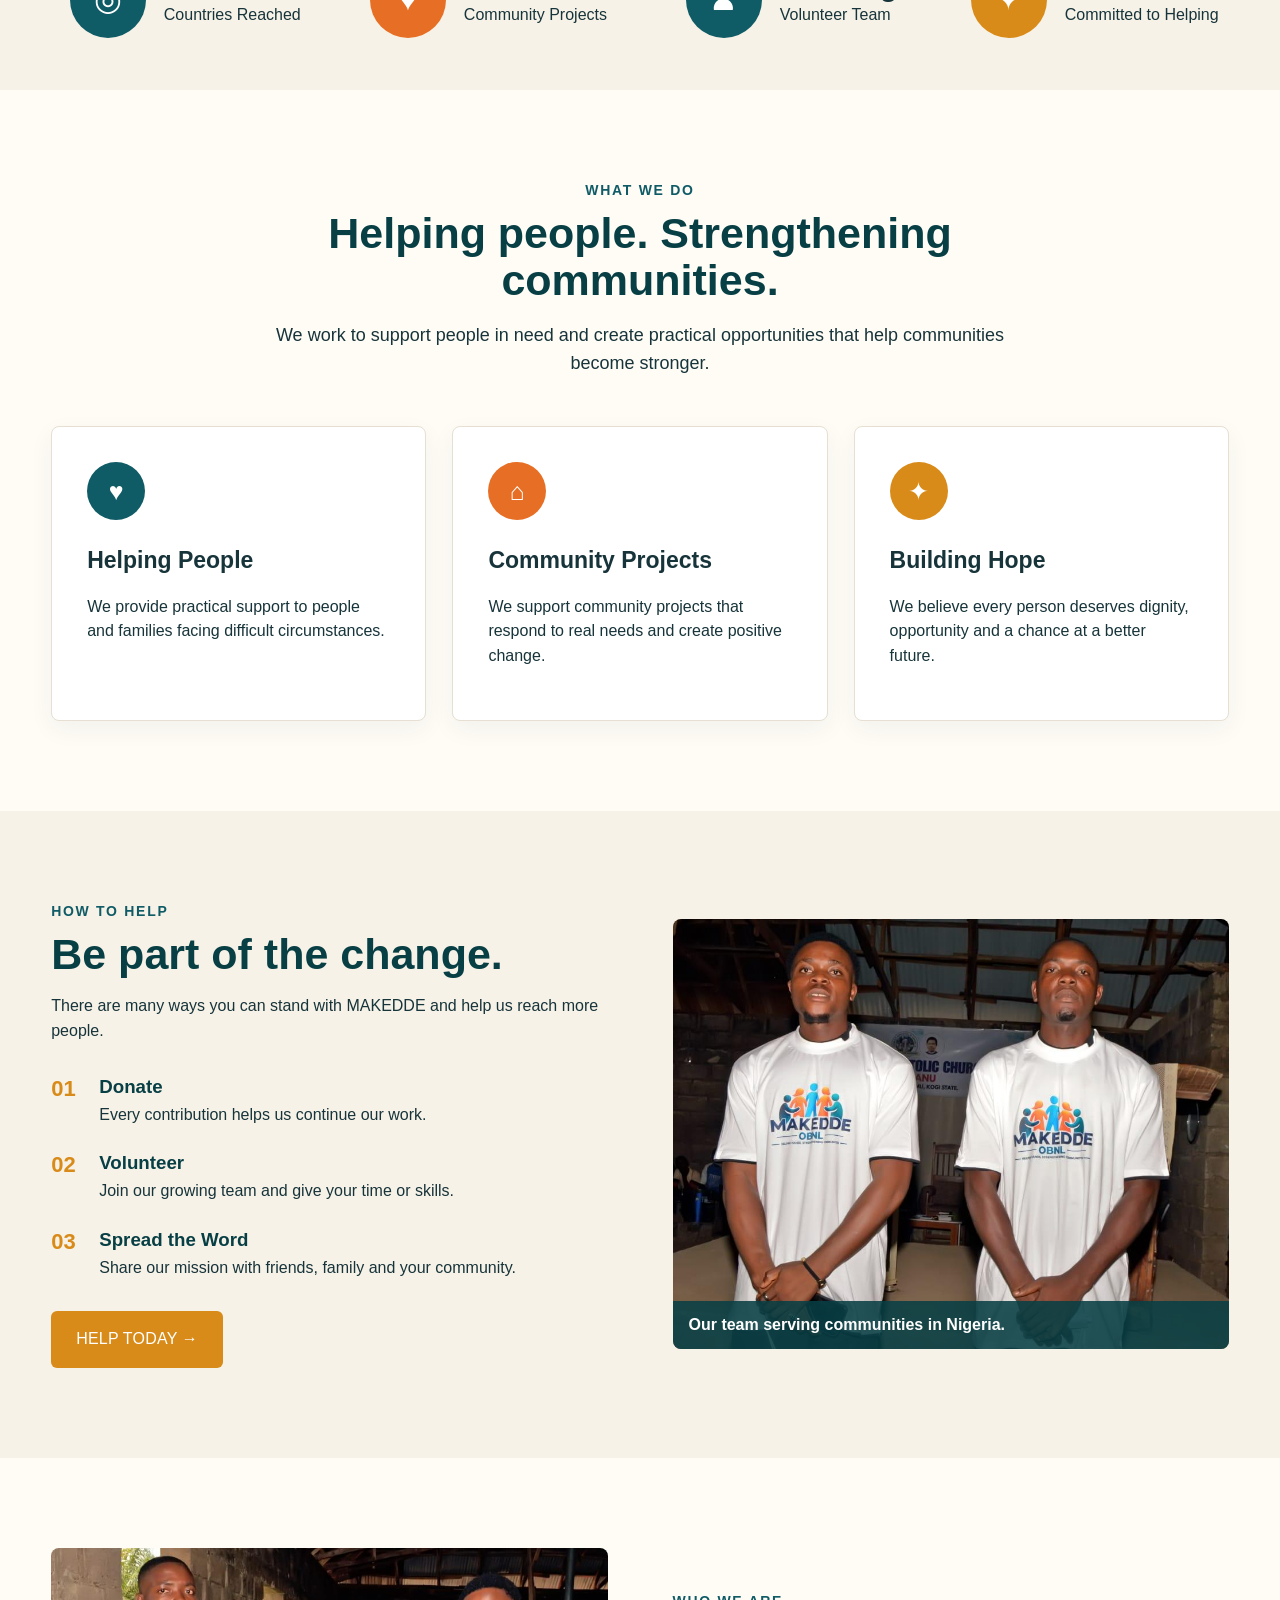
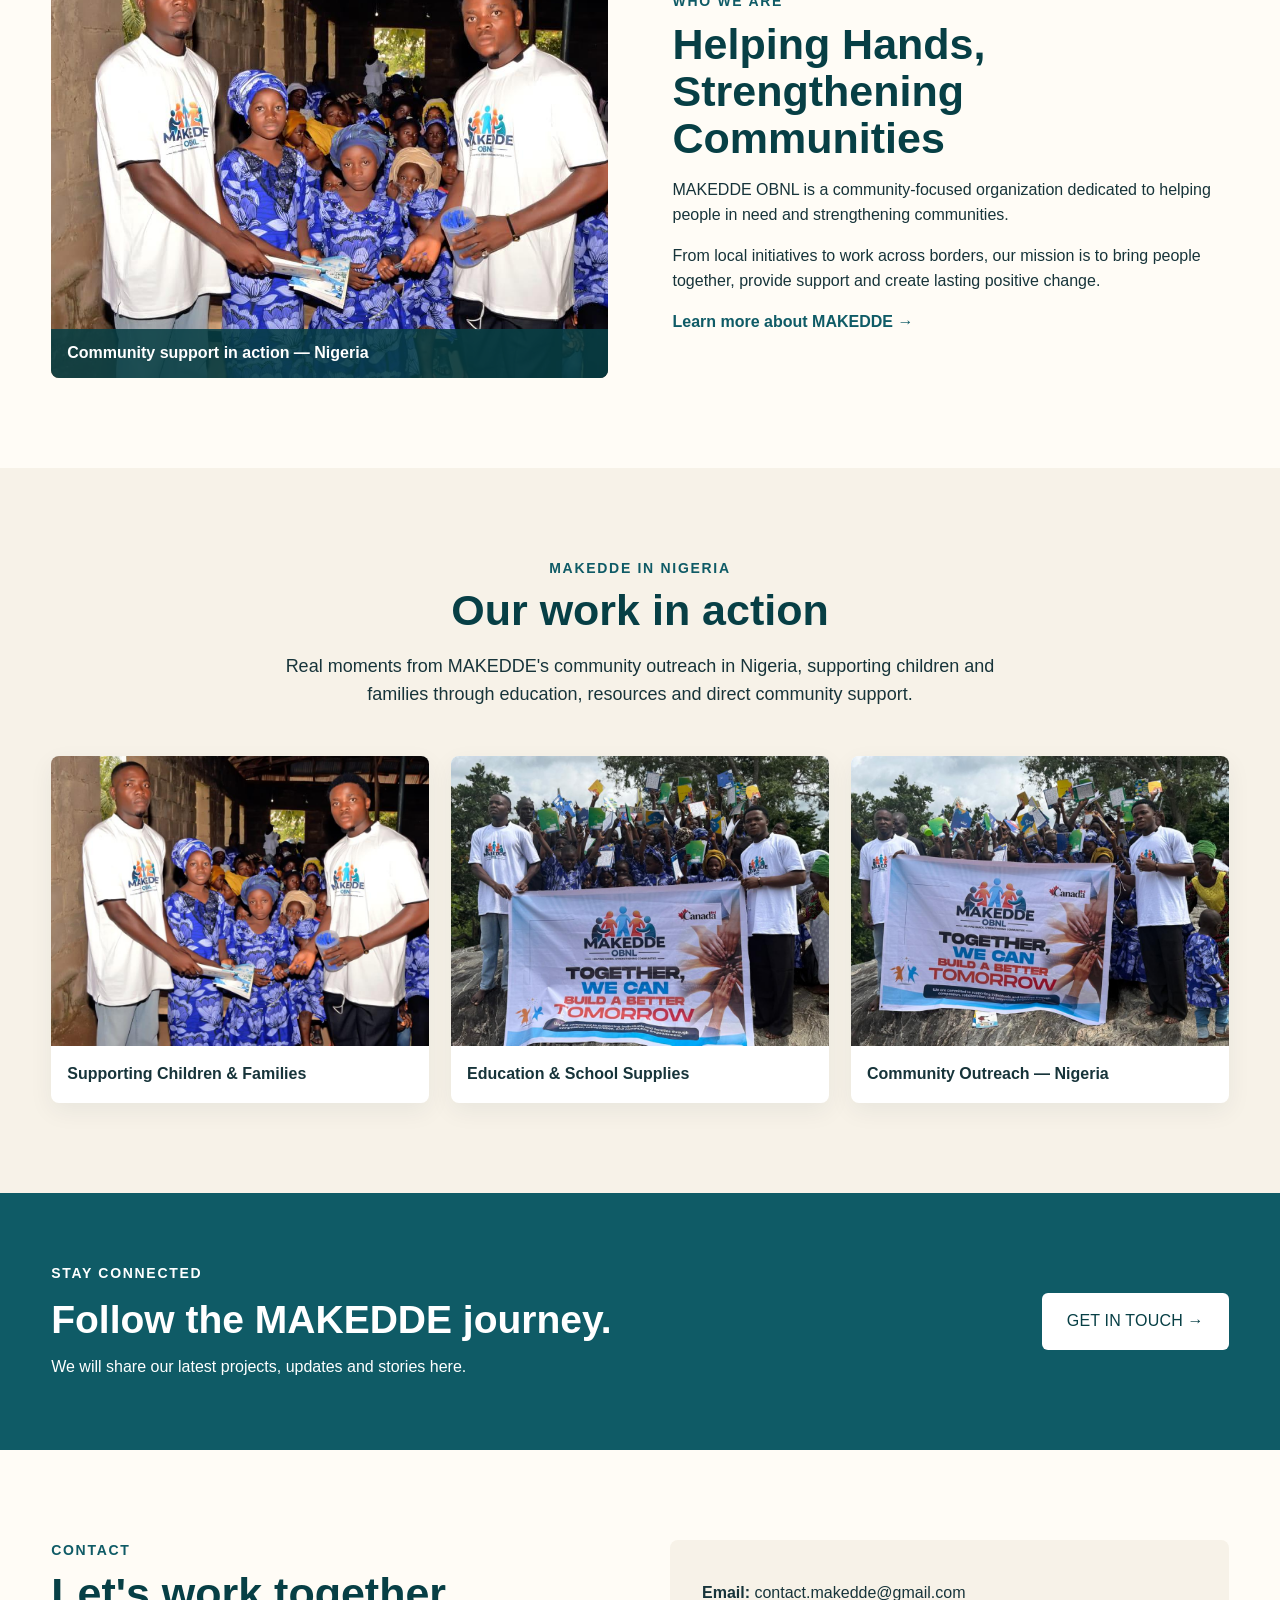
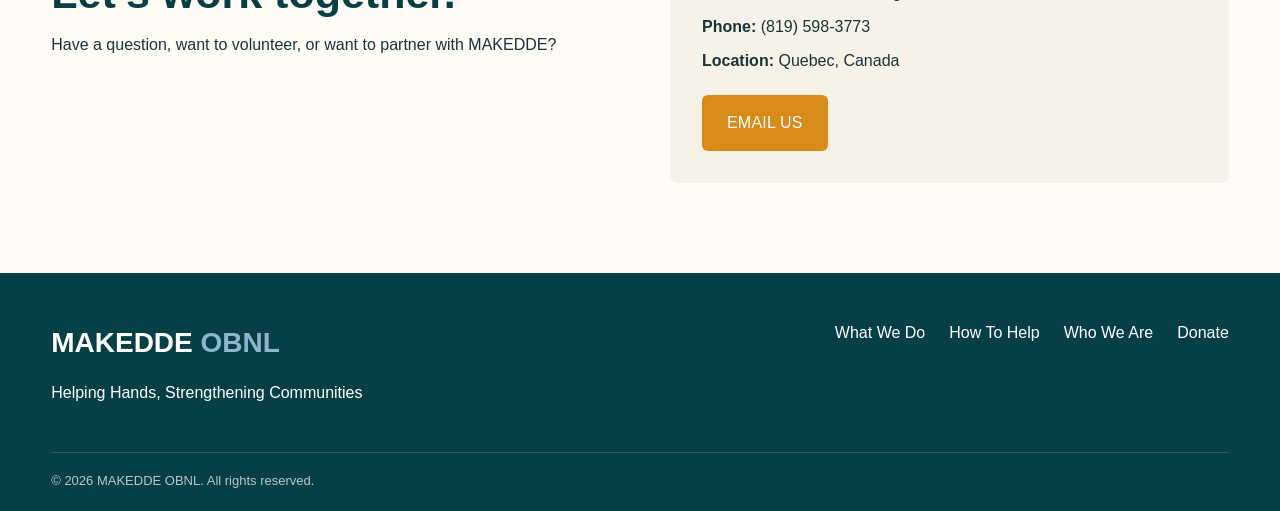
==== commit db9446b4: "Replace site header logo with new official MAKEDDE logo" ====
--- a/index.html
+++ b/index.html
@@ -1,6 +1,6 @@
 <!DOCTYPE html>
 <html lang="en"><head><meta charset="UTF-8"><meta name="viewport" content="width=device-width, initial-scale=1.0"><title>MAKEDDE OBNL | Helping Hands, Strengthening Communities</title><meta name="description" content="MAKEDDE OBNL is dedicated to helping people in need and strengthening communities around the world."><link rel="stylesheet" href="styles.css"></head><body>
-<header class="site-header"><div class="topbar"><div class="container topbar-inner"><span>HELPING HANDS, STRENGTHENING COMMUNITIES</span><div class="top-links"><a href="#stories">Gallery</a><a href="#news">News</a><a href="#contact">Contact</a></div></div></div><nav class="navbar"><div class="container nav-inner"><a class="logo" href="#home"><img class="logo-image" src="logo.svg" alt="MAKEDDE OBNL logo"></a><button class="menu-toggle" aria-label="Open menu">☰</button><div class="nav-links"><a class="active" href="#home">HOME</a><a href="#what-we-do">WHAT WE DO</a><a href="#how-to-help">HOW TO HELP</a><a href="#about">WHO WE ARE</a><a class="nav-donate" href="donate.html">DONATE NOW <span>♥</span></a></div></div></nav></header>
+<header class="site-header"><div class="topbar"><div class="container topbar-inner"><span>HELPING HANDS, STRENGTHENING COMMUNITIES</span><div class="top-links"><a href="#stories">Gallery</a><a href="#news">News</a><a href="#contact">Contact</a></div></div></div><nav class="navbar"><div class="container nav-inner"><a class="logo" href="#home"><img class="logo-image" src="LogoMakedde Transparent.png" alt="MAKEDDE OBNL official logo"></a><button class="menu-toggle" aria-label="Open menu">☰</button><div class="nav-links"><a class="active" href="#home">HOME</a><a href="#what-we-do">WHAT WE DO</a><a href="#how-to-help">HOW TO HELP</a><a href="#about">WHO WE ARE</a><a class="nav-donate" href="donate.html">DONATE NOW <span>♥</span></a></div></div></nav></header>
 <main id="home"><section class="hero mockup-hero"><div class="container hero-grid"><div class="hero-copy"><p class="eyebrow blue">MAKEDDE OBNL</p><h1>TOGETHER,<br>WE CAN BUILD<br><em>A BETTER<br>FUTURE</em></h1><div class="gold-line"></div><p class="hero-text">MAKEDDE OBNL is dedicated to helping people in need and creating stronger communities around the world.</p><div class="hero-buttons"><a class="btn btn-teal" href="#what-we-do">WHAT WE DO <span>→</span></a><a class="btn btn-gold" href="donate.html">♥ &nbsp; DONATE NOW</a></div></div><div class="hero-photo"><img src="3.png" alt="MAKEDDE OBNL supporting children and families during community outreach in Nigeria"><div class="photo-shade"></div></div></div></section>
 <section class="mission-strip"><div class="container"><div class="mission-intro"><p class="eyebrow mission-label">OUR IMPACT</p><h2>Creating Change, Together</h2><p>Every action we take has the power to transform lives and build stronger communities.<br>Here’s how we make a difference.</p></div><div class="mission-pillars"><article class="mission-pillar"><div class="mission-symbol">♥</div><h3>HELP PEOPLE</h3><div class="mission-divider"></div><p>We provide essential aid and resources to people and families in need.</p><a href="#what-we-do" class="mission-link">LEARN MORE <span>→</span></a></article><article class="mission-pillar"><div class="mission-symbol gold-symbol">●●●</div><h3>BUILD COMMUNITIES</h3><div class="mission-divider"></div><p>We work with communities to create strong, sustainable and supportive environments.</p><a href="#what-we-do" class="mission-link gold-link">LEARN MORE <span>→</span></a></article><article class="mission-pillar"><div class="mission-symbol">◎</div><h3>GLOBAL IMPACT</h3><div class="mission-divider"></div><p>Our reach goes beyond borders to bring help and hope where it is needed most.</p><a href="#stories" class="mission-link">LEARN MORE <span>→</span></a></article><article class="mission-pillar"><div class="mission-symbol gold-symbol">♥</div><h3>MAKE A DIFFERENCE</h3><div class="mission-divider"></div><p>Every action counts. Together, we can create a brighter future for all.</p><a href="#how-to-help" class="mission-link gold-link">LEARN MORE <span>→</span></a></article></div></div></section>
 <section class="impact-section"><div class="container"><div class="section-title"><h2>MAKING AN IMPACT TOGETHER</h2><div class="gold-line centered"></div></div><div class="stats"><div class="stat"><div class="stat-icon teal">◎</div><div><strong>2</strong><span>Countries Reached</span></div></div><div class="stat"><div class="stat-icon orange">♥</div><div><strong>2</strong><span>Community Projects</span></div></div><div class="stat"><div class="stat-icon teal">♟</div><div><strong>Growing</strong><span>Volunteer Team</span></div></div><div class="stat"><div class="stat-icon gold">✦</div><div><strong>100%</strong><span>Committed to Helping</span></div></div></div></div></section>
--- a/styles.css
+++ b/styles.css
@@ -1 +1 @@
-*{box-sizing:border-box}html{scroll-behavior:smooth}body{margin:0;font-family:Arial,Helvetica,sans-serif;color:#17343A;line-height:1.55;background:#FFFCF6}a{text-decoration:none;color:inherit}.container{width:min(1360px,92%);margin:auto}.topbar{background:#063F45;color:#fff;font-size:14px}.topbar-inner{height:48px;display:flex;justify-content:space-between;align-items:center}.top-links{display:flex;gap:32px}.top-links a:hover{opacity:.75}.navbar{background:#FFFCF6;color:#17343A;position:sticky;top:0;z-index:20;border-bottom:1px solid #e8e0d1}.nav-inner{min-height:145px;display:flex;align-items:center;justify-content:space-between}.logo{display:block;width:245px}.logo-image{width:230px;height:130px;object-fit:contain;display:block}.nav-links{display:flex;align-items:center;gap:58px;font-weight:800;font-size:18px}.nav-links a{padding:12px 0;position:relative}.nav-links a.active{color:#D88B19}.nav-links a.active:after{content:"";position:absolute;height:3px;background:#D88B19;left:0;right:0;bottom:2px}.nav-donate{background:#D88B19!important;color:#fff!important;padding:18px 27px!important;border-radius:6px;box-shadow:0 5px 12px #17343a22}.nav-donate span{font-size:18px;margin-left:8px}.menu-toggle{display:none;background:none;border:0;color:#17343A;font-size:28px}.hero{background:#FFFCF6;overflow:hidden}.mockup-hero .hero-grid{display:grid;grid-template-columns:36% 64%;height:545px;align-items:stretch}.mockup-hero .hero-copy{padding:44px 20px 42px 0;display:flex;flex-direction:column;justify-content:center;z-index:3}.eyebrow{font-size:14px;font-weight:900;letter-spacing:1.7px;margin:0 0 8px}.eyebrow.blue{color:#0F5B66}.mockup-hero h1{font-size:clamp(46px,4.05vw,66px);line-height:.99;letter-spacing:-1.5px;margin:12px 0 22px;color:#073F45}.mockup-hero h1 em{font-style:normal;color:#D88B19}.gold-line{width:68px;height:4px;background:#D88B19;margin:2px 0 19px}.gold-line.centered{margin:12px auto 0;width:52px}.hero-text{font-size:18px;max-width:430px;margin:0 0 22px}.hero-buttons{display:flex;gap:16px;margin-top:2px}.btn{display:inline-block;padding:16px 25px;font-weight:900;border-radius:6px;transition:.2s;letter-spacing:.2px;border:0;cursor:pointer;font:inherit}.btn-teal{background:#073F45;color:#fff}.btn-teal:hover{background:#0F5B66;transform:translateY(-1px)}.btn-gold{background:#D88B19;color:#fff}.btn-gold:hover{background:#b96f0d;transform:translateY(-1px)}.btn-white{background:#fff;color:#073F45}.mockup-hero .hero-photo{position:relative;min-width:0;overflow:visible;margin-right:calc((100vw - min(1360px,92vw))/ -2)}.mockup-hero .hero-photo img{position:absolute;inset:0;width:100%;height:100%;object-fit:cover;object-position:48% 47%;display:block}.photo-shade{position:absolute;z-index:2;top:0;bottom:0;left:-1px;width:210px;background:linear-gradient(90deg,#FFFCF6 0%,#FFFCF6 8%,rgba(255,252,246,.94) 23%,rgba(255,252,246,.67) 47%,rgba(255,252,246,.28) 72%,transparent 100%)}.mission-strip{background:#FFFCF6;padding:28px 0 42px;border-top:1px solid #eee5d7}.mission-intro{text-align:center}.mission-label{color:#D88B19;margin-bottom:3px}.mission-intro h2{font-size:31px;line-height:1.1;color:#073F45;margin:3px 0 7px}.mission-intro>p:last-child{margin:0;font-size:16px}.mission-pillars{display:grid;grid-template-columns:repeat(4,1fr);gap:35px;margin-top:30px}.mission-pillar{display:grid;grid-template-columns:58px 1fr;gap:14px;align-items:start}.mission-symbol{font-size:42px;line-height:1;color:#0F7A85;text-align:center;font-weight:900}.gold-symbol{color:#D88B19}.mission-pillar h3{font-size:15px;margin:0 0 6px;color:#073F45}.mission-pillar p{font-size:14px;margin:0}.impact-section{background:#F7F2E8;padding:38px 0 52px;border-top:1px solid #e8e0d1}.section-title{text-align:center}.section-title h2{font-size:31px;letter-spacing:.5px;margin:0;color:#073F45}.stats{display:grid;grid-template-columns:repeat(4,1fr);gap:35px;margin-top:18px}.stat{display:flex;align-items:center;gap:18px;justify-content:center}.stat-icon{width:76px;height:76px;border-radius:50%;display:grid;place-items:center;color:#fff;font-size:32px;flex:none}.stat-icon.teal{background:#0F5B66}.stat-icon.orange{background:#E76F25}.stat-icon.gold{background:#D88B19}.stat strong,.stat span{display:block}.stat strong{font-size:29px;line-height:1.1}.stat span{font-size:16px}.section{padding:90px 0}.cream{background:#F7F2E8}.section-heading{text-align:center;max-width:760px;margin:0 auto 48px}.section h2{font-size:43px;line-height:1.1;margin:8px 0 16px;color:#073F45}.section-heading>p:last-child{font-size:18px}.cards{display:grid;grid-template-columns:repeat(3,1fr);gap:26px}.card{padding:35px;background:#fff;border:1px solid #e7dfd1;box-shadow:0 8px 25px #17343a0e;border-radius:8px}.icon{width:58px;height:58px;border-radius:50%;display:grid;place-items:center;color:#fff;font-size:25px}.icon.teal{background:#0F5B66}.icon.orange{background:#E76F25}.icon.gold{background:#D88B19}.card h3{font-size:23px;margin-bottom:8px}.two-column{display:grid;grid-template-columns:1fr 1fr;gap:65px;align-items:center}.help-list{margin:28px 0}.help-list>div{display:flex;gap:18px;margin:19px 0}.help-list>div>span{font-weight:900;color:#D88B19;font-size:22px;min-width:30px}.help-list h3{margin:0;color:#073F45}.help-list p{margin:2px 0}.feature-photo{position:relative;overflow:hidden;border-radius:8px}.feature-photo img{width:100%;height:430px;object-fit:cover;display:block}.photo-caption{position:absolute;bottom:0;left:0;right:0;background:#073F45dd;color:#fff;padding:12px 16px;font-weight:700}.text-link{color:#0F5B66;font-weight:800}.gallery{display:grid;grid-template-columns:repeat(3,1fr);gap:22px}.gallery-item{background:#fff;border-radius:8px;overflow:hidden;box-shadow:0 8px 25px #17343a10}.gallery-item img{width:100%;height:290px;object-fit:cover;display:block}.gallery-item span{display:block;padding:16px;font-weight:800}.news-section{background:#0F5B66;color:#fff;padding:65px 0}.news-inner{display:flex;justify-content:space-between;align-items:center;gap:30px}.news-inner h2{font-size:39px;margin:4px 0}.news-inner p{margin:5px 0}.contact{display:grid;grid-template-columns:1fr 1fr;gap:60px}.contact-box{background:#F7F2E8;padding:32px;border-radius:8px}.contact-box p{margin:9px 0}.email-us-button{margin-top:12px}.contact-modal{position:fixed;inset:0;z-index:1000;display:none;align-items:center;justify-content:center;padding:24px}.contact-modal.open{display:flex}.contact-modal-backdrop{position:absolute;inset:0;background:#062f34cc;backdrop-filter:blur(3px)}.contact-modal-card{position:relative;z-index:1;width:min(560px,100%);max-height:90vh;overflow:auto;background:#FFFCF6;border-radius:12px;padding:34px;box-shadow:0 24px 70px #0005}.contact-modal-card h2{margin:4px 0 8px;color:#073F45;font-size:34px;line-height:1.1}.contact-modal-card>p{margin-top:0}.modal-close{position:absolute;top:14px;right:16px;width:40px;height:40px;border:0;border-radius:50%;background:#F7F2E8;color:#073F45;font-size:28px;line-height:1;cursor:pointer}.contact-form{margin-top:24px}.contact-form label{font-weight:800;display:block;margin-bottom:7px}.contact-form input,.contact-form textarea{width:100%;padding:14px;border:1px solid #b9b4aa;border-radius:6px;background:#fff;font:inherit;color:#17343A;margin-bottom:18px}.contact-form textarea{resize:vertical;min-height:150px}.contact-form input:focus,.contact-form textarea:focus{outline:3px solid #0F5B6622;border-color:#0F5B66}body.modal-open{overflow:hidden}footer{background:#063F45;color:#fff;padding:48px 0 20px}.footer-inner{display:flex;justify-content:space-between;gap:30px}.footer-logo{font-size:28px;font-weight:900;color:#fff}.footer-logo span{color:#8CB6CE}.footer-links{display:flex;gap:24px;flex-wrap:wrap}.copyright{border-top:1px solid #ffffff22;margin-top:30px;padding-top:18px;color:#b9c7c8;font-size:13px}.donate-page{padding:80px 0;min-height:80vh;background:#F7F2E8}.donate-layout{display:grid;grid-template-columns:1fr 470px;gap:70px;align-items:start}.donate-intro h1{font-size:52px}.trust-box{margin-top:35px;background:#fff;border-left:5px solid #D88B19;padding:20px}.donate-card{background:#fff;padding:30px;box-shadow:0 8px 30px #17343a18;border-radius:8px}.gift-tabs{display:grid;grid-template-columns:1fr 1fr;margin-bottom:28px}.gift-tabs button{padding:14px;border:1px solid #ccc;background:#fff;font-weight:800}.gift-tabs .active{background:#0F5B66;color:#fff}.amounts{display:grid;grid-template-columns:1fr 1fr;gap:10px;margin:15px 0 20px}.amounts button{padding:17px;border:2px solid #0F5B66;background:#fff;color:#0F5B66;font-weight:900;font-size:16px;border-radius:4px}.amounts button:hover{background:#0F5B66;color:#fff}label{font-weight:700;display:block;margin-bottom:7px}input{width:100%;padding:14px;border:1px solid #bbb;font-size:16px;margin-bottom:18px}.full{width:100%;text-align:center}.small{font-size:12px;color:#666}.back-link{font-weight:800;color:#0F5B66}@media(max-width:900px){.top-links{display:none}.nav-inner{min-height:105px}.logo-image{width:175px;height:92px}.nav-links{display:none;position:absolute;top:105px;left:0;right:0;background:#0F5B66;color:#fff;flex-direction:column;align-items:stretch;padding:12px 4%;gap:0}.nav-links.open{display:flex}.nav-links a{padding:14px}.nav-links a.active{color:#fff}.nav-links a.active:after{display:none}.menu-toggle{display:block}.mockup-hero .hero-grid{grid-template-columns:1fr;height:auto}.mockup-hero .hero-copy{padding:55px 0}.mockup-hero .hero-photo{height:440px;overflow:hidden;margin-right:0}.mockup-hero .hero-photo img{position:relative;width:100%;height:100%;object-position:center}.photo-shade{inset:-1px 0 auto 0;width:auto;height:90px;background:linear-gradient(180deg,#FFFCF6 0%,rgba(255,252,246,.65) 35%,transparent 100%)}.mission-pillars{grid-template-columns:repeat(2,1fr)}.stats{grid-template-columns:repeat(2,1fr)}.cards,.gallery,.two-column,.contact,.donate-layout{grid-template-columns:1fr}.section{padding:65px 0}.section h2{font-size:35px}.news-inner,.footer-inner{flex-direction:column;align-items:flex-start}.donate-layout{gap:35px}}@media(max-width:520px){.topbar-inner{font-size:11px}.mockup-hero h1{font-size:43px}.hero-buttons{flex-direction:column;align-items:flex-start}.mockup-hero .hero-photo{height:330px}.mission-intro h2{font-size:27px}.mission-pillars,.stats{grid-template-columns:1fr}.gallery-item img{height:230px}.contact-modal{padding:14px}.contact-modal-card{padding:28px 20px 22px}.contact-modal-card h2{font-size:29px}}+*{box-sizing:border-box}html{scroll-behavior:smooth}body{margin:0;font-family:Arial,Helvetica,sans-serif;color:#17343A;line-height:1.55;background:#FFFCF6}a{text-decoration:none;color:inherit}.container{width:min(1360px,92%);margin:auto}.topbar{background:#063F45;color:#fff;font-size:14px}.topbar-inner{height:48px;display:flex;justify-content:space-between;align-items:center}.top-links{display:flex;gap:32px}.top-links a:hover{opacity:.75}.navbar{background:#FFFCF6;color:#17343A;position:sticky;top:0;z-index:20;border-bottom:1px solid #e8e0d1}.nav-inner{min-height:145px;display:flex;align-items:center;justify-content:space-between}.logo{display:block;width:245px}.logo-image{width:230px;height:130px;object-fit:contain;display:block}.nav-links{display:flex;align-items:center;gap:58px;font-weight:800;font-size:18px}.nav-links a{padding:12px 0;position:relative}.nav-links a.active{color:#D88B19}.nav-links a.active:after{content:"";position:absolute;height:3px;background:#D88B19;left:0;right:0;bottom:2px}.nav-donate{background:#D88B19!important;color:#fff!important;padding:18px 27px!important;border-radius:6px;box-shadow:0 5px 12px #17343a22}.nav-donate span{font-size:18px;margin-left:8px}.menu-toggle{display:none;background:none;border:0;color:#17343A;font-size:28px}.hero{background:#FFFCF6;overflow:hidden}.mockup-hero .hero-grid{display:grid;grid-template-columns:36% 64%;height:545px;align-items:stretch}.mockup-hero .hero-copy{padding:44px 20px 42px 0;display:flex;flex-direction:column;justify-content:center;z-index:3}.eyebrow{font-size:14px;font-weight:900;letter-spacing:1.7px;margin:0 0 8px}.eyebrow.blue{color:#0F5B66}.mockup-hero h1{font-size:clamp(46px,4.05vw,66px);line-height:.99;letter-spacing:-1.5px;margin:12px 0 22px;color:#073F45}.mockup-hero h1 em{font-style:normal;color:#D88B19}.gold-line{width:68px;height:4px;background:#D88B19;margin:2px 0 19px}.gold-line.centered{margin:12px auto 0;width:52px}.hero-text{font-size:18px;max-width:430px;margin:0 0 22px}.hero-buttons{display:flex;gap:16px;margin-top:2px}.btn{display:inline-block;padding:16px 25px;font-weight:900;border-radius:6px;transition:.2s;letter-spacing:.2px;border:0;cursor:pointer;font:inherit}.btn-teal{background:#073F45;color:#fff}.btn-teal:hover{background:#0F5B66;transform:translateY(-1px)}.btn-gold{background:#D88B19;color:#fff}.btn-gold:hover{background:#b96f0d;transform:translateY(-1px)}.btn-white{background:#fff;color:#073F45}.mockup-hero .hero-photo{position:relative;min-width:0;overflow:visible;margin-right:calc((100vw - min(1360px,92vw))/ -2)}.mockup-hero .hero-photo img{position:absolute;inset:0;width:100%;height:100%;object-fit:cover;object-position:48% 47%;display:block}.photo-shade{position:absolute;z-index:2;top:0;bottom:0;left:-1px;width:210px;background:linear-gradient(90deg,#FFFCF6 0%,#FFFCF6 8%,rgba(255,252,246,.94) 23%,rgba(255,252,246,.67) 47%,rgba(255,252,246,.28) 72%,transparent 100%)}.mission-strip{background:#F8F4EC;padding:64px 0 72px;border-top:1px solid #eee5d7}.mission-intro{text-align:center;max-width:760px;margin:0 auto}.mission-label{color:#D88B19;margin-bottom:6px}.mission-intro h2{font-size:42px;line-height:1.05;color:#073F45;margin:4px 0 14px;letter-spacing:-.5px}.mission-intro>p:last-child{margin:0;font-size:18px;color:#40565A}.mission-pillars{display:grid;grid-template-columns:repeat(4,1fr);gap:22px;margin-top:42px}.mission-pillar{background:#fff;border:1px solid #ece5da;border-radius:18px;padding:32px 26px 28px;text-align:center;box-shadow:0 10px 28px rgba(23,52,58,.08);display:flex;flex-direction:column;align-items:center;min-height:360px;transition:transform .2s ease,box-shadow .2s ease}.mission-pillar:hover{transform:translateY(-4px);box-shadow:0 16px 36px rgba(23,52,58,.12)}.mission-symbol{width:94px;height:94px;border-radius:50%;background:#F7F2E8;display:grid;place-items:center;font-size:42px;line-height:1;color:#0F7A85;text-align:center;font-weight:900;margin-bottom:22px}.gold-symbol{color:#D88B19}.mission-pillar h3{font-size:19px;margin:0;color:#073F45;letter-spacing:.2px}.mission-divider{width:42px;height:3px;background:#D88B19;border-radius:4px;margin:18px auto}.mission-pillar p{font-size:16px;line-height:1.6;margin:0;color:#40565A;max-width:245px}.mission-link{margin-top:auto;padding-top:28px;font-weight:900;font-size:14px;color:#0F5B66;display:inline-flex;align-items:center;gap:10px}.mission-link span{width:30px;height:30px;border-radius:50%;background:#0F5B66;color:#fff;display:grid;place-items:center}.gold-link{color:#D88B19}.gold-link span{background:#D88B19}.impact-section{background:#F7F2E8;padding:38px 0 52px;border-top:1px solid #e8e0d1}.section-title{text-align:center}.section-title h2{font-size:31px;letter-spacing:.5px;margin:0;color:#073F45}.stats{display:grid;grid-template-columns:repeat(4,1fr);gap:35px;margin-top:18px}.stat{display:flex;align-items:center;gap:18px;justify-content:center}.stat-icon{width:76px;height:76px;border-radius:50%;display:grid;place-items:center;color:#fff;font-size:32px;flex:none}.stat-icon.teal{background:#0F5B66}.stat-icon.orange{background:#E76F25}.stat-icon.gold{background:#D88B19}.stat strong,.stat span{display:block}.stat strong{font-size:29px;line-height:1.1}.stat span{font-size:16px}.section{padding:90px 0}.cream{background:#F7F2E8}.section-heading{text-align:center;max-width:760px;margin:0 auto 48px}.section h2{font-size:43px;line-height:1.1;margin:8px 0 16px;color:#073F45}.section-heading>p:last-child{font-size:18px}.cards{display:grid;grid-template-columns:repeat(3,1fr);gap:26px}.card{padding:35px;background:#fff;border:1px solid #e7dfd1;box-shadow:0 8px 25px #17343a0e;border-radius:8px}.icon{width:58px;height:58px;border-radius:50%;display:grid;place-items:center;color:#fff;font-size:25px}.icon.teal{background:#0F5B66}.icon.orange{background:#E76F25}.icon.gold{background:#D88B19}.card h3{font-size:23px;margin-bottom:8px}.two-column{display:grid;grid-template-columns:1fr 1fr;gap:65px;align-items:center}.help-list{margin:28px 0}.help-list>div{display:flex;gap:18px;margin:19px 0}.help-list>div>span{font-weight:900;color:#D88B19;font-size:22px;min-width:30px}.help-list h3{margin:0;color:#073F45}.help-list p{margin:2px 0}.feature-photo{position:relative;overflow:hidden;border-radius:8px}.feature-photo img{width:100%;height:430px;object-fit:cover;display:block}.photo-caption{position:absolute;bottom:0;left:0;right:0;background:#073F45dd;color:#fff;padding:12px 16px;font-weight:700}.text-link{color:#0F5B66;font-weight:800}.gallery{display:grid;grid-template-columns:repeat(3,1fr);gap:22px}.gallery-item{background:#fff;border-radius:8px;overflow:hidden;box-shadow:0 8px 25px #17343a10}.gallery-item img{width:100%;height:290px;object-fit:cover;display:block}.gallery-item span{display:block;padding:16px;font-weight:800}.news-section{background:#0F5B66;color:#fff;padding:65px 0}.news-inner{display:flex;justify-content:space-between;align-items:center;gap:30px}.news-inner h2{font-size:39px;margin:4px 0}.news-inner p{margin:5px 0}.contact{display:grid;grid-template-columns:1fr 1fr;gap:60px}.contact-box{background:#F7F2E8;padding:32px;border-radius:8px}.contact-box p{margin:9px 0}.email-us-button{margin-top:12px}.contact-modal{position:fixed;inset:0;z-index:1000;display:none;align-items:center;justify-content:center;padding:24px}.contact-modal.open{display:flex}.contact-modal-backdrop{position:absolute;inset:0;background:#062f34cc;backdrop-filter:blur(3px)}.contact-modal-card{position:relative;z-index:1;width:min(560px,100%);max-height:90vh;overflow:auto;background:#FFFCF6;border-radius:12px;padding:34px;box-shadow:0 24px 70px #0005}.contact-modal-card h2{margin:4px 0 8px;color:#073F45;font-size:34px;line-height:1.1}.contact-modal-card>p{margin-top:0}.modal-close{position:absolute;top:14px;right:16px;width:40px;height:40px;border:0;border-radius:50%;background:#F7F2E8;color:#073F45;font-size:28px;line-height:1;cursor:pointer}.contact-form{margin-top:24px}.contact-form label{font-weight:800;display:block;margin-bottom:7px}.contact-form input,.contact-form textarea{width:100%;padding:14px;border:1px solid #b9b4aa;border-radius:6px;background:#fff;font:inherit;color:#17343A;margin-bottom:18px}.contact-form textarea{resize:vertical;min-height:150px}.contact-form input:focus,.contact-form textarea:focus{outline:3px solid #0F5B6622;border-color:#0F5B66}body.modal-open{overflow:hidden}footer{background:#063F45;color:#fff;padding:48px 0 20px}.footer-inner{display:flex;justify-content:space-between;gap:30px}.footer-logo{font-size:28px;font-weight:900;color:#fff}.footer-logo span{color:#8CB6CE}.footer-links{display:flex;gap:24px;flex-wrap:wrap}.copyright{border-top:1px solid #ffffff22;margin-top:30px;padding-top:18px;color:#b9c7c8;font-size:13px}.donate-page{padding:80px 0;min-height:80vh;background:#F7F2E8}.donate-layout{display:grid;grid-template-columns:1fr 470px;gap:70px;align-items:start}.donate-intro h1{font-size:52px}.trust-box{margin-top:35px;background:#fff;border-left:5px solid #D88B19;padding:20px}.donate-card{background:#fff;padding:30px;box-shadow:0 8px 30px #17343a18;border-radius:8px}.gift-tabs{display:grid;grid-template-columns:1fr 1fr;margin-bottom:28px}.gift-tabs button{padding:14px;border:1px solid #ccc;background:#fff;font-weight:800}.gift-tabs .active{background:#0F5B66;color:#fff}.amounts{display:grid;grid-template-columns:1fr 1fr;gap:10px;margin:15px 0 20px}.amounts button{padding:17px;border:2px solid #0F5B66;background:#fff;color:#0F5B66;font-weight:900;font-size:16px;border-radius:4px}.amounts button:hover{background:#0F5B66;color:#fff}label{font-weight:700;display:block;margin-bottom:7px}input{width:100%;padding:14px;border:1px solid #bbb;font-size:16px;margin-bottom:18px}.full{width:100%;text-align:center}.small{font-size:12px;color:#666}.back-link{font-weight:800;color:#0F5B66}@media(max-width:1100px){.mission-pillars{grid-template-columns:repeat(2,1fr)}}@media(max-width:900px){.top-links{display:none}.nav-inner{min-height:105px}.logo-image{width:175px;height:92px}.nav-links{display:none;position:absolute;top:105px;left:0;right:0;background:#0F5B66;color:#fff;flex-direction:column;align-items:stretch;padding:12px 4%;gap:0}.nav-links.open{display:flex}.nav-links a{padding:14px}.nav-links a.active{color:#fff}.nav-links a.active:after{display:none}.menu-toggle{display:block}.mockup-hero .hero-grid{grid-template-columns:1fr;height:auto}.mockup-hero .hero-copy{padding:55px 0}.mockup-hero .hero-photo{height:440px;overflow:hidden;margin-right:0}.mockup-hero .hero-photo img{position:relative;width:100%;height:100%;object-position:center}.photo-shade{inset:-1px 0 auto 0;width:auto;height:90px;background:linear-gradient(180deg,#FFFCF6 0%,rgba(255,252,246,.65) 35%,transparent 100%)}.stats{grid-template-columns:repeat(2,1fr)}.cards,.gallery,.two-column,.contact,.donate-layout{grid-template-columns:1fr}.section{padding:65px 0}.section h2{font-size:35px}.news-inner,.footer-inner{flex-direction:column;align-items:flex-start}.donate-layout{gap:35px}}@media(max-width:620px){.mission-strip{padding:50px 0}.mission-intro h2{font-size:34px}.mission-pillars{grid-template-columns:1fr}.mission-pillar{min-height:auto}.mission-pillar p{max-width:310px}}@media(max-width:520px){.topbar-inner{font-size:11px}.mockup-hero h1{font-size:43px}.hero-buttons{flex-direction:column;align-items:flex-start}.mockup-hero .hero-photo{height:330px}.stats{grid-template-columns:1fr}.gallery-item img{height:230px}.contact-modal{padding:14px}.contact-modal-card{padding:28px 20px 22px}.contact-modal-card h2{font-size:29px}}
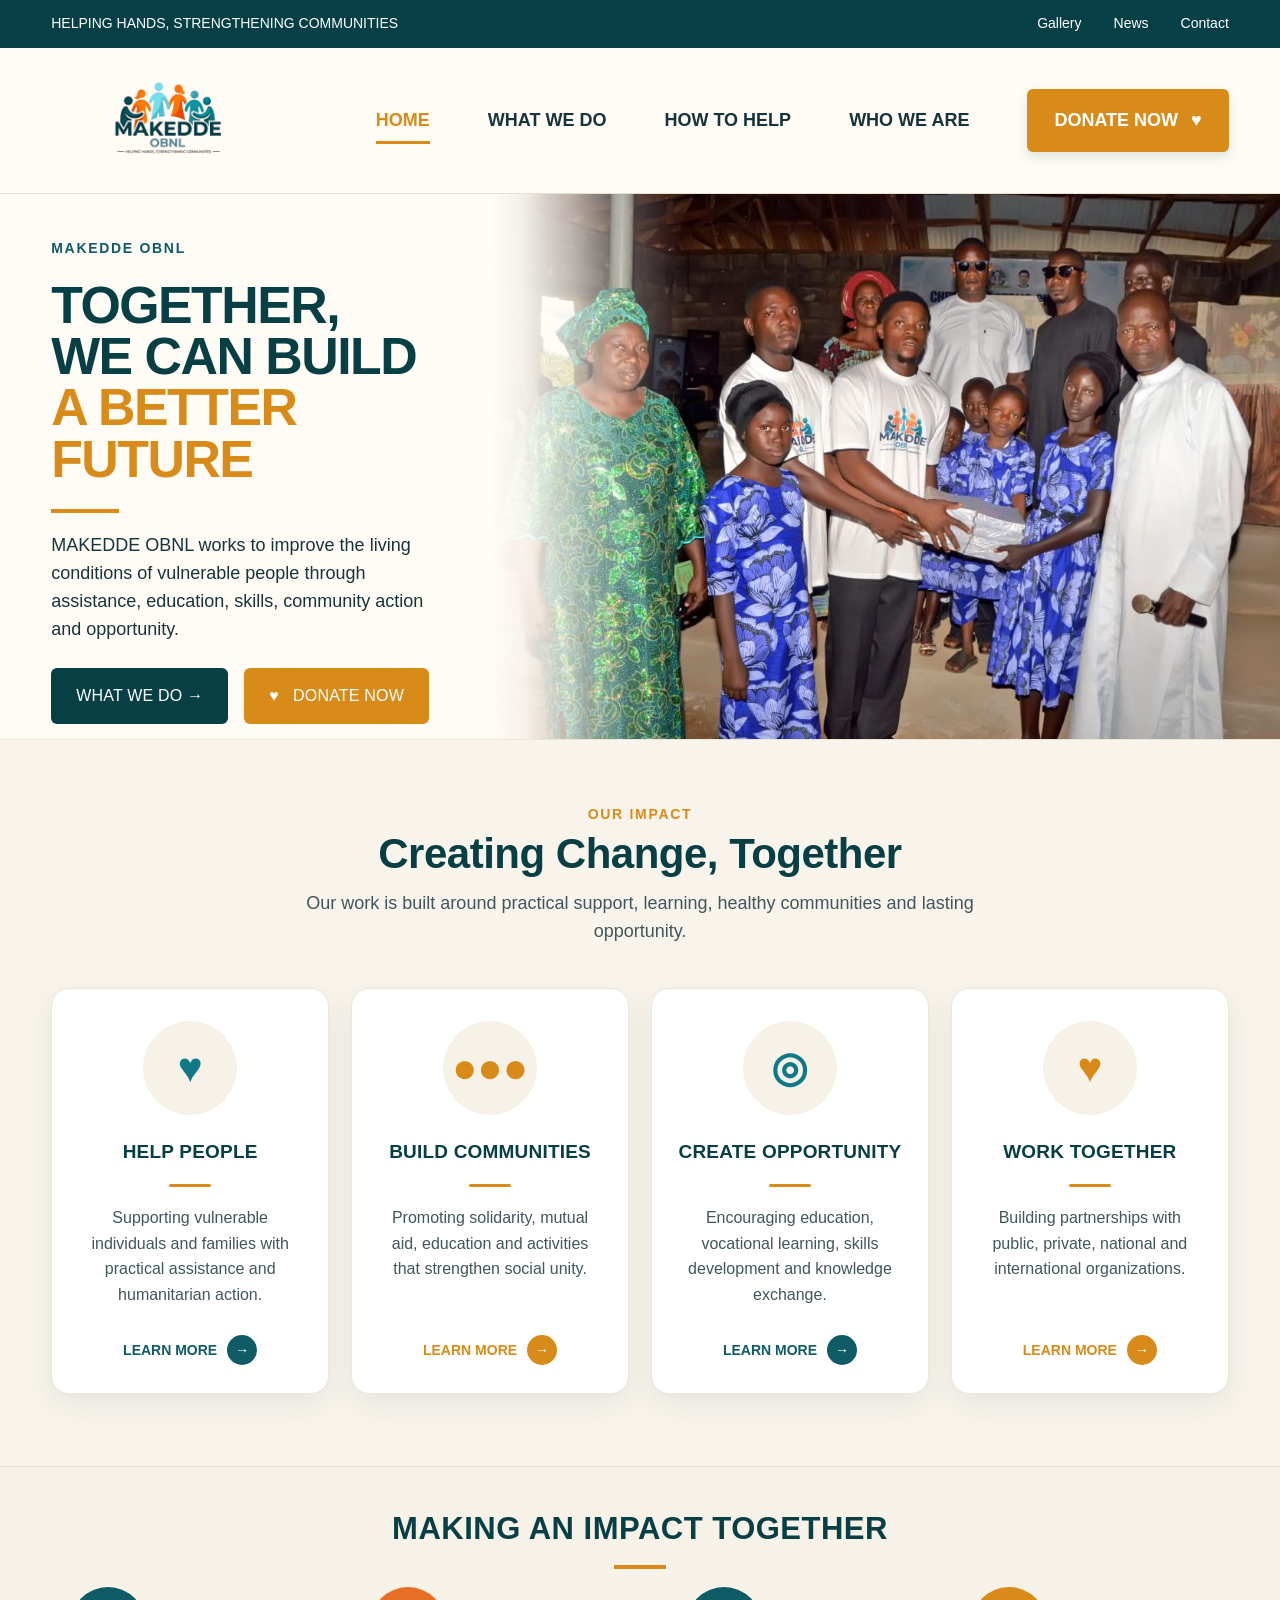
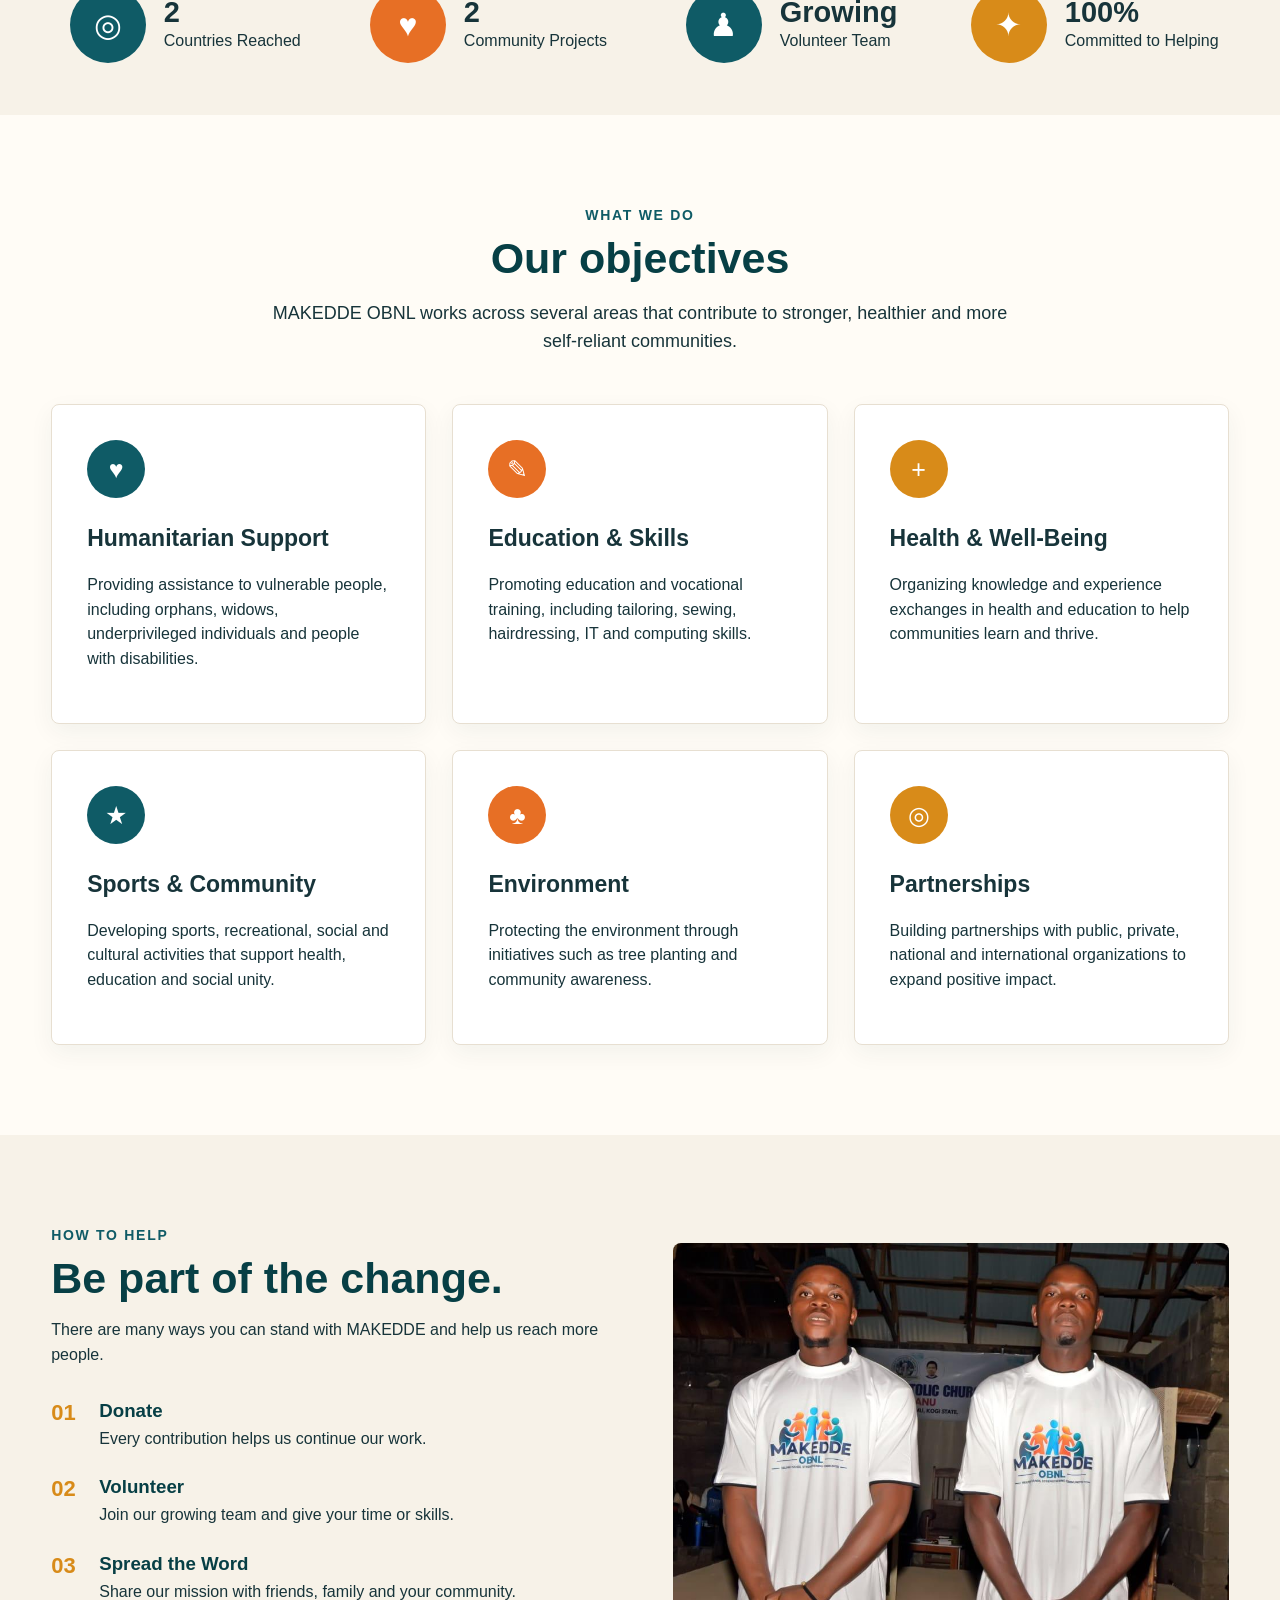
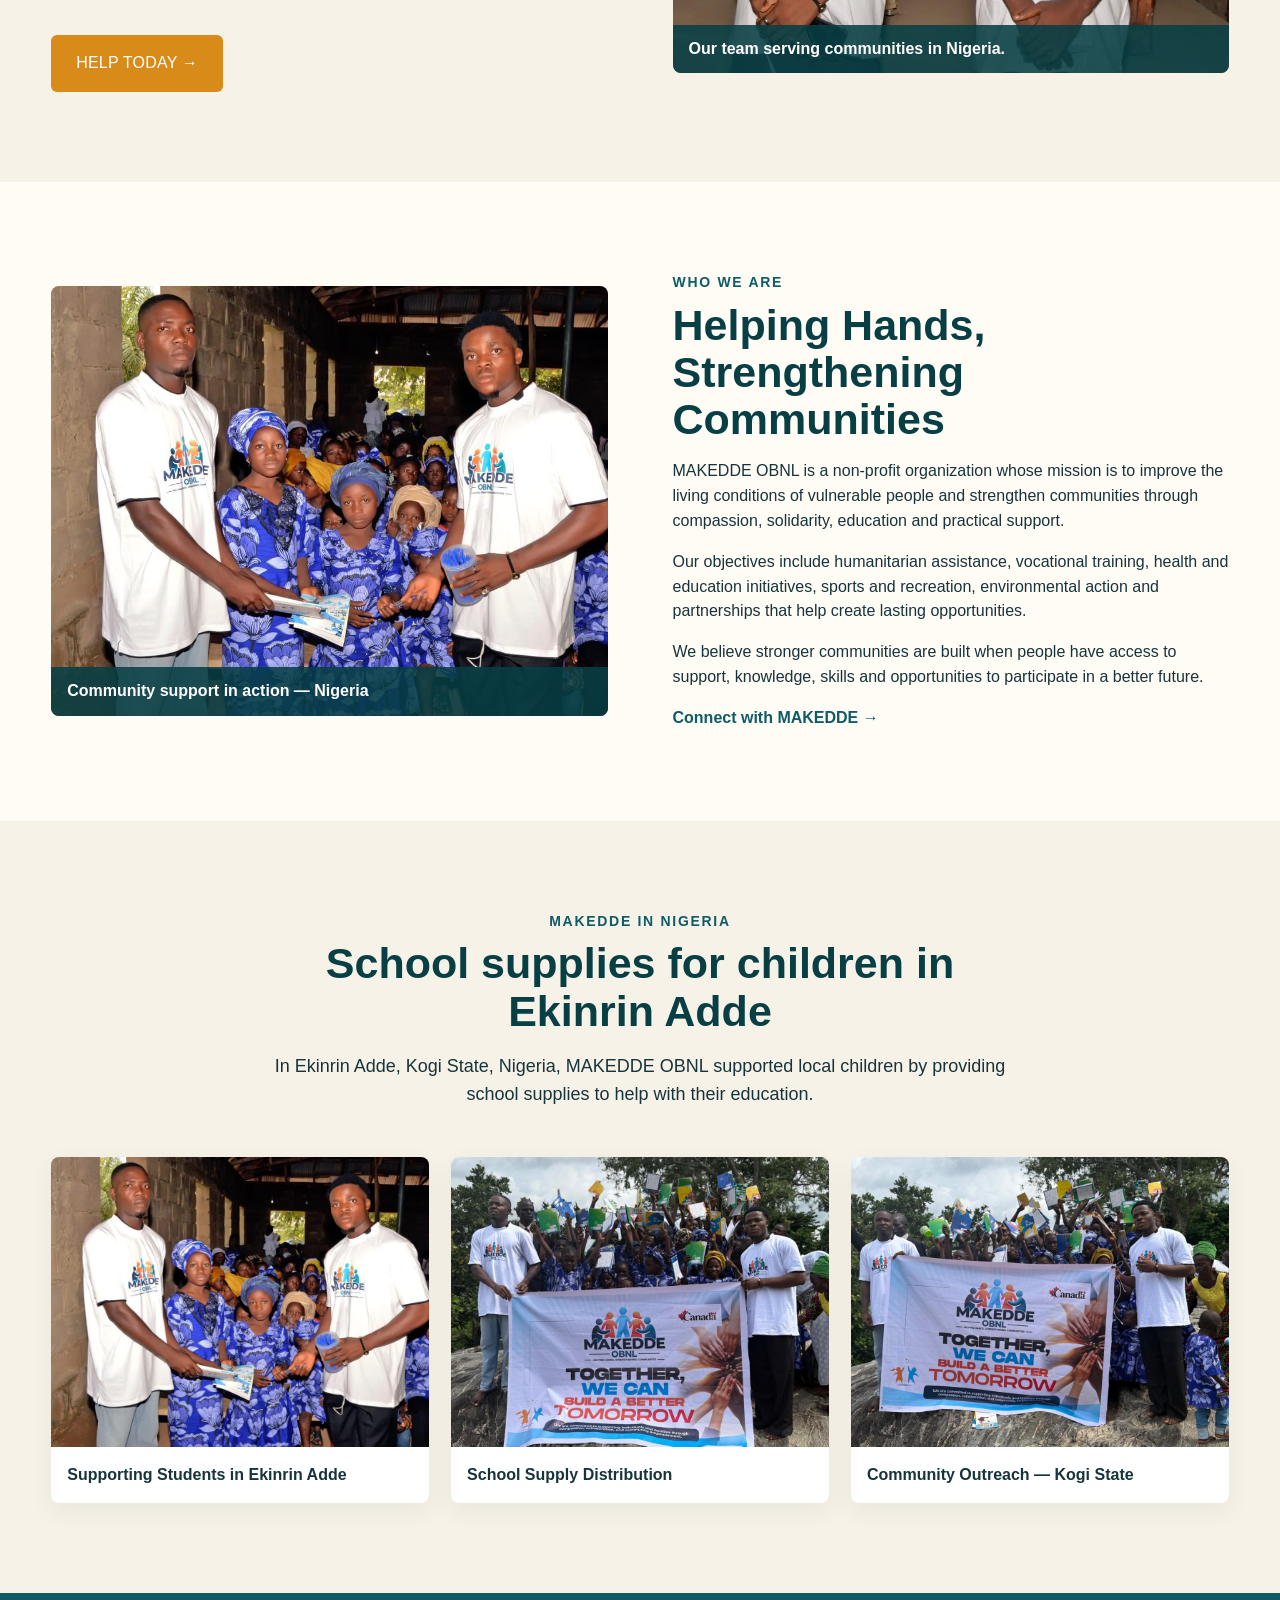
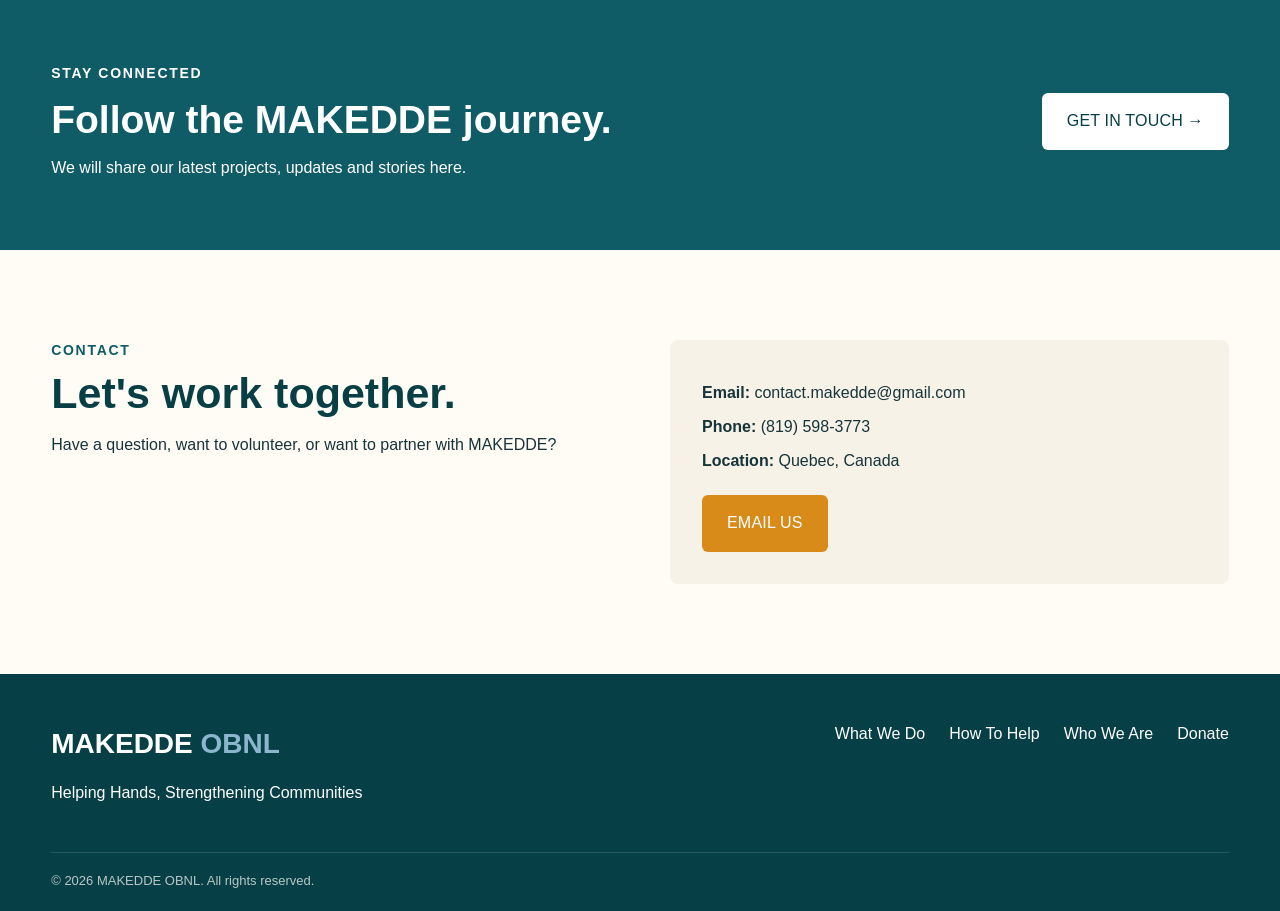
==== commit 7bd35b09: "Update MAKEDDE mission and official objectives" ====
--- a/index.html
+++ b/index.html
@@ -1,13 +1,13 @@
 <!DOCTYPE html>
-<html lang="en"><head><meta charset="UTF-8"><meta name="viewport" content="width=device-width, initial-scale=1.0"><title>MAKEDDE OBNL | Helping Hands, Strengthening Communities</title><meta name="description" content="MAKEDDE OBNL is dedicated to helping people in need and strengthening communities around the world."><link rel="stylesheet" href="styles.css"></head><body>
+<html lang="en"><head><meta charset="UTF-8"><meta name="viewport" content="width=device-width, initial-scale=1.0"><title>MAKEDDE OBNL | Helping Hands, Strengthening Communities</title><meta name="description" content="MAKEDDE OBNL is a non-profit organization supporting vulnerable people through humanitarian assistance, education, skills development, health, sports, environmental action and community partnerships."><link rel="stylesheet" href="styles.css"></head><body>
 <header class="site-header"><div class="topbar"><div class="container topbar-inner"><span>HELPING HANDS, STRENGTHENING COMMUNITIES</span><div class="top-links"><a href="#stories">Gallery</a><a href="#news">News</a><a href="#contact">Contact</a></div></div></div><nav class="navbar"><div class="container nav-inner"><a class="logo" href="#home"><img class="logo-image" src="LogoMakedde Transparent.png" alt="MAKEDDE OBNL official logo"></a><button class="menu-toggle" aria-label="Open menu">☰</button><div class="nav-links"><a class="active" href="#home">HOME</a><a href="#what-we-do">WHAT WE DO</a><a href="#how-to-help">HOW TO HELP</a><a href="#about">WHO WE ARE</a><a class="nav-donate" href="donate.html">DONATE NOW <span>♥</span></a></div></div></nav></header>
-<main id="home"><section class="hero mockup-hero"><div class="container hero-grid"><div class="hero-copy"><p class="eyebrow blue">MAKEDDE OBNL</p><h1>TOGETHER,<br>WE CAN BUILD<br><em>A BETTER<br>FUTURE</em></h1><div class="gold-line"></div><p class="hero-text">MAKEDDE OBNL is dedicated to helping people in need and creating stronger communities around the world.</p><div class="hero-buttons"><a class="btn btn-teal" href="#what-we-do">WHAT WE DO <span>→</span></a><a class="btn btn-gold" href="donate.html">♥ &nbsp; DONATE NOW</a></div></div><div class="hero-photo"><img src="3.png" alt="MAKEDDE OBNL supporting children and families during community outreach in Nigeria"><div class="photo-shade"></div></div></div></section>
-<section class="mission-strip"><div class="container"><div class="mission-intro"><p class="eyebrow mission-label">OUR IMPACT</p><h2>Creating Change, Together</h2><p>Every action we take has the power to transform lives and build stronger communities.<br>Here’s how we make a difference.</p></div><div class="mission-pillars"><article class="mission-pillar"><div class="mission-symbol">♥</div><h3>HELP PEOPLE</h3><div class="mission-divider"></div><p>We provide essential aid and resources to people and families in need.</p><a href="#what-we-do" class="mission-link">LEARN MORE <span>→</span></a></article><article class="mission-pillar"><div class="mission-symbol gold-symbol">●●●</div><h3>BUILD COMMUNITIES</h3><div class="mission-divider"></div><p>We work with communities to create strong, sustainable and supportive environments.</p><a href="#what-we-do" class="mission-link gold-link">LEARN MORE <span>→</span></a></article><article class="mission-pillar"><div class="mission-symbol">◎</div><h3>GLOBAL IMPACT</h3><div class="mission-divider"></div><p>Our reach goes beyond borders to bring help and hope where it is needed most.</p><a href="#stories" class="mission-link">LEARN MORE <span>→</span></a></article><article class="mission-pillar"><div class="mission-symbol gold-symbol">♥</div><h3>MAKE A DIFFERENCE</h3><div class="mission-divider"></div><p>Every action counts. Together, we can create a brighter future for all.</p><a href="#how-to-help" class="mission-link gold-link">LEARN MORE <span>→</span></a></article></div></div></section>
+<main id="home"><section class="hero mockup-hero"><div class="container hero-grid"><div class="hero-copy"><p class="eyebrow blue">MAKEDDE OBNL</p><h1>TOGETHER,<br>WE CAN BUILD<br><em>A BETTER<br>FUTURE</em></h1><div class="gold-line"></div><p class="hero-text">MAKEDDE OBNL works to improve the living conditions of vulnerable people through assistance, education, skills, community action and opportunity.</p><div class="hero-buttons"><a class="btn btn-teal" href="#what-we-do">WHAT WE DO <span>→</span></a><a class="btn btn-gold" href="donate.html">♥ &nbsp; DONATE NOW</a></div></div><div class="hero-photo"><img src="3.png" alt="MAKEDDE OBNL supporting children and families during community outreach in Nigeria"><div class="photo-shade"></div></div></div></section>
+<section class="mission-strip"><div class="container"><div class="mission-intro"><p class="eyebrow mission-label">OUR IMPACT</p><h2>Creating Change, Together</h2><p>Our work is built around practical support, learning, healthy communities and lasting opportunity.</p></div><div class="mission-pillars"><article class="mission-pillar"><div class="mission-symbol">♥</div><h3>HELP PEOPLE</h3><div class="mission-divider"></div><p>Supporting vulnerable individuals and families with practical assistance and humanitarian action.</p><a href="#what-we-do" class="mission-link">LEARN MORE <span>→</span></a></article><article class="mission-pillar"><div class="mission-symbol gold-symbol">●●●</div><h3>BUILD COMMUNITIES</h3><div class="mission-divider"></div><p>Promoting solidarity, mutual aid, education and activities that strengthen social unity.</p><a href="#what-we-do" class="mission-link gold-link">LEARN MORE <span>→</span></a></article><article class="mission-pillar"><div class="mission-symbol">◎</div><h3>CREATE OPPORTUNITY</h3><div class="mission-divider"></div><p>Encouraging education, vocational learning, skills development and knowledge exchange.</p><a href="#what-we-do" class="mission-link">LEARN MORE <span>→</span></a></article><article class="mission-pillar"><div class="mission-symbol gold-symbol">♥</div><h3>WORK TOGETHER</h3><div class="mission-divider"></div><p>Building partnerships with public, private, national and international organizations.</p><a href="#about" class="mission-link gold-link">LEARN MORE <span>→</span></a></article></div></div></section>
 <section class="impact-section"><div class="container"><div class="section-title"><h2>MAKING AN IMPACT TOGETHER</h2><div class="gold-line centered"></div></div><div class="stats"><div class="stat"><div class="stat-icon teal">◎</div><div><strong>2</strong><span>Countries Reached</span></div></div><div class="stat"><div class="stat-icon orange">♥</div><div><strong>2</strong><span>Community Projects</span></div></div><div class="stat"><div class="stat-icon teal">♟</div><div><strong>Growing</strong><span>Volunteer Team</span></div></div><div class="stat"><div class="stat-icon gold">✦</div><div><strong>100%</strong><span>Committed to Helping</span></div></div></div></div></section>
-<section id="what-we-do" class="section"><div class="container"><div class="section-heading"><p class="eyebrow blue">WHAT WE DO</p><h2>Helping people. Strengthening communities.</h2><p>We work to support people in need and create practical opportunities that help communities become stronger.</p></div><div class="cards"><article class="card"><div class="icon teal">♥</div><h3>Helping People</h3><p>We provide practical support to people and families facing difficult circumstances.</p></article><article class="card"><div class="icon orange">⌂</div><h3>Community Projects</h3><p>We support community projects that respond to real needs and create positive change.</p></article><article class="card"><div class="icon gold">✦</div><h3>Building Hope</h3><p>We believe every person deserves dignity, opportunity and a chance at a better future.</p></article></div></div></section>
+<section id="what-we-do" class="section"><div class="container"><div class="section-heading"><p class="eyebrow blue">WHAT WE DO</p><h2>Our objectives</h2><p>MAKEDDE OBNL works across several areas that contribute to stronger, healthier and more self-reliant communities.</p></div><div class="cards"><article class="card"><div class="icon teal">♥</div><h3>Humanitarian Support</h3><p>Providing assistance to vulnerable people, including orphans, widows, underprivileged individuals and people with disabilities.</p></article><article class="card"><div class="icon orange">✎</div><h3>Education & Skills</h3><p>Promoting education and vocational training, including tailoring, sewing, hairdressing, IT and computing skills.</p></article><article class="card"><div class="icon gold">+</div><h3>Health & Well-Being</h3><p>Organizing knowledge and experience exchanges in health and education to help communities learn and thrive.</p></article><article class="card"><div class="icon teal">★</div><h3>Sports & Community</h3><p>Developing sports, recreational, social and cultural activities that support health, education and social unity.</p></article><article class="card"><div class="icon orange">♣</div><h3>Environment</h3><p>Protecting the environment through initiatives such as tree planting and community awareness.</p></article><article class="card"><div class="icon gold">◎</div><h3>Partnerships</h3><p>Building partnerships with public, private, national and international organizations to expand positive impact.</p></article></div></div></section>
 <section id="how-to-help" class="section cream"><div class="container two-column"><div><p class="eyebrow blue">HOW TO HELP</p><h2>Be part of the change.</h2><p>There are many ways you can stand with MAKEDDE and help us reach more people.</p><div class="help-list"><div><span>01</span><div><h3>Donate</h3><p>Every contribution helps us continue our work.</p></div></div><div><span>02</span><div><h3>Volunteer</h3><p>Join our growing team and give your time or skills.</p></div></div><div><span>03</span><div><h3>Spread the Word</h3><p>Share our mission with friends, family and your community.</p></div></div></div><a class="btn btn-gold" href="donate.html">HELP TODAY →</a></div><div class="feature-photo"><img src="2.png" alt="MAKEDDE OBNL volunteers in Nigeria"><div class="photo-caption">Our team serving communities in Nigeria.</div></div></div></section>
-<section id="about" class="section"><div class="container two-column"><div class="feature-photo"><img src="1.png" alt="MAKEDDE OBNL community support project in Nigeria"><div class="photo-caption">Community support in action — Nigeria</div></div><div><p class="eyebrow blue">WHO WE ARE</p><h2>Helping Hands, Strengthening Communities</h2><p>MAKEDDE OBNL is a community-focused organization dedicated to helping people in need and strengthening communities.</p><p>From local initiatives to work across borders, our mission is to bring people together, provide support and create lasting positive change.</p><a class="text-link" href="#contact">Learn more about MAKEDDE →</a></div></div></section>
-<section id="stories" class="section cream"><div class="container"><div class="section-heading"><p class="eyebrow blue">MAKEDDE IN NIGERIA</p><h2>Our work in action</h2><p>Real moments from MAKEDDE's community outreach in Nigeria, supporting children and families through education, resources and direct community support.</p></div><div class="gallery"><div class="gallery-item"><img src="1.png" alt="MAKEDDE volunteers supporting children in Nigeria"><span>Supporting Children & Families</span></div><div class="gallery-item"><img src="4.png" alt="Children holding educational supplies with MAKEDDE volunteers in Nigeria"><span>Education & School Supplies</span></div><div class="gallery-item"><img src="5.png" alt="MAKEDDE Nigeria community outreach group"><span>Community Outreach — Nigeria</span></div></div></div></section>
+<section id="about" class="section"><div class="container two-column"><div class="feature-photo"><img src="1.png" alt="MAKEDDE OBNL community support project in Nigeria"><div class="photo-caption">Community support in action — Nigeria</div></div><div><p class="eyebrow blue">WHO WE ARE</p><h2>Helping Hands, Strengthening Communities</h2><p>MAKEDDE OBNL is a non-profit organization whose mission is to improve the living conditions of vulnerable people and strengthen communities through compassion, solidarity, education and practical support.</p><p>Our objectives include humanitarian assistance, vocational training, health and education initiatives, sports and recreation, environmental action and partnerships that help create lasting opportunities.</p><p>We believe stronger communities are built when people have access to support, knowledge, skills and opportunities to participate in a better future.</p><a class="text-link" href="#contact">Connect with MAKEDDE →</a></div></div></section>
+<section id="stories" class="section cream"><div class="container"><div class="section-heading"><p class="eyebrow blue">MAKEDDE IN NIGERIA</p><h2>School supplies for children in Ekinrin Adde</h2><p>In Ekinrin Adde, Kogi State, Nigeria, MAKEDDE OBNL supported local children by providing school supplies to help with their education.</p></div><div class="gallery"><div class="gallery-item"><img src="1.png" alt="MAKEDDE volunteers supporting children in Ekinrin Adde, Kogi State, Nigeria"><span>Supporting Students in Ekinrin Adde</span></div><div class="gallery-item"><img src="4.png" alt="Children holding school supplies during MAKEDDE outreach in Ekinrin Adde"><span>School Supply Distribution</span></div><div class="gallery-item"><img src="5.png" alt="MAKEDDE community outreach in Ekinrin Adde, Kogi State"><span>Community Outreach — Kogi State</span></div></div></div></section>
 <section id="news" class="news-section"><div class="container news-inner"><div><p class="eyebrow">STAY CONNECTED</p><h2>Follow the MAKEDDE journey.</h2><p>We will share our latest projects, updates and stories here.</p></div><a class="btn btn-white" href="#contact">GET IN TOUCH →</a></div></section>
 <section id="contact" class="section"><div class="container contact"><div><p class="eyebrow blue">CONTACT</p><h2>Let's work together.</h2><p>Have a question, want to volunteer, or want to partner with MAKEDDE?</p></div><div class="contact-box"><p><strong>Email:</strong> <a href="mailto:contact.makedde@gmail.com">contact.makedde@gmail.com</a></p><p><strong>Phone:</strong> <a href="tel:+18195983773">(819) 598-3773</a></p><p><strong>Location:</strong> Quebec, Canada</p><button class="btn btn-gold email-us-button" type="button" id="openContactForm">EMAIL US</button></div></div></section></main>
 <div class="contact-modal" id="contactModal" aria-hidden="true"><div class="contact-modal-backdrop" data-close-modal></div><div class="contact-modal-card" role="dialog" aria-modal="true" aria-labelledby="contactFormTitle"><button class="modal-close" type="button" aria-label="Close contact form" data-close-modal>×</button><p class="eyebrow blue">CONTACT MAKEDDE</p><h2 id="contactFormTitle">Send us a message</h2><p>Fill out the form below and your message will be sent to our team.</p><form class="contact-form" id="contactForm" action="https://formsubmit.co/contact.makedde@gmail.com" method="POST"><input type="hidden" name="_subject" id="contactSubject" value="New message from makedde.org"><input type="hidden" name="_template" value="table"><input type="hidden" name="_captcha" value="false"><input type="hidden" name="_next" value="https://makedde.org/?message=sent#contact"><label for="contactName">Your name</label><input id="contactName" name="name" type="text" autocomplete="name" required placeholder="Your name"><label for="contactEmail">Your email</label><input id="contactEmail" name="email" type="email" autocomplete="email" required placeholder="you@example.com"><label for="contactMessage">What would you like to tell us?</label><textarea id="contactMessage" name="message" rows="6" required placeholder="Write your message here..."></textarea><button class="btn btn-gold full" type="submit">SEND MESSAGE →</button></form></div></div>
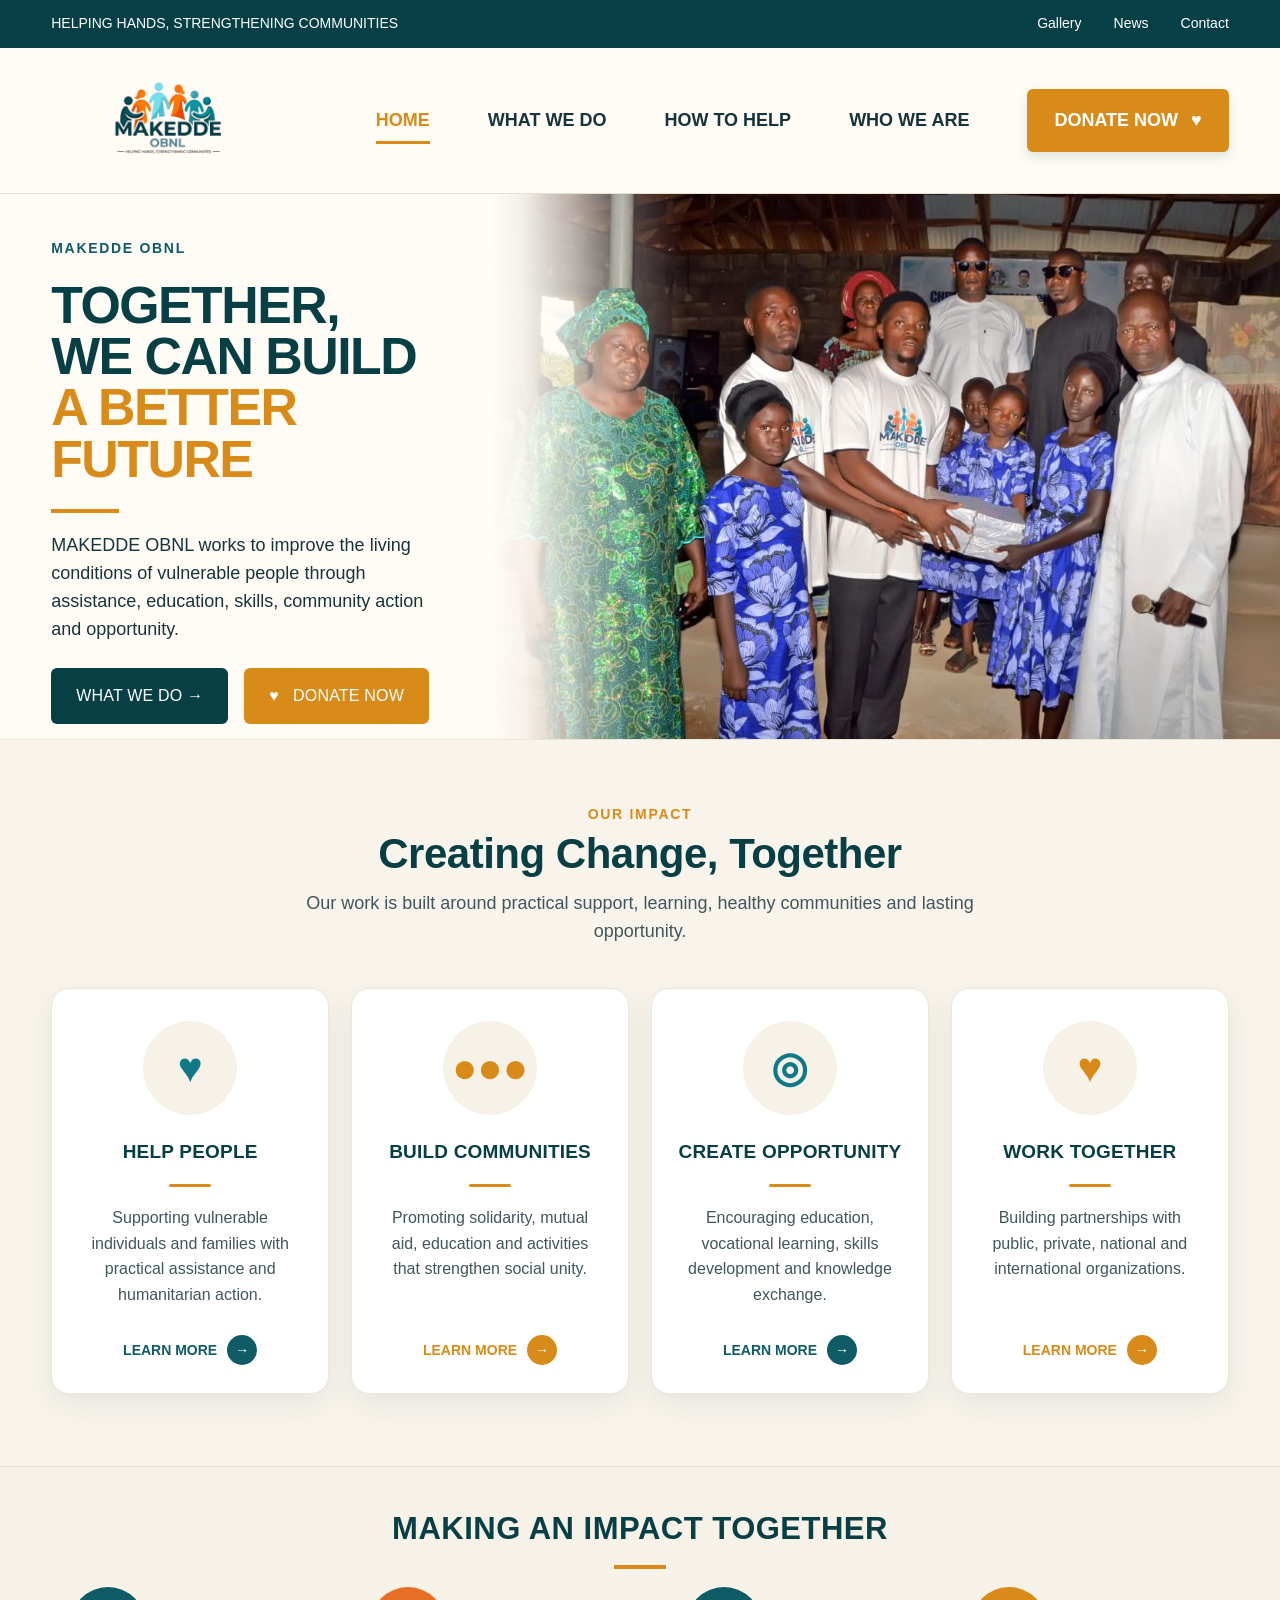
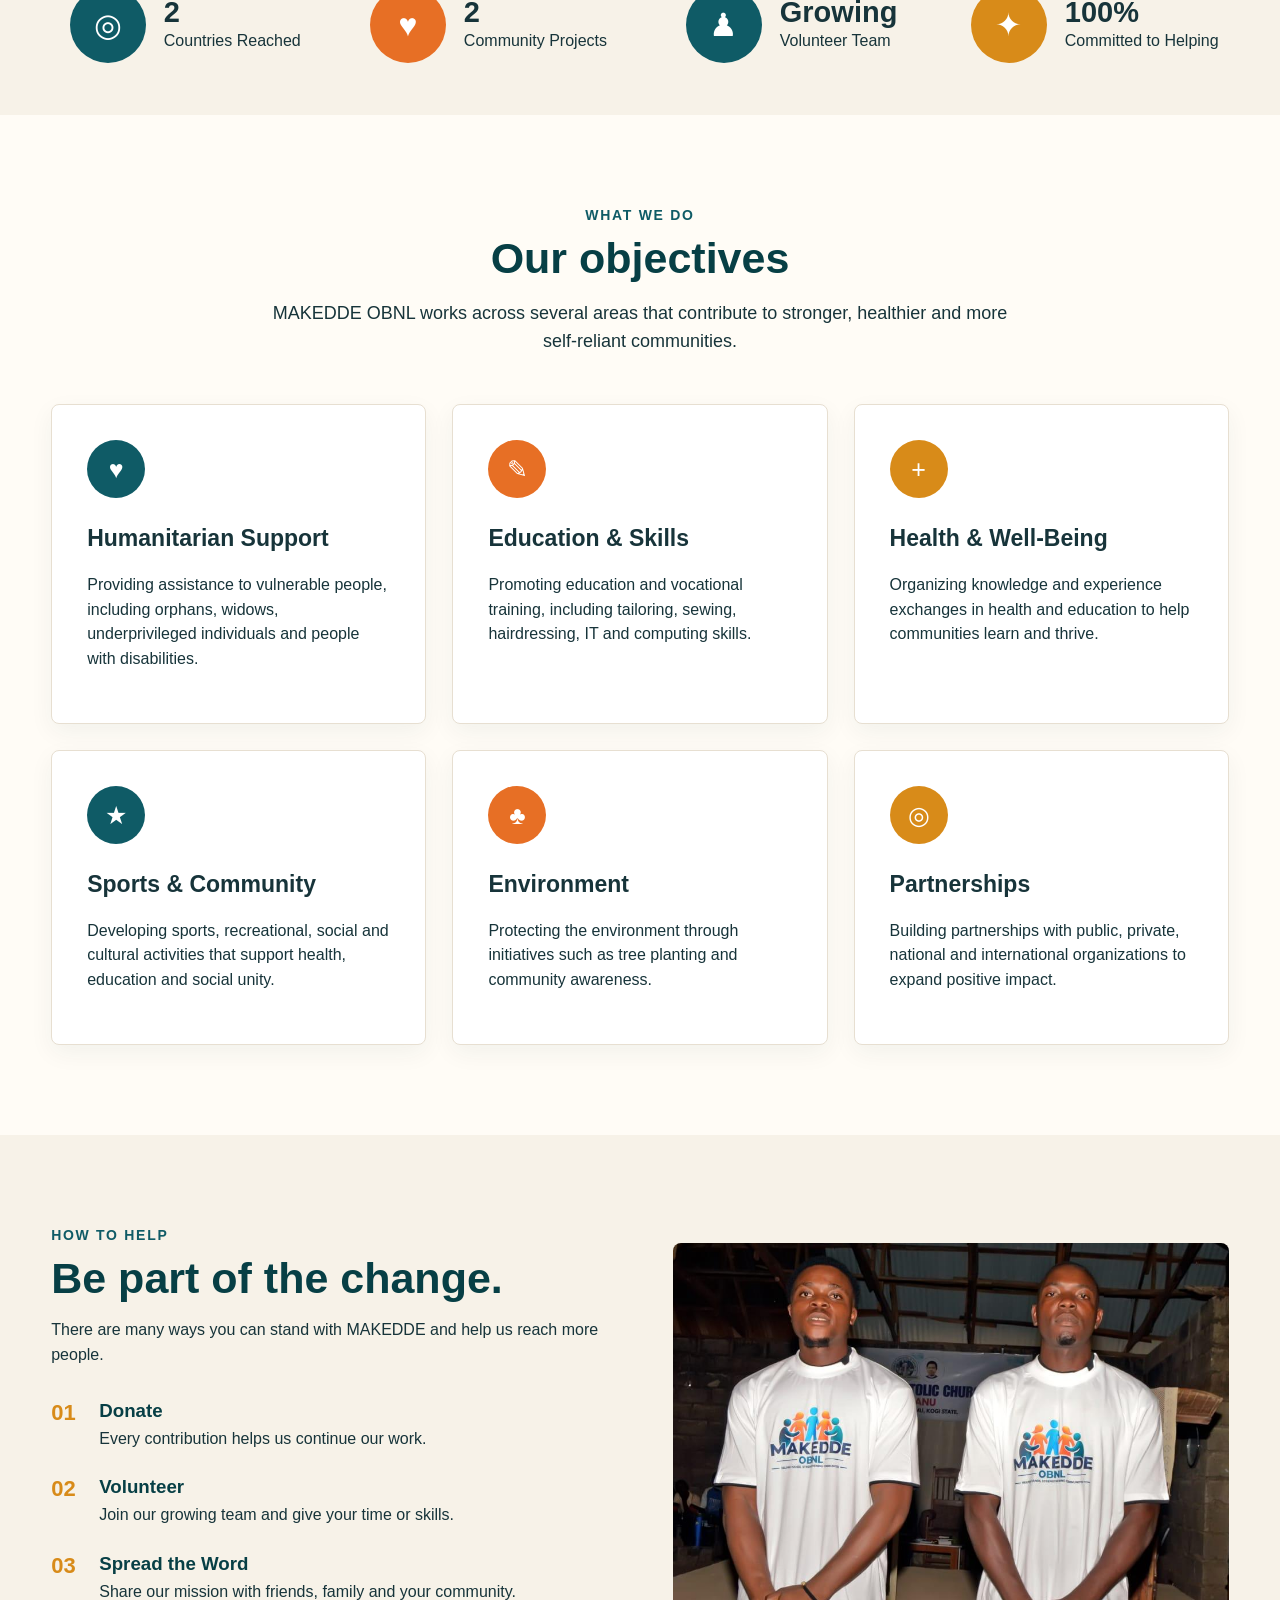
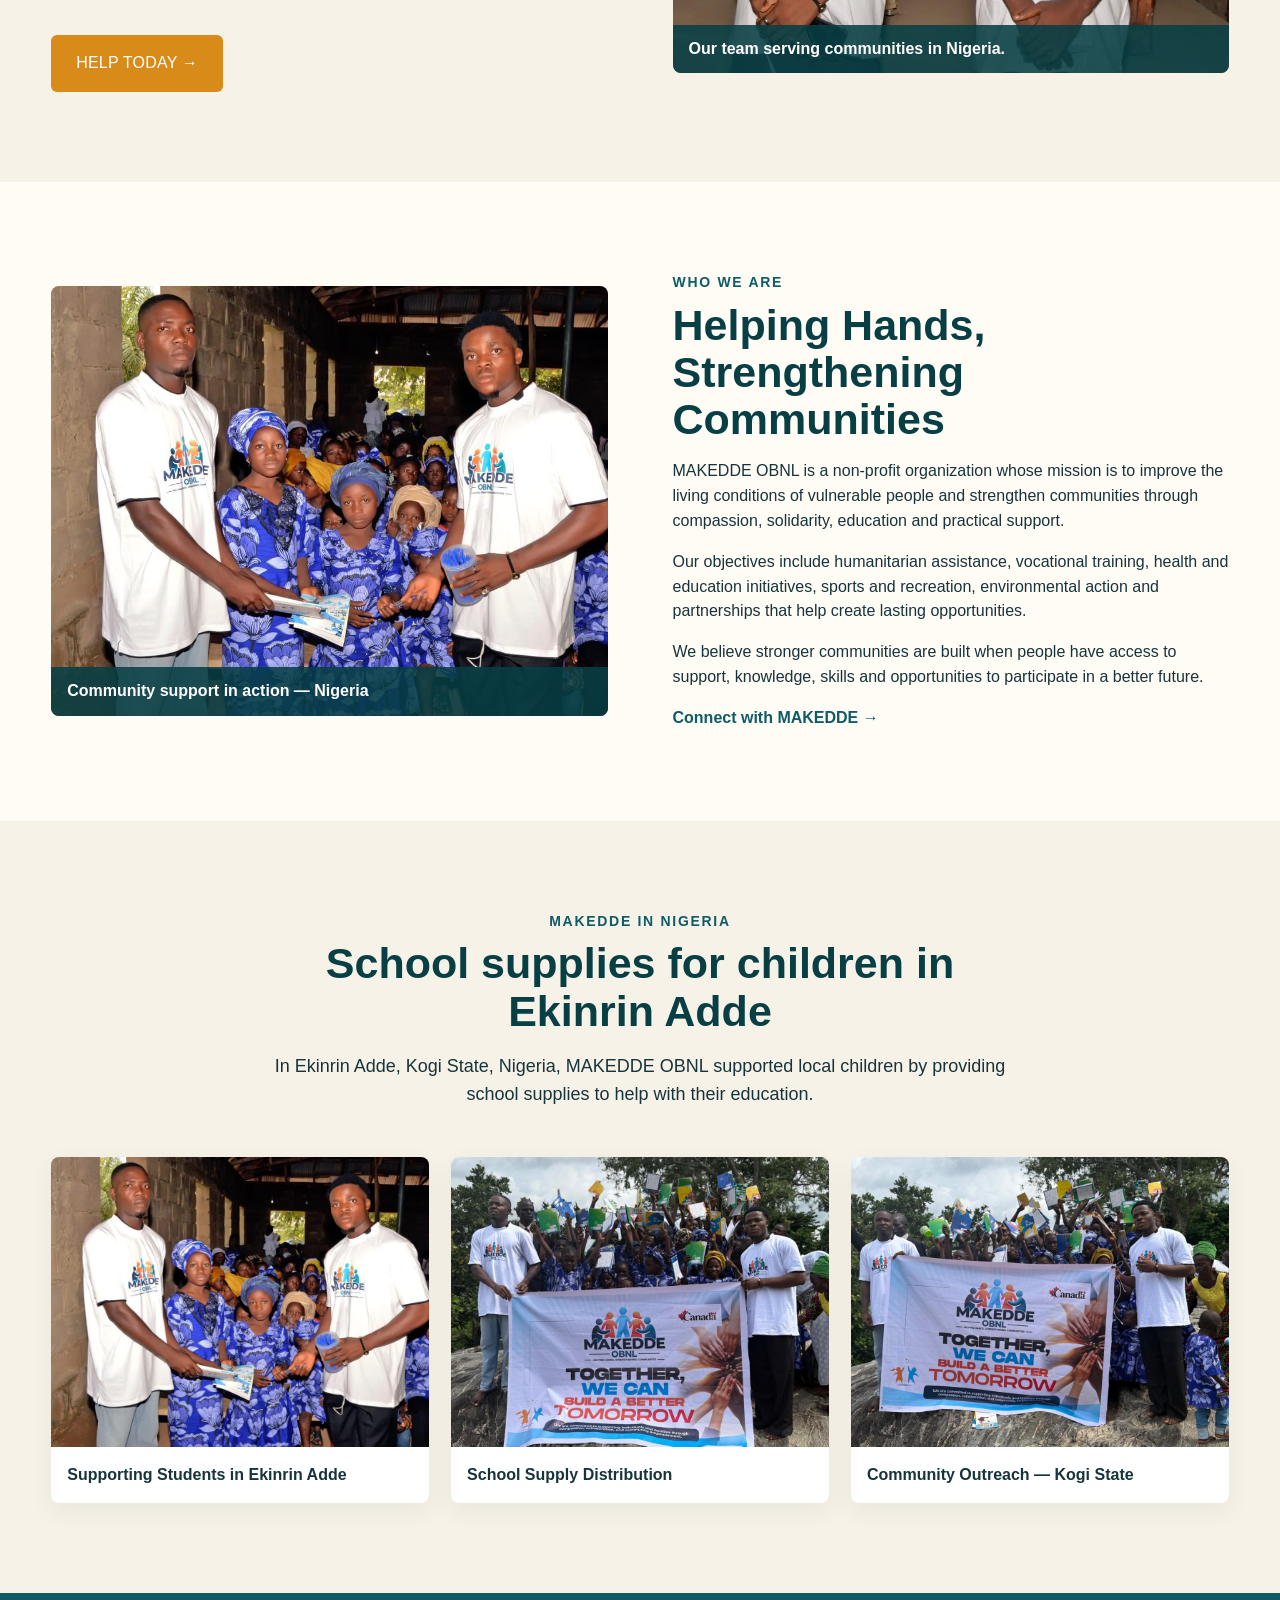
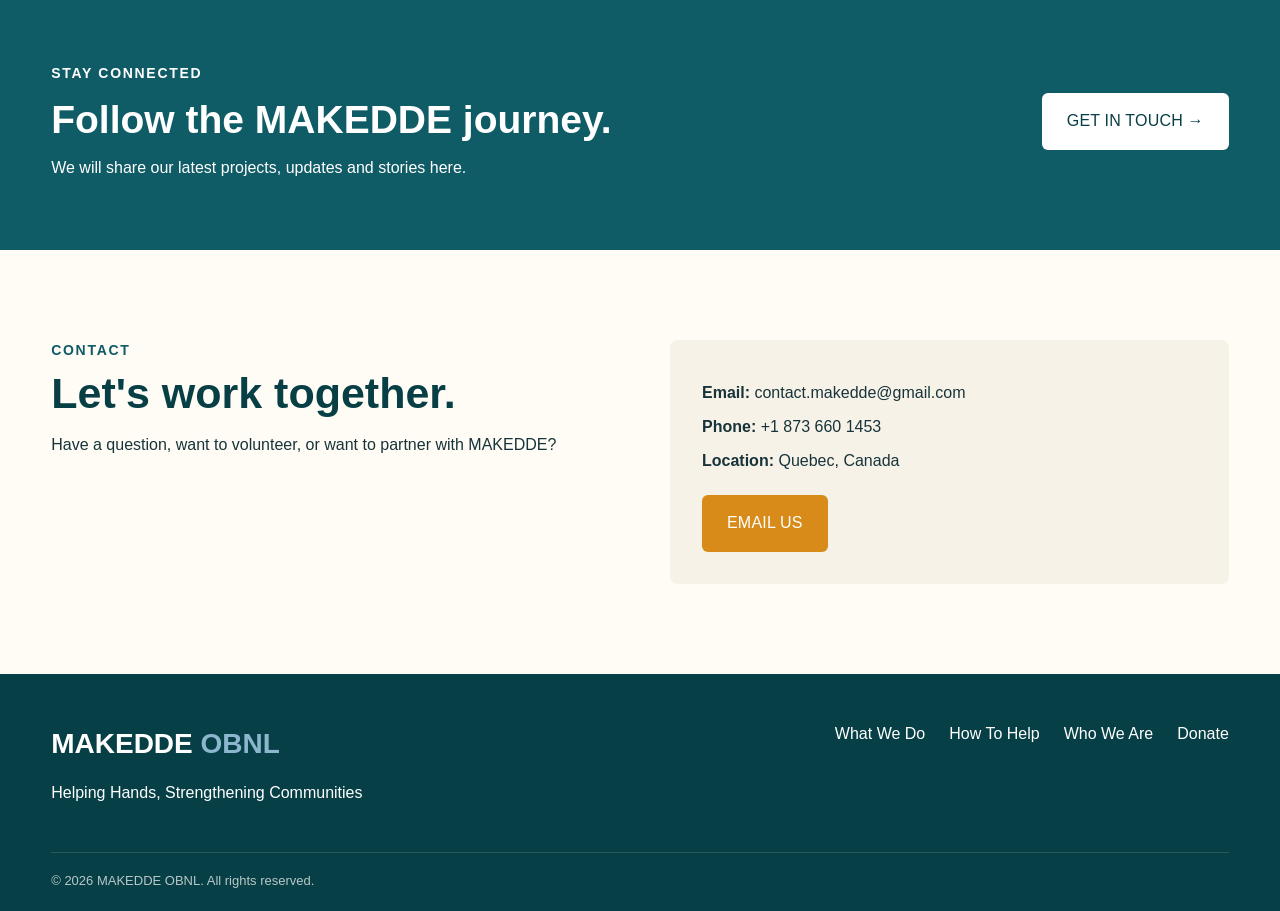
==== commit c95b723f: "Update MAKEDDE contact phone number" ====
--- a/index.html
+++ b/index.html
@@ -9,6 +9,6 @@
 <section id="about" class="section"><div class="container two-column"><div class="feature-photo"><img src="1.png" alt="MAKEDDE OBNL community support project in Nigeria"><div class="photo-caption">Community support in action — Nigeria</div></div><div><p class="eyebrow blue">WHO WE ARE</p><h2>Helping Hands, Strengthening Communities</h2><p>MAKEDDE OBNL is a non-profit organization whose mission is to improve the living conditions of vulnerable people and strengthen communities through compassion, solidarity, education and practical support.</p><p>Our objectives include humanitarian assistance, vocational training, health and education initiatives, sports and recreation, environmental action and partnerships that help create lasting opportunities.</p><p>We believe stronger communities are built when people have access to support, knowledge, skills and opportunities to participate in a better future.</p><a class="text-link" href="#contact">Connect with MAKEDDE →</a></div></div></section>
 <section id="stories" class="section cream"><div class="container"><div class="section-heading"><p class="eyebrow blue">MAKEDDE IN NIGERIA</p><h2>School supplies for children in Ekinrin Adde</h2><p>In Ekinrin Adde, Kogi State, Nigeria, MAKEDDE OBNL supported local children by providing school supplies to help with their education.</p></div><div class="gallery"><div class="gallery-item"><img src="1.png" alt="MAKEDDE volunteers supporting children in Ekinrin Adde, Kogi State, Nigeria"><span>Supporting Students in Ekinrin Adde</span></div><div class="gallery-item"><img src="4.png" alt="Children holding school supplies during MAKEDDE outreach in Ekinrin Adde"><span>School Supply Distribution</span></div><div class="gallery-item"><img src="5.png" alt="MAKEDDE community outreach in Ekinrin Adde, Kogi State"><span>Community Outreach — Kogi State</span></div></div></div></section>
 <section id="news" class="news-section"><div class="container news-inner"><div><p class="eyebrow">STAY CONNECTED</p><h2>Follow the MAKEDDE journey.</h2><p>We will share our latest projects, updates and stories here.</p></div><a class="btn btn-white" href="#contact">GET IN TOUCH →</a></div></section>
-<section id="contact" class="section"><div class="container contact"><div><p class="eyebrow blue">CONTACT</p><h2>Let's work together.</h2><p>Have a question, want to volunteer, or want to partner with MAKEDDE?</p></div><div class="contact-box"><p><strong>Email:</strong> <a href="mailto:contact.makedde@gmail.com">contact.makedde@gmail.com</a></p><p><strong>Phone:</strong> <a href="tel:+18195983773">(819) 598-3773</a></p><p><strong>Location:</strong> Quebec, Canada</p><button class="btn btn-gold email-us-button" type="button" id="openContactForm">EMAIL US</button></div></div></section></main>
+<section id="contact" class="section"><div class="container contact"><div><p class="eyebrow blue">CONTACT</p><h2>Let's work together.</h2><p>Have a question, want to volunteer, or want to partner with MAKEDDE?</p></div><div class="contact-box"><p><strong>Email:</strong> <a href="mailto:contact.makedde@gmail.com">contact.makedde@gmail.com</a></p><p><strong>Phone:</strong> <a href="tel:+18736601453">+1 873 660 1453</a></p><p><strong>Location:</strong> Quebec, Canada</p><button class="btn btn-gold email-us-button" type="button" id="openContactForm">EMAIL US</button></div></div></section></main>
 <div class="contact-modal" id="contactModal" aria-hidden="true"><div class="contact-modal-backdrop" data-close-modal></div><div class="contact-modal-card" role="dialog" aria-modal="true" aria-labelledby="contactFormTitle"><button class="modal-close" type="button" aria-label="Close contact form" data-close-modal>×</button><p class="eyebrow blue">CONTACT MAKEDDE</p><h2 id="contactFormTitle">Send us a message</h2><p>Fill out the form below and your message will be sent to our team.</p><form class="contact-form" id="contactForm" action="https://formsubmit.co/contact.makedde@gmail.com" method="POST"><input type="hidden" name="_subject" id="contactSubject" value="New message from makedde.org"><input type="hidden" name="_template" value="table"><input type="hidden" name="_captcha" value="false"><input type="hidden" name="_next" value="https://makedde.org/?message=sent#contact"><label for="contactName">Your name</label><input id="contactName" name="name" type="text" autocomplete="name" required placeholder="Your name"><label for="contactEmail">Your email</label><input id="contactEmail" name="email" type="email" autocomplete="email" required placeholder="you@example.com"><label for="contactMessage">What would you like to tell us?</label><textarea id="contactMessage" name="message" rows="6" required placeholder="Write your message here..."></textarea><button class="btn btn-gold full" type="submit">SEND MESSAGE →</button></form></div></div>
 <footer><div class="container footer-inner"><div><div class="footer-logo">MAKEDDE <span>OBNL</span></div><p>Helping Hands, Strengthening Communities</p></div><div class="footer-links"><a href="#what-we-do">What We Do</a><a href="#how-to-help">How To Help</a><a href="#about">Who We Are</a><a href="donate.html">Donate</a></div></div><div class="container copyright">© 2026 MAKEDDE OBNL. All rights reserved.</div></footer><script src="script.js"></script></body></html>
